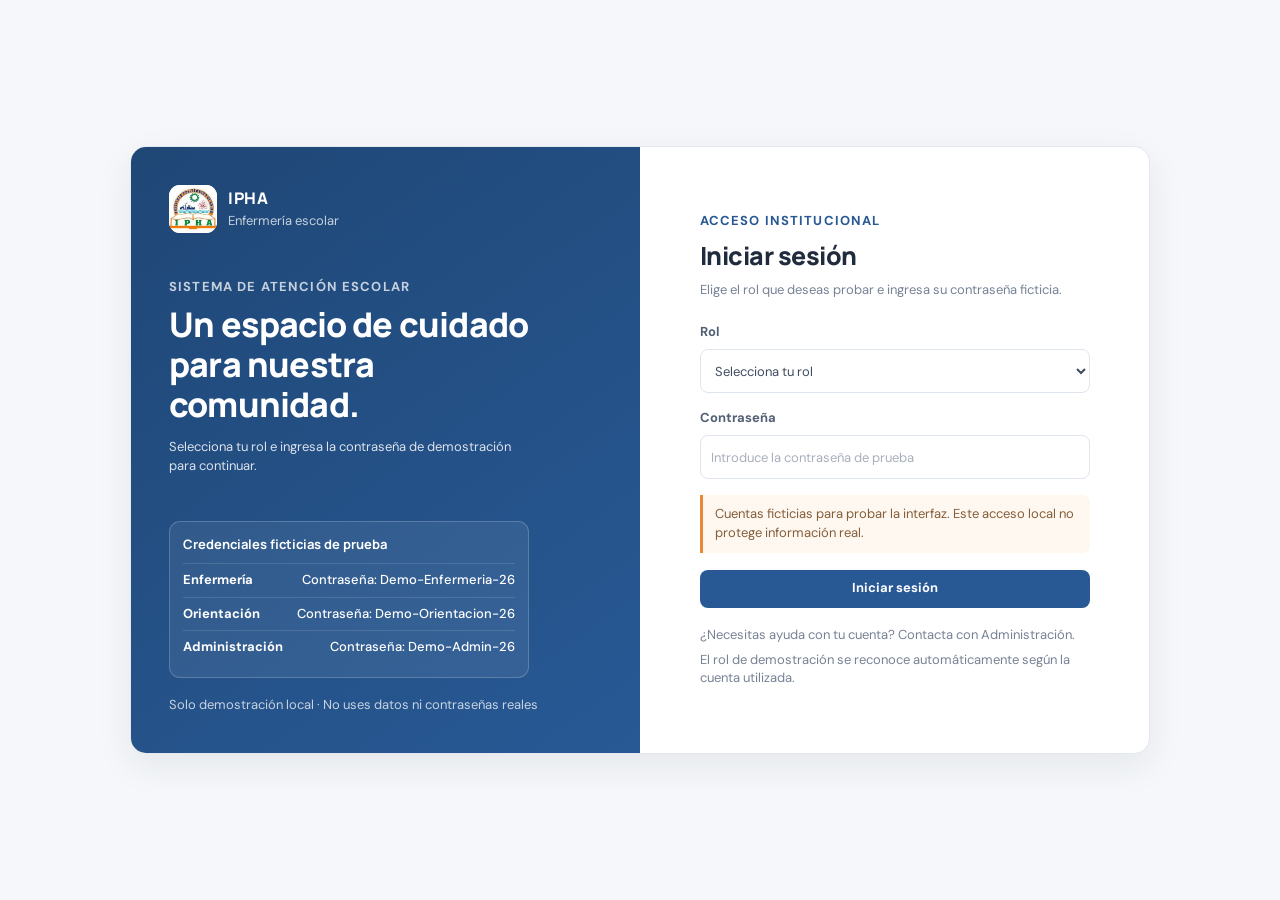
==== administracion.html @ 8706fe69 "Parte de Landers" ====
<!doctype html>
<html lang="es">
  <head>
    <meta charset="utf-8" />
    <meta name="viewport" content="width=device-width,initial-scale=1" />
    <title>Administración | IPHA Enfermería Escolar</title>
    <link rel="stylesheet" href="styles.css" />
    <script src="app.js" defer></script>
  </head>
  <body>
    <div id="app" data-page="admin">
      <section class="page-heading">
        <div>
          <p class="eyebrow">Supervisión del sistema</p>
          <h1>Administración</h1>
          <p>Actividad, comunicaciones y registros archivados.</p>
        </div>
        <a class="btn secondary" href="cierre-escolar.html"
          >Abrir cierre escolar</a
        >
      </section>
      <section class="stats-grid">
        <article class="stat-card">
          <span class="stat-label">Estudiantes activos</span
          ><strong class="stat-value" id="adminStudents">0</strong
          ><small class="stat-note">Directorio actual</small>
        </article>
        <article class="stat-card">
          <span class="stat-label">Mensajes</span
          ><strong class="stat-value" id="adminMessages">0</strong
          ><small class="stat-note">Bandeja local</small>
        </article>
        <article class="stat-card">
          <span class="stat-label">Eventos de actividad</span
          ><strong class="stat-value" id="adminEvents">0</strong
          ><small class="stat-note">Registro local</small>
        </article>
        <article class="stat-card">
          <span class="stat-label">Registros archivados</span
          ><strong class="stat-value" id="adminArchived">0</strong
          ><small class="stat-note">Conservados para revisión</small>
        </article>
      </section>
      <section class="card">
        <div class="card-heading">
          <div>
            <h2>Actividad reciente</h2>
            <p>Fecha, rol y acción registrada localmente.</p>
          </div>
        </div>
        <div class="table-wrap">
          <table>
            <thead>
              <tr>
                <th>Fecha</th>
                <th>Rol</th>
                <th>Acción</th>
                <th>Detalle</th>
              </tr>
            </thead>
            <tbody id="auditRows"></tbody>
          </table>
        </div>
      </section>
      <section class="card">
        <div class="card-heading">
          <div>
            <h2>Archivo de estudiantes</h2>
            <p>
              Los registros archivados se conservan y no se eliminan
              permanentemente.
            </p>
          </div>
        </div>
        <div class="table-wrap">
          <table>
            <thead>
              <tr>
                <th>Estudiante</th>
                <th>Curso y mención técnica</th>
                <th>Fecha de archivo</th>
                <th>Retención</th>
              </tr>
            </thead>
            <tbody id="archiveRows"></tbody>
          </table>
        </div>
      </section>
      <p class="prototype-note">
        Este registro local no constituye una auditoría segura. En producción,
        las autorizaciones y el registro deben validarse en el servidor.
      </p>
    </div>
  </body>
</html>
---- styles.css ----
@import url("https://fonts.googleapis.com/css2?family=DM+Sans:wght@400;500;600;700&family=Manrope:wght@500;600;700;800&display=swap");
.login-page {
  min-height: 100vh;
  padding: 28px;
  display: grid;
  place-items: center;
  background: #f5f7fa;
  color: #202c3d;
}
.login-frame {
  width: min(100%, 1020px);
  min-height: 570px;
  display: grid;
  grid-template-columns: 1fr 1fr;
  overflow: hidden;
  border: 1px solid #e5e9ef;
  border-radius: 16px;
  background: #fff;
  box-shadow: 0 12px 35px rgba(32, 48, 70, 0.08);
}
.login-intro {
  display: flex;
  flex-direction: column;
  justify-content: space-between;
  padding: 38px;
  background: linear-gradient(145deg, #1f4776, #285995);
  color: #fff;
}
.login-brand {
  display: flex;
  align-items: center;
  gap: 11px;
  width: max-content;
  color: #fff;
}
.login-brand img {
  width: 48px;
  height: 48px;
  object-fit: contain;
  border-radius: 11px;
  background: #fff;
}
.login-brand strong,
.login-brand small {
  display: block;
}
.login-brand strong {
  font:
    800 16px Manrope,
    sans-serif;
  letter-spacing: 0.5px;
}
.login-brand small {
  margin-top: 3px;
  color: #ffffffbd;
  font-size: 11px;
}
.login-welcome {
  max-width: 370px;
  margin: 45px 0;
}
.login-welcome .eyebrow {
  color: #ffffffbd;
}
.login-welcome h1 {
  margin: 0;
  font:
    800 clamp(25px, 3vw, 34px)/1.18 Manrope,
    sans-serif;
  letter-spacing: -0.8px;
}
.login-welcome > p:last-child {
  margin: 14px 0 0;
  color: #ffffffd6;
  font-size: 12px;
  line-height: 1.6;
}
.login-intro-foot {
  margin: 0;
  color: #ffffffbd;
  font-size: 10px;
}
.login-content {
  display: grid;
  place-items: center;
  padding: 42px;
}
.login-form-wrap {
  width: min(100%, 390px);
}
.login-form-wrap h2 {
  margin: 0;
  font:
    800 25px Manrope,
    sans-serif;
  letter-spacing: -0.5px;
}
.login-description {
  margin: 8px 0 24px;
  color: #778295;
  font-size: 12px;
}
.login-form-wrap form {
  display: grid;
  gap: 16px;
}
.login-form-wrap .field {
  gap: 7px;
}
.login-form-wrap .field label {
  font-size: 11px;
}
.login-form-wrap .field input {
  height: 44px;
  font-size: 11px;
}
.login-demo-warning {
  margin: 0;
  padding: 10px 12px;
  border-left: 3px solid #e88a35;
  border-radius: 0 7px 7px 0;
  background: #fff8f0;
  color: #845d3b;
  font-size: 10px;
  line-height: 1.5;
}
.login-submit {
  width: 100%;
  margin-top: 1px;
}
.login-feedback {
  margin: 0;
  color: #a64b47;
  font-size: 11px;
  line-height: 1.5;
}
.login-help,
.login-role-note {
  margin: 18px 0 0;
  color: #778295;
  font-size: 10px;
  line-height: 1.55;
}
.login-role-note {
  margin-top: 6px;
}
@media (max-width: 680px) {
  .login-page {
    padding: 14px;
  }
  .login-frame {
    grid-template-columns: 1fr;
  }
  .login-intro {
    min-height: 235px;
    padding: 24px;
  }
  .login-welcome {
    margin: 27px 0 17px;
  }
  .login-welcome h1 {
    max-width: 460px;
    font-size: 26px;
  }
  .login-intro-foot {
    display: none;
  }
  .login-content {
    padding: 28px 23px 32px;
  }
}
.message-layout.guidance-view {
  grid-template-columns: minmax(0, 1fr);
}
.message-layout.guidance-view > .card {
  padding: 23px;
}
.message-layout.guidance-view .message-list {
  grid-template-columns: repeat(auto-fit, minmax(min(100%, 360px), 1fr));
  gap: 14px;
}
.message-layout.guidance-view .message-card {
  display: flex;
  min-height: 180px;
  flex-direction: column;
  padding: 19px;
}
.message-layout.guidance-view .message-card h3 {
  font-size: 12px;
}
.message-layout.guidance-view .message-meta {
  font-size: 10px;
  line-height: 1.5;
}
.message-layout.guidance-view .message-copy {
  margin-top: 9px;
  font-size: 11px;
  line-height: 1.6;
}
.message-layout.guidance-view .message-response-form {
  margin-top: auto;
  padding-top: 14px;
}

:root {
  font-family: "DM Sans", sans-serif;
  color: #263247;
  background: #f5f7fa;
  font-synthesis: none;
  text-rendering: optimizeLegibility;
  --ink: #202c3d;
  --muted: #778295;
  --line: #e5e9ef;
  --paper: #fff;
  --blue: #285995;
  --blue-dark: #1f4776;
  --blue-soft: #edf3fa;
  --orange: #e88a35;
  --green: #32835c;
  --red: #a64b47;
  --shadow: 0 8px 24px rgba(32, 48, 70, 0.045);
}
* {
  box-sizing: border-box;
}
body {
  margin: 0;
  min-width: 320px;
}
button,
input,
select,
textarea {
  font: inherit;
}
button,
a {
  -webkit-tap-highlight-color: transparent;
}
a {
  color: inherit;
  text-decoration: none;
}
button {
  cursor: pointer;
  color: inherit;
}
.app-shell {
  min-height: 100vh;
}
.sidebar {
  position: fixed;
  inset: 0 auto 0 0;
  width: 252px;
  background: #fff;
  border-right: 1px solid var(--line);
  padding: 24px 17px 16px;
  display: flex;
  flex-direction: column;
  z-index: 10;
}
.brand {
  display: flex;
  align-items: center;
  gap: 12px;
  min-height: 68px;
  padding: 0 8px 20px;
  border-bottom: 1px solid #edf0f4;
}
.brand img {
  width: 55px;
  height: 52px;
  object-fit: contain;
}
.brand-name {
  font:
    800 17px Manrope,
    sans-serif;
  color: var(--ink);
}
.brand-name small {
  display: block;
  margin-top: 3px;
  font:
    500 11px "DM Sans",
    sans-serif;
  color: var(--muted);
}
.nav-groups {
  padding-top: 18px;
  overflow: auto;
}
.nav-group-label {
  margin: 17px 10px 7px;
  color: #a1a9b5;
  font-size: 9px;
  font-weight: 700;
  text-transform: uppercase;
  letter-spacing: 1.2px;
}
.nav-group-label:first-child {
  margin-top: 0;
}
.nav {
  display: grid;
  gap: 4px;
}
.nav-link {
  position: relative;
  min-height: 42px;
  padding: 0 11px;
  display: flex;
  align-items: center;
  gap: 11px;
  border-radius: 9px;
  color: #606d80;
  font-size: 12px;
  font-weight: 600;
  transition:
    background 0.15s,
    color 0.15s;
}
.nav-link:hover {
  background: #f6f8fb;
  color: var(--blue);
}
.nav-link.active {
  background: var(--blue-soft);
  color: var(--blue);
}
.nav-link.active:before {
  position: absolute;
  content: "";
  left: 0;
  top: 9px;
  bottom: 9px;
  width: 3px;
  border-radius: 0 3px 3px 0;
  background: var(--orange);
}
.nav-icon {
  width: 20px;
  text-align: center;
  font-size: 16px;
}
.nav-link[hidden] {
  display: none !important;
}
.sidebar-bottom {
  margin-top: auto;
}
.prototype-label {
  padding: 10px 11px;
  margin: 10px 2px 13px;
  border: 1px solid #f0e4d7;
  border-radius: 9px;
  background: #fffaf4;
  color: #9b6b3e;
  font-size: 10px;
  line-height: 1.4;
}
.user-profile {
  display: flex;
  align-items: center;
  gap: 10px;
  border-top: 1px solid var(--line);
  padding: 14px 5px 0;
}
.avatar {
  width: 36px;
  height: 36px;
  border-radius: 11px;
  background: #eaf0f8;
  color: var(--blue);
  display: grid;
  place-items: center;
  font-size: 11px;
  font-weight: 700;
  flex: none;
}
.user-profile strong {
  display: block;
  font-size: 11px;
}
.user-profile small {
  display: block;
  margin-top: 3px;
  color: var(--muted);
  font-size: 10px;
}
.main-area {
  min-height: 100vh;
  margin-left: 252px;
  display: flex;
  flex-direction: column;
}
.topbar {
  height: 64px;
  padding: 0 clamp(22px, 3.4vw, 48px);
  display: flex;
  align-items: center;
  justify-content: space-between;
  background: rgba(255, 255, 255, 0.93);
  border-bottom: 1px solid var(--line);
}
.top-left {
  display: flex;
  align-items: center;
  gap: 12px;
  min-width: 0;
}
.breadcrumb {
  font-size: 11px;
  color: #929baa;
}
.breadcrumb strong {
  color: #4e5a6b;
  font-weight: 600;
}
.mobile-menu {
  display: none;
  width: 34px;
  height: 34px;
  border: 1px solid var(--line);
  border-radius: 8px;
  background: #fff;
}
.top-actions {
  display: flex;
  align-items: center;
  gap: 15px;
}
.school-year {
  font-size: 10px;
  color: var(--muted);
  white-space: nowrap;
}
.role-control {
  display: flex;
  align-items: center;
  gap: 7px;
  color: #7c8798;
  font-size: 10px;
  white-space: nowrap;
}
.role-control select {
  height: 33px;
  padding: 0 9px;
  border: 1px solid var(--line);
  border-radius: 8px;
  background: #fff;
  color: var(--ink);
  font-size: 10px;
}
.content {
  width: 100%;
  max-width: 1430px;
  margin: 0 auto;
  padding: 34px clamp(22px, 3.4vw, 48px) 50px;
  flex: 1;
}
.page-heading {
  display: flex;
  align-items: flex-end;
  justify-content: space-between;
  gap: 20px;
  margin-bottom: 24px;
}
.page-heading h1 {
  margin: 0;
  color: var(--ink);
  font:
    800 clamp(24px, 2.4vw, 31px) Manrope,
    sans-serif;
  letter-spacing: -0.8px;
}
.page-heading p {
  margin: 7px 0 0;
  color: var(--muted);
  font-size: 12px;
  line-height: 1.55;
}
.eyebrow {
  margin: 0 0 7px;
  color: var(--blue);
  font-size: 9px;
  text-transform: uppercase;
  letter-spacing: 1.15px;
  font-weight: 700;
}
.page-actions {
  display: flex;
  gap: 8px;
  align-items: center;
  flex: none;
}
.btn {
  min-height: 38px;
  padding: 0 14px;
  border: 1px solid transparent;
  border-radius: 8px;
  display: inline-flex;
  align-items: center;
  justify-content: center;
  gap: 7px;
  background: var(--blue);
  color: #fff;
  font-size: 11px;
  font-weight: 700;
  transition:
    background 0.15s,
    transform 0.15s;
}
.btn:hover {
  background: var(--blue-dark);
  transform: translateY(-1px);
}
.btn.secondary {
  background: #fff;
  border-color: var(--line);
  color: #596579;
}
.btn.secondary:hover {
  border-color: #bdcbdc;
  color: var(--blue);
}
.btn.danger {
  background: #fff1ee;
  color: #a34540;
  border-color: #f3d8d3;
}
.btn.danger:hover {
  background: #fbe5e1;
}
.stats-grid {
  display: grid;
  grid-template-columns: repeat(4, minmax(0, 1fr));
  gap: 13px;
  margin-bottom: 18px;
}
.stat-card,
.panel,
.card {
  background: var(--paper);
  border: 1px solid var(--line);
  border-radius: 12px;
  box-shadow: var(--shadow);
}
.stat-card {
  min-height: 110px;
  padding: 17px 18px;
  display: flex;
  flex-direction: column;
  justify-content: space-between;
}
.stat-label {
  color: #798497;
  font-size: 10px;
  font-weight: 600;
}
.stat-value {
  color: var(--ink);
  font:
    800 25px Manrope,
    sans-serif;
  letter-spacing: -0.5px;
}
.stat-note {
  color: #9aa3b0;
  font-size: 9px;
}
.stat-note em {
  color: var(--green);
  font-style: normal;
  font-weight: 700;
}
.dashboard-grid {
  display: grid;
  grid-template-columns: minmax(0, 1.6fr) minmax(260px, 0.9fr);
  gap: 16px;
  align-items: start;
}
.panel {
  padding: 19px;
}
.panel-header {
  display: flex;
  align-items: flex-start;
  justify-content: space-between;
  gap: 12px;
  margin-bottom: 15px;
}
.panel-header h2,
.card-title {
  margin: 0;
  color: var(--ink);
  font:
    700 14px Manrope,
    sans-serif;
}
.panel-header p,
.panel-subtitle {
  margin: 5px 0 0;
  color: var(--muted);
  font-size: 10px;
  line-height: 1.5;
}
.text-link {
  color: var(--blue);
  font-size: 10px;
  font-weight: 700;
  white-space: nowrap;
}
.text-link:hover {
  text-decoration: underline;
}
.activity-list {
  display: grid;
  gap: 0;
}
.activity-row {
  display: grid;
  grid-template-columns: 32px minmax(0, 1fr) auto;
  align-items: center;
  gap: 10px;
  padding: 11px 0;
  border-top: 1px solid #f0f2f5;
}
.activity-row:first-child {
  border-top: 0;
}
.activity-symbol {
  width: 30px;
  height: 30px;
  border-radius: 9px;
  background: #eef3f9;
  color: var(--blue);
  display: grid;
  place-items: center;
  font-size: 13px;
}
.activity-copy strong {
  display: block;
  font-size: 10px;
}
.activity-copy small {
  display: block;
  margin-top: 3px;
  color: var(--muted);
  font-size: 9px;
}
.activity-date {
  color: #9ba4b1;
  font-size: 9px;
  white-space: nowrap;
}
.quick-actions {
  display: grid;
  gap: 9px;
}
.quick-action {
  min-height: 64px;
  display: grid;
  grid-template-columns: 34px 1fr 14px;
  align-items: center;
  gap: 10px;
  border: 1px solid var(--line);
  border-radius: 9px;
  padding: 10px 11px;
  transition:
    border-color 0.15s,
    background 0.15s;
}
.quick-action:hover {
  border-color: #c8d5e5;
  background: #fbfcfe;
}
.quick-icon {
  width: 32px;
  height: 32px;
  display: grid;
  place-items: center;
  border-radius: 9px;
  background: var(--blue-soft);
  color: var(--blue);
  font-size: 15px;
}
.quick-action strong {
  display: block;
  font-size: 10px;
}
.quick-action small {
  display: block;
  margin-top: 4px;
  color: var(--muted);
  font-size: 9px;
}
.quick-arrow {
  color: #9ba5b2;
}
.info-banner {
  display: flex;
  gap: 10px;
  padding: 12px 13px;
  border: 1px solid #e7edf5;
  border-radius: 9px;
  background: #f7f9fc;
  color: #536174;
  font-size: 10px;
  line-height: 1.5;
}
.info-banner strong {
  display: block;
  margin-bottom: 3px;
  color: var(--ink);
  font-size: 10px;
}
.info-icon {
  color: var(--blue);
  font-weight: 700;
}
.card {
  padding: 19px;
  margin-bottom: 15px;
}
.card-heading {
  display: flex;
  align-items: center;
  justify-content: space-between;
  gap: 14px;
  margin-bottom: 15px;
}
.card-heading h2 {
  margin: 0;
  font:
    700 14px Manrope,
    sans-serif;
}
.card-heading p {
  margin: 4px 0 0;
  color: var(--muted);
  font-size: 10px;
  line-height: 1.45;
}
.filters-grid {
  display: grid;
  grid-template-columns: minmax(200px, 1.7fr) repeat(4, minmax(125px, 1fr));
  gap: 9px;
  margin-bottom: 13px;
}
.search-field,
.filter-select,
.control {
  height: 39px;
  width: 100%;
  padding: 0 11px;
  border: 1px solid #dfe5ec;
  border-radius: 8px;
  background: #fff;
  color: #4d5a6d;
  font-size: 10px;
  outline: 0;
}
.search-field:focus,
.filter-select:focus,
.control:focus,
.field input:focus,
.field select:focus,
.field textarea:focus {
  border-color: #8ea9c8;
  box-shadow: 0 0 0 3px #28599512;
}
.need-legend {
  display: flex;
  align-items: center;
  gap: 9px;
  flex-wrap: wrap;
  margin: 8px 0 14px;
  color: #798497;
  font-size: 9px;
}
.need-legend strong {
  color: #596579;
}
.need-tag {
  display: inline-flex;
  align-items: center;
  gap: 6px;
  padding: 5px 8px;
  border-radius: 20px;
  background: #eff4ef;
  color: #397953;
  font-size: 9px;
  font-weight: 700;
  white-space: nowrap;
}
.need-dot {
  width: 7px;
  height: 7px;
  border-radius: 50%;
  background: currentColor;
}
.need-tag.level-2 {
  background: #fff5e5;
  color: #9b6a20;
}
.need-tag.level-3 {
  background: #fceeed;
  color: #a6423e;
}
.table-wrap {
  width: 100%;
  overflow: auto;
  border: 1px solid #edf0f4;
  border-radius: 9px;
}
table {
  width: 100%;
  border-collapse: collapse;
  min-width: 720px;
}
th {
  padding: 10px 11px;
  text-align: left;
  background: #f8f9fb;
  color: #8691a0;
  font-size: 8px;
  text-transform: uppercase;
  letter-spacing: 0.65px;
  font-weight: 700;
  white-space: nowrap;
}
td {
  padding: 11px;
  border-top: 1px solid #eff2f5;
  color: #536174;
  font-size: 10px;
  vertical-align: middle;
}
tbody tr:hover {
  background: #fcfdfe;
}
.student-cell {
  display: flex;
  align-items: center;
  gap: 9px;
  min-width: 180px;
}
.student-cell .avatar {
  width: 30px;
  height: 30px;
  border-radius: 9px;
  font-size: 9px;
}
.student-name {
  font-size: 10px;
  font-weight: 700;
  color: #313e52;
}
.student-code {
  display: block;
  margin-top: 3px;
  color: #98a2b0;
  font-size: 8px;
}
.table-actions {
  display: flex;
  align-items: center;
  gap: 7px;
  white-space: nowrap;
}
.action-link {
  border: 0;
  padding: 0;
  background: transparent;
  color: var(--blue);
  font-size: 9px;
  font-weight: 700;
}
.action-link:hover {
  text-decoration: underline;
}
.count-pill {
  display: inline-grid;
  min-width: 24px;
  height: 23px;
  padding: 0 6px;
  place-items: center;
  border-radius: 7px;
  background: #f1f4f8;
  color: #526176;
  font-size: 9px;
  font-weight: 700;
}
.empty-state {
  padding: 34px;
  text-align: center;
  color: var(--muted);
  font-size: 11px;
}
.form-layout {
  display: grid;
  grid-template-columns: minmax(0, 1.5fr) minmax(240px, 0.8fr);
  gap: 15px;
  align-items: start;
}
.form-section {
  padding: 18px;
  border: 1px solid var(--line);
  border-radius: 11px;
  background: #fff;
}
.form-section + .form-section {
  margin-top: 13px;
}
.section-heading {
  display: flex;
  align-items: center;
  gap: 9px;
  margin: 0 0 15px;
  font:
    700 12px Manrope,
    sans-serif;
}
.section-marker {
  width: 8px;
  height: 8px;
  border-radius: 50%;
  background: var(--blue);
}
.section-marker.orange {
  background: var(--orange);
}
.fields-grid {
  display: grid;
  grid-template-columns: repeat(2, minmax(0, 1fr));
  gap: 13px;
}
.field {
  display: grid;
  gap: 6px;
  min-width: 0;
}
.field.full {
  grid-column: 1/-1;
}
.field label {
  font-size: 10px;
  font-weight: 700;
  color: #526074;
}
.field input,
.field select,
.field textarea {
  width: 100%;
  min-height: 38px;
  padding: 9px 10px;
  border: 1px solid #dfe5ec;
  border-radius: 8px;
  background: #fff;
  color: #3f4c60;
  font-size: 10px;
  outline: 0;
}
.field textarea {
  min-height: 83px;
  resize: vertical;
}
.field input::placeholder,
.field textarea::placeholder {
  color: #a7afbb;
}
.field small {
  color: #939dab;
  font-size: 9px;
  line-height: 1.45;
}
.form-buttons {
  display: flex;
  justify-content: flex-end;
  gap: 8px;
  padding-top: 13px;
  margin-top: 15px;
  border-top: 1px solid #edf0f4;
}
.side-note {
  padding: 15px;
  border-radius: 10px;
  background: #f8f9fb;
  border: 1px solid #edf0f4;
}
.side-note h3 {
  margin: 0 0 7px;
  font:
    700 11px Manrope,
    sans-serif;
}
.side-note p,
.side-note li {
  color: #798497;
  font-size: 9px;
  line-height: 1.6;
}
.side-note ul {
  padding-left: 15px;
  margin: 8px 0;
}
.detail-header {
  display: flex;
  align-items: center;
  gap: 13px;
  padding: 17px;
  background: #fff;
  border: 1px solid var(--line);
  border-radius: 11px;
  margin-bottom: 14px;
}
.detail-header .avatar {
  width: 48px;
  height: 48px;
  border-radius: 13px;
  font-size: 14px;
}
.detail-header h2 {
  margin: 0;
  font:
    700 16px Manrope,
    sans-serif;
}
.detail-header p {
  margin: 5px 0 0;
  color: var(--muted);
  font-size: 10px;
}
.detail-actions {
  margin-left: auto;
  display: flex;
  gap: 7px;
}
.detail-panels {
  display: grid;
  grid-template-columns: repeat(2, minmax(0, 1fr));
  gap: 14px;
}
.detail-panel {
  padding: 17px;
  background: #fff;
  border: 1px solid var(--line);
  border-radius: 11px;
}
.detail-panel h2 {
  margin: 0 0 14px;
  font:
    700 12px Manrope,
    sans-serif;
}
.detail-grid {
  display: grid;
  grid-template-columns: repeat(2, minmax(0, 1fr));
  gap: 14px;
}
.detail-item small {
  display: block;
  margin-bottom: 5px;
  color: #929cab;
  font-size: 9px;
}
.detail-item strong {
  display: block;
  color: #3b485c;
  font-size: 10px;
  font-weight: 600;
  line-height: 1.5;
}
.timeline {
  display: grid;
  gap: 10px;
}
.timeline-item {
  display: grid;
  grid-template-columns: 12px 1fr;
  gap: 9px;
  font-size: 10px;
  color: #586477;
}
.timeline-dot {
  width: 7px;
  height: 7px;
  border-radius: 50%;
  margin-top: 4px;
  background: var(--blue);
}
.timeline-item small {
  display: block;
  margin-top: 4px;
  color: #929cab;
  font-size: 9px;
}
.message-layout {
  display: grid;
  grid-template-columns: minmax(280px, 0.82fr) minmax(0, 1.4fr);
  gap: 15px;
  align-items: start;
}
.message-list {
  display: grid;
  gap: 9px;
}
.message-card {
  padding: 14px;
  border: 1px solid var(--line);
  border-radius: 10px;
  background: #fff;
}
.message-card-head {
  display: flex;
  justify-content: space-between;
  align-items: center;
  gap: 10px;
}
.message-card h3 {
  margin: 0;
  font-size: 10px;
}
.message-meta {
  margin: 7px 0;
  color: #8b95a3;
  font-size: 9px;
}
.message-copy {
  margin: 0;
  color: #596579;
  font-size: 10px;
  line-height: 1.55;
}
.status {
  display: inline-flex;
  align-items: center;
  padding: 4px 7px;
  border-radius: 20px;
  background: #fff5e6;
  color: #95691f;
  font-size: 8px;
  font-weight: 700;
}
.status.done {
  background: #eaf5ef;
  color: #377b55;
}
.message-status {
  margin-top: 8px;
  color: #99a2af;
  font-size: 8px;
}
.legend-note {
  margin-top: 12px;
  color: #8a95a4;
  font-size: 9px;
  line-height: 1.55;
}
.split-stats {
  display: grid;
  grid-template-columns: repeat(2, minmax(0, 1fr));
  gap: 12px;
  margin-bottom: 15px;
}
.split-stat {
  padding: 15px;
  border: 1px solid var(--line);
  border-radius: 10px;
  background: #fff;
}
.split-stat span {
  display: block;
  color: var(--muted);
  font-size: 9px;
}
.split-stat strong {
  display: block;
  margin-top: 6px;
  color: var(--ink);
  font:
    800 22px Manrope,
    sans-serif;
}
.archive-row td {
  color: #737e8f;
}
.ai-layout {
  display: grid;
  grid-template-columns: minmax(0, 1.35fr) minmax(240px, 0.8fr);
  gap: 17px;
  align-items: stretch;
}
.ai-main {
  min-height: 300px;
  padding: 28px;
  display: flex;
  flex-direction: column;
  justify-content: center;
  border: 1px solid var(--line);
  border-radius: 13px;
  background: linear-gradient(135deg, #fff 0%, #f5f8fc 100%);
}
.ai-symbol {
  width: 46px;
  height: 46px;
  border-radius: 13px;
  display: grid;
  place-items: center;
  background: #e9f0f9;
  color: var(--blue);
  font-size: 23px;
}
.ai-main h2 {
  margin: 16px 0 7px;
  font:
    700 17px Manrope,
    sans-serif;
}
.ai-main p {
  max-width: 510px;
  margin: 0;
  color: #788496;
  font-size: 11px;
  line-height: 1.65;
}
.ai-side {
  display: grid;
  align-content: start;
  gap: 11px;
}
.ai-step {
  padding: 15px;
  border: 1px solid var(--line);
  border-radius: 10px;
  background: #fff;
}
.ai-step small {
  color: var(--blue);
  font-size: 8px;
  font-weight: 700;
  text-transform: uppercase;
  letter-spacing: 0.7px;
}
.ai-step strong {
  display: block;
  margin-top: 6px;
  font-size: 10px;
}
.ai-step p {
  margin: 5px 0 0;
  color: var(--muted);
  font-size: 9px;
  line-height: 1.5;
}
.callout {
  padding: 13px 14px;
  border: 1px solid #f1e3d3;
  border-radius: 9px;
  background: #fffaf5;
  color: #8d6847;
  font-size: 9px;
  line-height: 1.55;
}
.toast {
  position: fixed;
  right: 22px;
  bottom: 22px;
  z-index: 30;
  padding: 12px 16px;
  border-radius: 9px;
  background: #263b57;
  color: white;
  box-shadow: 0 8px 24px #1b2e4629;
  font-size: 10px;
  opacity: 0;
  transform: translateY(6px);
  transition: 0.18s;
  pointer-events: none;
}
.toast.show {
  opacity: 1;
  transform: translateY(0);
}
.restricted {
  max-width: 650px;
  padding: 26px;
  border: 1px solid var(--line);
  border-radius: 12px;
  background: #fff;
}
.restricted h1 {
  margin: 0;
  font:
    700 20px Manrope,
    sans-serif;
}
.restricted p {
  margin: 9px 0 18px;
  color: var(--muted);
  font-size: 11px;
}
.prototype-note {
  margin: 13px 0 0;
  color: #929cab;
  font-size: 9px;
  line-height: 1.6;
}
.hidden {
  display: none !important;
}
@media (max-width: 1100px) {
  .sidebar {
    width: 225px;
  }
  .main-area {
    margin-left: 225px;
  }
  .filters-grid {
    grid-template-columns: repeat(3, minmax(0, 1fr));
  }
  .filters-grid .search-field {
    grid-column: span 3;
  }
  .stats-grid {
    gap: 10px;
  }
  .stat-card {
    min-height: 100px;
    padding: 14px;
  }
}
@media (max-width: 760px) {
  .sidebar {
    width: 270px;
    transform: translateX(-100%);
    transition: transform 0.2s;
    box-shadow: var(--shadow);
  }
  .sidebar.open {
    transform: translateX(0);
  }
  .main-area {
    margin-left: 0;
  }
  .topbar {
    height: 58px;
    padding: 0 15px;
  }
  .mobile-menu {
    display: grid;
    place-items: center;
  }
  .school-year {
    display: none;
  }
  .role-control {
    font-size: 0;
  }
  .role-control select {
    font-size: 10px;
  }
  .content {
    padding: 24px 15px 35px;
  }
  .page-heading {
    align-items: flex-start;
    flex-direction: column;
    margin-bottom: 18px;
  }
  .page-actions {
    width: 100%;
    justify-content: flex-start;
  }
  .page-heading h1 {
    font-size: 24px;
  }
  .stats-grid {
    grid-template-columns: repeat(2, minmax(0, 1fr));
    gap: 9px;
  }
  .stat-card {
    min-height: 91px;
    padding: 13px;
  }
  .stat-value {
    font-size: 22px;
  }
  .dashboard-grid,
  .form-layout,
  .message-layout,
  .ai-layout {
    grid-template-columns: 1fr;
  }
  .detail-panels {
    grid-template-columns: 1fr;
  }
  .filters-grid {
    grid-template-columns: repeat(2, minmax(0, 1fr));
  }
  .filters-grid .search-field {
    grid-column: span 2;
  }
  .panel,
  .card {
    padding: 15px;
  }
  .form-section {
    padding: 15px;
  }
  .activity-row {
    grid-template-columns: 30px minmax(0, 1fr);
  }
  .activity-date {
    display: none;
  }
  .detail-header {
    align-items: flex-start;
    flex-wrap: wrap;
  }
  .detail-actions {
    width: 100%;
    margin-left: 61px;
  }
  .detail-grid {
    gap: 12px;
  }
  .ai-main {
    min-height: 230px;
    padding: 21px;
  }
  .card-heading {
    align-items: flex-start;
  }
  .table-wrap table {
    min-width: 680px;
  }
}
@media (max-width: 420px) {
  .top-actions {
    gap: 6px;
  }
  .role-control select {
    max-width: 125px;
  }
  .fields-grid {
    grid-template-columns: 1fr;
  }
  .field.full {
    grid-column: auto;
  }
  .filters-grid {
    grid-template-columns: 1fr;
  }
  .filters-grid .search-field {
    grid-column: auto;
  }
  .stats-grid {
    gap: 7px;
  }
  .stat-label {
    font-size: 9px;
  }
  .split-stats {
    gap: 8px;
  }
}
.student-lookup {
  position: relative;
}
.student-lookup input[aria-invalid="true"] {
  border-color: #d56e65;
  box-shadow: 0 0 0 3px #d56e6518;
}
.field-error {
  min-height: 0;
  color: #a6423e;
  font-size: 9px;
  line-height: 1.4;
}
.field-error:empty {
  display: none;
}
.student-lookup-results {
  position: absolute;
  top: calc(100% - 23px);
  left: 0;
  right: 0;
  z-index: 8;
  max-height: 250px;
  overflow: auto;
  padding: 5px;
  border: 1px solid #dfe5ec;
  border-radius: 9px;
  background: #fff;
  box-shadow: 0 10px 24px #263b5718;
}
.student-lookup-results[hidden] {
  display: none;
}
.lookup-result {
  width: 100%;
  display: grid;
  gap: 4px;
  padding: 9px 10px;
  border: 0;
  border-radius: 6px;
  background: #fff;
  text-align: left;
}
.lookup-result:hover,
.lookup-result.active {
  background: #f2f6fb;
}
.lookup-result strong {
  color: #3f4c60;
  font-size: 10px;
}
.lookup-result small,
.student-lookup-empty {
  color: #8993a2;
  font-size: 9px;
}
.student-lookup-empty {
  padding: 10px;
  line-height: 1.5;
}
.dispatch-check {
  display: flex;
  align-items: center;
  gap: 9px;
}
.field .dispatch-check input {
  width: 16px;
  min-height: 16px;
  margin: 0;
  padding: 0;
  accent-color: var(--blue);
}
.dispatch-check label {
  cursor: pointer;
}
.visits-overview {
  display: grid;
  grid-template-columns: minmax(0, 1.35fr) minmax(220px, 0.65fr);
  gap: 12px;
  align-items: stretch;
  margin-bottom: 15px;
}
.visits-overview .side-note {
  padding: 18px;
}
.visits-overview .split-stat {
  display: flex;
  flex-direction: column;
  justify-content: center;
  min-height: 100%;
}
.visit-form-card {
  padding: 24px;
}
@media (max-width: 760px) {
  .visits-overview {
    grid-template-columns: 1fr;
  }
  .visit-form-card {
    padding: 15px;
  }
}
.stats-grid.three-stats {
  grid-template-columns: repeat(3, minmax(0, 1fr));
}
.filters-grid.student-filters {
  grid-template-columns: minmax(200px, 1.7fr) repeat(3, minmax(125px, 1fr));
}
@media (max-width: 1100px) {
  .filters-grid.student-filters {
    grid-template-columns: repeat(3, minmax(0, 1fr));
  }
  .filters-grid.student-filters .search-field {
    grid-column: span 3;
  }
}
@media (max-width: 760px) {
  .filters-grid.student-filters {
    grid-template-columns: repeat(2, minmax(0, 1fr));
  }
  .filters-grid.student-filters .search-field {
    grid-column: span 2;
  }
  .stats-grid.three-stats {
    grid-template-columns: repeat(2, minmax(0, 1fr));
  }
}
@media (max-width: 420px) {
  .filters-grid.student-filters {
    grid-template-columns: 1fr;
  }
  .filters-grid.student-filters .search-field {
    grid-column: auto;
  }
  .stats-grid.three-stats {
    grid-template-columns: 1fr;
  }
}
.student-details-dialog {
  width: min(900px, calc(100vw - 32px));
  max-height: calc(100vh - 32px);
  padding: 0;
  border: 1px solid var(--line);
  border-radius: 14px;
  background: #fff;
  color: var(--ink);
  box-shadow: 0 18px 56px #1b2e4630;
}
.student-details-dialog::backdrop {
  background: #17283d70;
}
.student-dialog-top {
  display: flex;
  align-items: flex-start;
  justify-content: space-between;
  gap: 18px;
  padding: 22px 24px 15px;
}
.student-dialog-top .eyebrow {
  margin: 0 0 5px;
}
.student-dialog-top h2 {
  margin: 0;
  font:
    700 18px Manrope,
    sans-serif;
}
.student-dialog-top p:last-child {
  margin: 5px 0 0;
  color: var(--muted);
  font-size: 10px;
}
.dialog-close {
  width: 34px;
  height: 34px;
  border: 1px solid var(--line);
  border-radius: 9px;
  background: #fff;
  color: #6f7b8d;
  font-size: 23px;
  line-height: 1;
}
.dialog-close:hover {
  background: #f6f8fb;
  color: var(--ink);
}
.student-dialog-tabs {
  display: flex;
  gap: 5px;
  padding: 0 24px;
  border-bottom: 1px solid var(--line);
}
.student-dialog-tab {
  position: relative;
  padding: 11px 13px;
  border: 0;
  background: transparent;
  color: #788497;
  font-size: 10px;
  font-weight: 700;
}
.student-dialog-tab[aria-selected="true"] {
  color: var(--blue);
}
.student-dialog-tab[aria-selected="true"]:after {
  position: absolute;
  right: 10px;
  bottom: -1px;
  left: 10px;
  height: 2px;
  background: var(--orange);
  content: "";
}
.student-dialog-panel {
  max-height: calc(100vh - 145px);
  padding: 20px 24px;
  overflow: auto;
}
.student-dialog-panel[hidden] {
  display: none;
}
.student-modal-identity {
  display: flex;
  align-items: center;
  gap: 11px;
  margin-bottom: 16px;
}
.student-modal-identity .avatar {
  width: 42px;
  height: 42px;
  border-radius: 12px;
  font-size: 12px;
}
.student-modal-identity h3,
.student-history-heading h3 {
  margin: 0;
  color: var(--ink);
  font:
    700 13px Manrope,
    sans-serif;
}
.student-modal-identity p,
.student-history-heading p {
  margin: 4px 0 0;
  color: var(--muted);
  font-size: 10px;
}
.student-modal-grid {
  display: grid;
  grid-template-columns: repeat(2, minmax(0, 1fr));
  gap: 12px;
}
.student-modal-card {
  padding: 15px;
  border: 1px solid var(--line);
  border-radius: 10px;
  background: #fff;
}
.student-modal-card h3 {
  margin: 0 0 13px;
  font:
    700 11px Manrope,
    sans-serif;
}
.student-modal-fields {
  display: grid;
  grid-template-columns: repeat(2, minmax(0, 1fr));
  gap: 13px 16px;
  margin: 0;
}
.student-modal-fields dt {
  margin-bottom: 4px;
  color: #919baa;
  font-size: 9px;
}
.student-modal-fields dd {
  margin: 0;
  color: #3f4c60;
  font-size: 10px;
  line-height: 1.5;
  overflow-wrap: anywhere;
}
.student-modal-field-wide {
  grid-column: 1/-1;
}
.student-dialog-panel > .prototype-note {
  margin-top: 13px;
}
.student-history-heading {
  display: flex;
  align-items: flex-start;
  justify-content: space-between;
  gap: 16px;
  margin-bottom: 16px;
}
.student-history-actions {
  display: flex;
  gap: 8px;
  flex: none;
}
.student-history-actions .btn {
  min-height: 34px;
  font-size: 9px;
}
.student-dialog-panel .student-history-timeline {
  max-height: 390px;
  min-width: 0;
  overflow: auto;
}
.student-dialog-panel .history-entry {
  padding: 12px;
}
.student-dialog-panel .history-entry p {
  font-size: 10px;
}
.student-dialog-panel .history-entry small {
  font-size: 9px;
}
.student-history-form {
  margin-top: 16px;
  padding-top: 15px;
  border-top: 1px solid var(--line);
}
.student-history-form[hidden] {
  display: none;
}
.student-history-form .field textarea {
  min-height: 100px;
}
.student-history-form .form-buttons {
  margin-top: 10px;
  padding-top: 10px;
}
@media (max-width: 640px) {
  .student-dialog-top {
    padding: 18px 18px 13px;
  }
  .student-dialog-tabs {
    padding: 0 18px;
  }
  .student-dialog-panel {
    max-height: calc(100vh - 130px);
    padding: 16px 18px;
  }
  .student-modal-grid {
    grid-template-columns: 1fr;
  }
  .student-history-heading {
    display: grid;
  }
  .student-history-actions {
    width: 100%;
    flex-wrap: wrap;
  }
  .student-history-actions .btn {
    flex: 1;
  }
  .student-modal-fields {
    gap: 11px 12px;
  }
}
@media (max-width: 420px) {
  .student-modal-fields {
    grid-template-columns: 1fr;
  }
  .student-modal-field-wide {
    grid-column: auto;
  }
  .student-dialog-top h2 {
    font-size: 16px;
  }
}
.history-entry {
  padding: 9px 10px;
  border: 1px solid #edf0f4;
  border-radius: 8px;
  background: #fff;
}
.history-entry + .history-entry {
  margin-top: 7px;
}
.history-entry-head {
  display: flex;
  justify-content: space-between;
  gap: 8px;
  color: #39485d;
  font-size: 9px;
}
.history-entry-head time {
  color: #8591a0;
  font-weight: 500;
  white-space: nowrap;
}
.history-entry p {
  margin: 6px 0;
  color: #596579;
  font-size: 9px;
  line-height: 1.45;
  white-space: pre-line;
}
.history-entry small {
  color: #939dab;
  font-size: 8px;
}
.student-history-timeline {
  min-width: 250px;
  max-height: 240px;
  overflow: auto;
}
.message-response-form {
  margin-top: 12px;
  padding-top: 10px;
  border-top: 1px solid #edf0f4;
}
.message-response-form .form-buttons {
  margin-top: 8px;
  padding-top: 8px;
}
.status.unavailable {
  background: #fceeed;
  color: #a6423e;
}
.report-controls {
  display: grid;
  grid-template-columns: repeat(3, minmax(140px, 1fr)) auto;
  gap: 10px;
  align-items: end;
  margin-bottom: 16px;
}
.report-controls .btn {
  white-space: nowrap;
}
.report-stats {
  display: grid;
  grid-template-columns: repeat(3, minmax(0, 1fr));
  gap: 12px;
  margin-bottom: 18px;
}
.report-subheading {
  margin-top: 20px;
}
.report-medication-stats {
  display: grid;
  grid-template-columns: repeat(4, minmax(0, 1fr));
  gap: 10px;
}
@media (max-width: 900px) {
  .report-controls {
    grid-template-columns: repeat(2, minmax(0, 1fr));
  }
  .report-controls .btn {
    width: 100%;
  }
  .report-medication-stats {
    grid-template-columns: repeat(2, minmax(0, 1fr));
  }
}
@media (max-width: 520px) {
  .report-controls,
  .report-stats,
  .report-medication-stats {
    grid-template-columns: 1fr;
  }
}
.login-demo-credentials {
  width: min(100%, 360px);
  margin: 0 0 18px;
  padding: 13px;
  border: 1px solid #ffffff30;
  border-radius: 11px;
  background: #ffffff12;
}
.login-demo-credentials h2 {
  margin: 0 0 9px;
  color: #fff;
  font:
    700 11px Manrope,
    sans-serif;
}
.login-demo-credentials p {
  display: grid;
  grid-template-columns: 1fr auto;
  gap: 4px 10px;
  margin: 0;
  padding: 7px 0;
  border-top: 1px solid #ffffff20;
  color: #ffffffd9;
  font-size: 9px;
}
.login-demo-credentials strong {
  grid-row: span 2;
  color: #fff;
  align-self: center;
}
.login-demo-credentials code {
  font:
    500 8px "DM Sans",
    sans-serif;
  text-align: right;
  color: #fff;
  overflow-wrap: anywhere;
}
.role-badge {
  padding: 7px 10px;
  border-radius: 20px;
  background: #edf3fa;
  color: var(--blue);
  font-size: 10px;
  font-weight: 700;
  white-space: nowrap;
}
.logout-button {
  min-height: 32px;
  padding: 0 10px;
  border: 1px solid var(--line);
  border-radius: 8px;
  background: #fff;
  color: #596579;
  font-size: 10px;
  font-weight: 700;
  white-space: nowrap;
}
.logout-button:hover {
  border-color: #bdcbdc;
  color: var(--blue);
}
.login-demo-credentials strong {
  grid-row: span 1;
}
.login-form-wrap .field select {
  height: 44px;
  font-size: 11px;
}
.student-create-dialog .student-dialog-top {
  border-bottom: 1px solid #edf0f4;
}
.student-create-dialog #addStudentForm .student-dialog-panel {
  max-height: calc(100vh - 130px);
}
.student-create-dialog .fields-grid {
  gap: 12px 14px;
}
.student-create-dialog .field textarea {
  min-height: 70px;
}
.student-duplicate-dialog {
  width: min(680px, calc(100vw - 32px));
}
.student-duplicate-dialog .student-dialog-panel {
  max-height: calc(100vh - 150px);
}
.student-duplicate-candidates {
  display: grid;
  gap: 9px;
  margin-top: 15px;
}
.student-duplicate-candidate {
  display: flex;
  align-items: center;
  justify-content: space-between;
  gap: 14px;
  padding: 13px;
  border: 1px solid var(--line);
  border-radius: 9px;
  background: #fbfcfe;
}
.student-duplicate-candidate strong {
  color: var(--ink);
  font-size: 11px;
}
.student-duplicate-candidate p {
  margin: 4px 0;
  color: #566378;
  font-size: 9px;
}
.student-duplicate-candidate small {
  color: #8c96a4;
  font-size: 8px;
}
.student-duplicate-candidate .btn {
  flex: none;
  min-height: 34px;
  font-size: 9px;
}
.student-duplicate-create {
  margin-top: 15px;
  padding: 12px;
  border: 1px solid #e8edf3;
  border-radius: 9px;
  background: #f8fafc;
}
.student-duplicate-create[hidden] {
  display: none;
}
.student-duplicate-create p {
  margin: 0 0 9px;
  color: #647186;
  font-size: 9px;
  line-height: 1.5;
}
@media (max-width: 560px) {
  .student-duplicate-candidate {
    align-items: flex-start;
    flex-direction: column;
  }
  .student-duplicate-candidate .btn {
    width: 100%;
  }
}
.need-tag.level-1 {
  background: #eff4ef;
  color: #397953;
}
.need-tag.unclassified {
  background: #f1f3f6;
  color: #596579;
}
.priority-note {
  color: #667286;
  font-size: 10px;
  line-height: 1.45;
}
.table-wrap table {
  min-width: 850px;
}
.student-cell .avatar {
  font-size: 12px;
}
.dialog-close {
  font-size: 23px;
}
body
  :is(
    p,
    small,
    label,
    button:not(.dialog-close),
    input,
    select,
    textarea,
    td,
    th,
    li,
    time,
    dt,
    dd,
    code,
    a,
    .eyebrow,
    .nav-group-label,
    .prototype-label,
    .breadcrumb,
    .school-year,
    .role-badge,
    .logout-button,
    .stat-label,
    .stat-note,
    .activity-date,
    .activity-copy strong,
    .activity-copy small,
    .quick-action strong,
    .quick-action small,
    .info-banner,
    .info-banner strong,
    .need-legend strong,
    .need-tag,
    .priority-note,
    .student-name,
    .student-code,
    .count-pill,
    .action-link,
    .empty-state,
    .section-heading,
    .field-error,
    .field small,
    .side-note h3,
    .side-note p,
    .side-note li,
    .detail-header p,
    .detail-panel h2,
    .detail-item small,
    .detail-item strong,
    .timeline-item,
    .timeline-item small,
    .message-card h3,
    .message-meta,
    .message-copy,
    .status,
    .message-status,
    .legend-note,
    .split-stat span,
    .ai-step small,
    .ai-step strong,
    .ai-step p,
    .ai-main p,
    .callout,
    .toast,
    .restricted p,
    .lookup-result strong,
    .lookup-result small,
    .student-lookup-empty,
    .student-dialog-top p,
    .student-dialog-tab,
    .student-modal-identity p,
    .student-history-heading p,
    .student-modal-card h3,
    .student-modal-fields dt,
    .student-modal-fields dd,
    .history-entry-head,
    .history-entry p,
    .history-entry small,
    .prototype-note,
    .student-duplicate-candidate strong,
    .student-duplicate-candidate p,
    .student-duplicate-candidate small,
    .student-duplicate-create p,
    .login-help,
    .login-role-note,
    .login-demo-credentials h2,
    .login-demo-credentials p,
    .login-demo-credentials strong,
    .login-demo-credentials code,
    .panel-subtitle
  ) {
  font-size: max(13px, 0.8125em) !important;
  line-height: 1.45 !important;
}
body
  :is(
    .avatar,
    .student-cell .avatar,
    .student-modal-identity .avatar,
    .user-profile strong,
    .role-control
  ) {
  font-size: 13px !important;
}
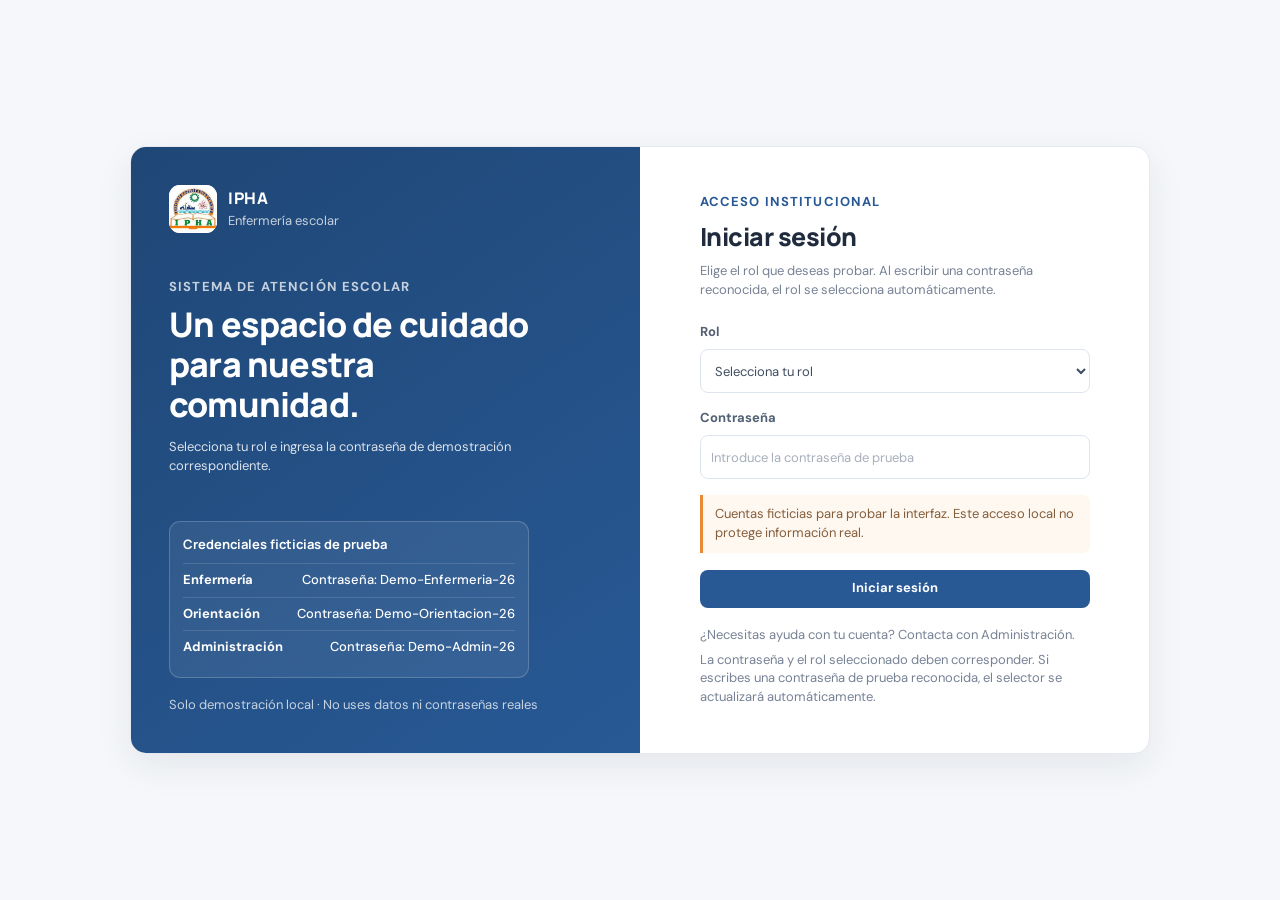
==== commit 77285e80: "Orientacion y Administracion" ====
--- a/administracion.html
+++ b/administracion.html
@@ -1,95 +1,51 @@
 <!doctype html>
 <html lang="es">
-  <head>
-    <meta charset="utf-8" />
-    <meta name="viewport" content="width=device-width,initial-scale=1" />
-    <title>Administración | IPHA Enfermería Escolar</title>
-    <link rel="stylesheet" href="styles.css" />
-    <script src="app.js" defer></script>
-  </head>
-  <body>
-    <div id="app" data-page="admin">
-      <section class="page-heading">
-        <div>
-          <p class="eyebrow">Supervisión del sistema</p>
-          <h1>Administración</h1>
-          <p>Actividad, comunicaciones y registros archivados.</p>
-        </div>
-        <a class="btn secondary" href="cierre-escolar.html"
-          >Abrir cierre escolar</a
-        >
-      </section>
-      <section class="stats-grid">
-        <article class="stat-card">
-          <span class="stat-label">Estudiantes activos</span
-          ><strong class="stat-value" id="adminStudents">0</strong
-          ><small class="stat-note">Directorio actual</small>
-        </article>
-        <article class="stat-card">
-          <span class="stat-label">Mensajes</span
-          ><strong class="stat-value" id="adminMessages">0</strong
-          ><small class="stat-note">Bandeja local</small>
-        </article>
-        <article class="stat-card">
-          <span class="stat-label">Eventos de actividad</span
-          ><strong class="stat-value" id="adminEvents">0</strong
-          ><small class="stat-note">Registro local</small>
-        </article>
-        <article class="stat-card">
-          <span class="stat-label">Registros archivados</span
-          ><strong class="stat-value" id="adminArchived">0</strong
-          ><small class="stat-note">Conservados para revisión</small>
-        </article>
-      </section>
-      <section class="card">
-        <div class="card-heading">
-          <div>
-            <h2>Actividad reciente</h2>
-            <p>Fecha, rol y acción registrada localmente.</p>
-          </div>
-        </div>
-        <div class="table-wrap">
-          <table>
-            <thead>
-              <tr>
-                <th>Fecha</th>
-                <th>Rol</th>
-                <th>Acción</th>
-                <th>Detalle</th>
-              </tr>
-            </thead>
-            <tbody id="auditRows"></tbody>
-          </table>
-        </div>
-      </section>
-      <section class="card">
-        <div class="card-heading">
-          <div>
-            <h2>Archivo de estudiantes</h2>
-            <p>
-              Los registros archivados se conservan y no se eliminan
-              permanentemente.
-            </p>
-          </div>
-        </div>
-        <div class="table-wrap">
-          <table>
-            <thead>
-              <tr>
-                <th>Estudiante</th>
-                <th>Curso y mención técnica</th>
-                <th>Fecha de archivo</th>
-                <th>Retención</th>
-              </tr>
-            </thead>
-            <tbody id="archiveRows"></tbody>
-          </table>
-        </div>
-      </section>
-      <p class="prototype-note">
-        Este registro local no constituye una auditoría segura. En producción,
-        las autorizaciones y el registro deben validarse en el servidor.
-      </p>
-    </div>
-  </body>
+<head>
+  <meta charset="utf-8">
+  <meta name="viewport" content="width=device-width,initial-scale=1">
+  <title>Administración | IPHA Enfermería Escolar</title>
+  <link rel="stylesheet" href="styles.css">
+  <script src="app.js" defer></script>
+</head>
+<body>
+  <div id="app" data-page="admin">
+    <section class="page-heading">
+      <div><p class="eyebrow">Supervisión del sistema</p><h1>Administración</h1><p>Consulta la actividad general, revisa la auditoría y accede al cierre escolar.</p></div>
+      <div class="page-actions"><a class="btn secondary" href="reportes.html">Ver reportes</a><a class="btn" href="cierre-escolar.html">Cierre escolar</a></div>
+    </section>
+
+    <section class="stats-grid admin-stats" aria-label="Resumen administrativo">
+      <article class="stat-card"><span class="stat-label">Estudiantes activos</span><strong class="stat-value" id="adminStudents">0</strong><small class="stat-note">Registros locales</small></article>
+      <article class="stat-card"><span class="stat-label">Visitas registradas</span><strong class="stat-value" id="adminVisits">0</strong><small class="stat-note">Historial de atención</small></article>
+      <article class="stat-card"><span class="stat-label">Solicitudes pendientes</span><strong class="stat-value" id="adminPendingRequests">0</strong><small class="stat-note">Medicamentos</small></article>
+      <article class="stat-card"><span class="stat-label">Eventos de actividad</span><strong class="stat-value" id="adminEvents">0</strong><small class="stat-note">Auditoría local</small></article>
+      <article class="stat-card"><span class="stat-label">Registros archivados</span><strong class="stat-value" id="adminArchived">0</strong><small class="stat-note">Conservados para revisión</small></article>
+    </section>
+
+    <section class="panel admin-shortcuts">
+      <div class="panel-header"><div><h2>Gestión del sistema</h2><p>Accesos administrativos disponibles.</p></div></div>
+      <div class="quick-actions">
+        <a class="quick-action" href="reportes.html"><span class="quick-icon" aria-hidden="true">▥</span><span><strong>Reportes</strong><small>Consulta cifras agregadas de visitas</small></span><span class="quick-arrow" aria-hidden="true">→</span></a>
+        <a class="quick-action" href="cierre-escolar.html"><span class="quick-icon" aria-hidden="true">⇧</span><span><strong>Cierre escolar</strong><small>Previsualiza promociones y archivo de graduados</small></span><span class="quick-arrow" aria-hidden="true">→</span></a>
+        <a class="quick-action" href="configuracion.html"><span class="quick-icon" aria-hidden="true">⚙</span><span><strong>Configuración</strong><small>Año escolar y contactos de Orientación</small></span><span class="quick-arrow" aria-hidden="true">→</span></a>
+      </div>
+    </section>
+
+    <section class="card admin-audit-card">
+      <div class="card-heading"><div><h2>Auditoría de actividad</h2><p>Filtra acciones registradas por rol. El resumen omite nombres y datos médicos.</p></div><span class="count-pill" id="auditResultCount">0 eventos</span></div>
+      <div class="admin-filters">
+        <div class="field"><label for="auditRoleFilter">Rol</label><select class="control" id="auditRoleFilter"><option value="">Todos los roles</option><option>Enfermería</option><option>Orientación</option><option>Administración</option></select></div>
+        <div class="field"><label for="auditActionFilter">Acción</label><select class="control" id="auditActionFilter"><option value="">Todas las acciones</option></select></div>
+        <div class="field"><label for="auditSearch">Buscar en actividad</label><input class="control" id="auditSearch" type="search" placeholder="Fecha, rol o acción"></div>
+      </div>
+      <div class="table-wrap"><table><thead><tr><th>Fecha</th><th>Rol</th><th>Acción</th><th>Resumen</th></tr></thead><tbody id="auditRows"></tbody></table></div>
+      <p class="prototype-note">Demostración local: la auditoría se guarda en este navegador y no es un registro seguro ni centralizado. Con credenciales compartidas se identifica el rol, no a la persona.</p>
+    </section>
+
+    <section class="card admin-archive-card">
+      <div class="card-heading"><div><h2>Archivo de estudiantes</h2><p>Los expedientes archivados se conservan; no se eliminan permanentemente.</p></div></div>
+      <div class="table-wrap"><table><thead><tr><th>Estudiante</th><th>Curso y mención técnica</th><th>Fecha de archivo</th><th>Motivo / estado</th></tr></thead><tbody id="archiveRows"></tbody></table></div>
+    </section>
+  </div>
+</body>
 </html>
--- a/styles.css
+++ b/styles.css
@@ -1,2205 +1,26 @@
-@import url("https://fonts.googleapis.com/css2?family=DM+Sans:wght@400;500;600;700&family=Manrope:wght@500;600;700;800&display=swap");
-.login-page {
-  min-height: 100vh;
-  padding: 28px;
-  display: grid;
-  place-items: center;
-  background: #f5f7fa;
-  color: #202c3d;
-}
-.login-frame {
-  width: min(100%, 1020px);
-  min-height: 570px;
-  display: grid;
-  grid-template-columns: 1fr 1fr;
-  overflow: hidden;
-  border: 1px solid #e5e9ef;
-  border-radius: 16px;
-  background: #fff;
-  box-shadow: 0 12px 35px rgba(32, 48, 70, 0.08);
-}
-.login-intro {
-  display: flex;
-  flex-direction: column;
-  justify-content: space-between;
-  padding: 38px;
-  background: linear-gradient(145deg, #1f4776, #285995);
-  color: #fff;
-}
-.login-brand {
-  display: flex;
-  align-items: center;
-  gap: 11px;
-  width: max-content;
-  color: #fff;
-}
-.login-brand img {
-  width: 48px;
-  height: 48px;
-  object-fit: contain;
-  border-radius: 11px;
-  background: #fff;
-}
-.login-brand strong,
-.login-brand small {
-  display: block;
-}
-.login-brand strong {
-  font:
-    800 16px Manrope,
-    sans-serif;
-  letter-spacing: 0.5px;
-}
-.login-brand small {
-  margin-top: 3px;
-  color: #ffffffbd;
-  font-size: 11px;
-}
-.login-welcome {
-  max-width: 370px;
-  margin: 45px 0;
-}
-.login-welcome .eyebrow {
-  color: #ffffffbd;
-}
-.login-welcome h1 {
-  margin: 0;
-  font:
-    800 clamp(25px, 3vw, 34px)/1.18 Manrope,
-    sans-serif;
-  letter-spacing: -0.8px;
-}
-.login-welcome > p:last-child {
-  margin: 14px 0 0;
-  color: #ffffffd6;
-  font-size: 12px;
-  line-height: 1.6;
-}
-.login-intro-foot {
-  margin: 0;
-  color: #ffffffbd;
-  font-size: 10px;
-}
-.login-content {
-  display: grid;
-  place-items: center;
-  padding: 42px;
-}
-.login-form-wrap {
-  width: min(100%, 390px);
-}
-.login-form-wrap h2 {
-  margin: 0;
-  font:
-    800 25px Manrope,
-    sans-serif;
-  letter-spacing: -0.5px;
-}
-.login-description {
-  margin: 8px 0 24px;
-  color: #778295;
-  font-size: 12px;
-}
-.login-form-wrap form {
-  display: grid;
-  gap: 16px;
-}
-.login-form-wrap .field {
-  gap: 7px;
-}
-.login-form-wrap .field label {
-  font-size: 11px;
-}
-.login-form-wrap .field input {
-  height: 44px;
-  font-size: 11px;
-}
-.login-demo-warning {
-  margin: 0;
-  padding: 10px 12px;
-  border-left: 3px solid #e88a35;
-  border-radius: 0 7px 7px 0;
-  background: #fff8f0;
-  color: #845d3b;
-  font-size: 10px;
-  line-height: 1.5;
-}
-.login-submit {
-  width: 100%;
-  margin-top: 1px;
-}
-.login-feedback {
-  margin: 0;
-  color: #a64b47;
-  font-size: 11px;
-  line-height: 1.5;
-}
-.login-help,
-.login-role-note {
-  margin: 18px 0 0;
-  color: #778295;
-  font-size: 10px;
-  line-height: 1.55;
-}
-.login-role-note {
-  margin-top: 6px;
-}
-@media (max-width: 680px) {
-  .login-page {
-    padding: 14px;
-  }
-  .login-frame {
-    grid-template-columns: 1fr;
-  }
-  .login-intro {
-    min-height: 235px;
-    padding: 24px;
-  }
-  .login-welcome {
-    margin: 27px 0 17px;
-  }
-  .login-welcome h1 {
-    max-width: 460px;
-    font-size: 26px;
-  }
-  .login-intro-foot {
-    display: none;
-  }
-  .login-content {
-    padding: 28px 23px 32px;
-  }
-}
-.message-layout.guidance-view {
-  grid-template-columns: minmax(0, 1fr);
-}
-.message-layout.guidance-view > .card {
-  padding: 23px;
-}
-.message-layout.guidance-view .message-list {
-  grid-template-columns: repeat(auto-fit, minmax(min(100%, 360px), 1fr));
-  gap: 14px;
-}
-.message-layout.guidance-view .message-card {
-  display: flex;
-  min-height: 180px;
-  flex-direction: column;
-  padding: 19px;
-}
-.message-layout.guidance-view .message-card h3 {
-  font-size: 12px;
-}
-.message-layout.guidance-view .message-meta {
-  font-size: 10px;
-  line-height: 1.5;
-}
-.message-layout.guidance-view .message-copy {
-  margin-top: 9px;
-  font-size: 11px;
-  line-height: 1.6;
-}
-.message-layout.guidance-view .message-response-form {
-  margin-top: auto;
-  padding-top: 14px;
-}
+@import url('https://fonts.googleapis.com/css2?family=DM+Sans:wght@400;500;600;700&family=Manrope:wght@500;600;700;800&display=swap');
+.stats-grid.admin-stats{grid-template-columns:repeat(5,minmax(0,1fr));margin-bottom:16px}.admin-shortcuts{margin-bottom:15px}.admin-audit-card,.admin-archive-card{margin-top:15px}.admin-filters{display:grid;grid-template-columns:repeat(3,minmax(0,1fr));gap:12px;margin-bottom:15px}.admin-filters .control{width:100%;min-height:38px;padding:8px 10px;border:1px solid #dfe5ec;border-radius:8px;background:#fff;color:#3f4c60}.orientation-stats{margin-bottom:15px}.orientation-inbox{padding:22px}.orientation-request-list{grid-template-columns:repeat(auto-fit,minmax(min(100%,360px),1fr));gap:13px}.orientation-request{display:flex;min-height:210px;flex-direction:column;padding:18px}.orientation-request .message-card-head h3{font-size:13px}.orientation-request .message-meta,.orientation-request .message-copy{font-size:12px;line-height:1.55}.orientation-request .orientation-note{margin-top:9px}.orientation-request .message-response-form{margin-top:auto;padding-top:14px}.orientation-privacy{margin-top:15px}.orientation-home-panel{padding:22px}.orientation-home-panel .btn{width:max-content}.orientation-home-panel .prototype-note{margin-top:15px}.admin-settings-layout{grid-template-columns:minmax(0,1.25fr) minmax(250px,.75fr)}.admin-settings-form{padding:22px}.admin-settings-form .control{width:100%;min-height:40px;padding:9px 10px;border:1px solid #dfe5ec;border-radius:8px;background:#fff;color:#3f4c60}.settings-subheading{margin:20px 0 13px;font:700 13px Manrope,sans-serif}.settings-security-panel{padding:19px}.settings-security-copy{color:#596579;font-size:12px;line-height:1.6}.role-access-list{display:grid;gap:10px;padding:0;margin:0;list-style:none}.role-access-list li{display:grid;gap:3px;padding:10px;border:1px solid var(--line);border-radius:8px;background:#fff}.role-access-list strong{font-size:12px;color:var(--ink)}.role-access-list span{font-size:11px;color:var(--muted)}.page-actions{display:flex;gap:9px;flex-wrap:wrap}@media(max-width:1100px){.stats-grid.admin-stats{grid-template-columns:repeat(3,minmax(0,1fr))}}@media(max-width:760px){.stats-grid.admin-stats{grid-template-columns:repeat(2,minmax(0,1fr))}.admin-filters,.admin-settings-layout{grid-template-columns:1fr}.orientation-inbox,.admin-settings-form{padding:16px}.orientation-request{padding:15px}}@media(max-width:420px){.stats-grid.admin-stats{grid-template-columns:1fr}}
+.login-page{min-height:100vh;padding:28px;display:grid;place-items:center;background:#f5f7fa;color:#202c3d}.login-frame{width:min(100%,1020px);min-height:570px;display:grid;grid-template-columns:1fr 1fr;overflow:hidden;border:1px solid #e5e9ef;border-radius:16px;background:#fff;box-shadow:0 12px 35px rgba(32,48,70,.08)}.login-intro{display:flex;flex-direction:column;justify-content:space-between;padding:38px;background:linear-gradient(145deg,#1f4776,#285995);color:#fff}.login-brand{display:flex;align-items:center;gap:11px;width:max-content;color:#fff}.login-brand img{width:48px;height:48px;object-fit:contain;border-radius:11px;background:#fff}.login-brand strong,.login-brand small{display:block}.login-brand strong{font:800 16px Manrope,sans-serif;letter-spacing:.5px}.login-brand small{margin-top:3px;color:#ffffffbd;font-size:11px}.login-welcome{max-width:370px;margin:45px 0}.login-welcome .eyebrow{color:#ffffffbd}.login-welcome h1{margin:0;font:800 clamp(25px,3vw,34px)/1.18 Manrope,sans-serif;letter-spacing:-.8px}.login-welcome>p:last-child{margin:14px 0 0;color:#ffffffd6;font-size:12px;line-height:1.6}.login-intro-foot{margin:0;color:#ffffffbd;font-size:10px}.login-content{display:grid;place-items:center;padding:42px}.login-form-wrap{width:min(100%,390px)}.login-form-wrap h2{margin:0;font:800 25px Manrope,sans-serif;letter-spacing:-.5px}.login-description{margin:8px 0 24px;color:#778295;font-size:12px}.login-form-wrap form{display:grid;gap:16px}.login-form-wrap .field{gap:7px}.login-form-wrap .field label{font-size:11px}.login-form-wrap .field input{height:44px;font-size:11px}.login-demo-warning{margin:0;padding:10px 12px;border-left:3px solid #e88a35;border-radius:0 7px 7px 0;background:#fff8f0;color:#845d3b;font-size:10px;line-height:1.5}.login-submit{width:100%;margin-top:1px}.login-feedback{margin:0;color:#a64b47;font-size:11px;line-height:1.5}.login-help,.login-role-note{margin:18px 0 0;color:#778295;font-size:10px;line-height:1.55}.login-role-note{margin-top:6px}@media(max-width:680px){.login-page{padding:14px}.login-frame{grid-template-columns:1fr}.login-intro{min-height:235px;padding:24px}.login-welcome{margin:27px 0 17px}.login-welcome h1{max-width:460px;font-size:26px}.login-intro-foot{display:none}.login-content{padding:28px 23px 32px}}
+.message-layout.guidance-view{grid-template-columns:minmax(0,1fr)}.message-layout.guidance-view>.card{padding:23px}.message-layout.guidance-view .message-list{grid-template-columns:repeat(auto-fit,minmax(min(100%,360px),1fr));gap:14px}.message-layout.guidance-view .message-card{display:flex;min-height:180px;flex-direction:column;padding:19px}.message-layout.guidance-view .message-card h3{font-size:12px}.message-layout.guidance-view .message-meta{font-size:10px;line-height:1.5}.message-layout.guidance-view .message-copy{margin-top:9px;font-size:11px;line-height:1.6}.message-layout.guidance-view .message-response-form{margin-top:auto;padding-top:14px}
 
-:root {
-  font-family: "DM Sans", sans-serif;
-  color: #263247;
-  background: #f5f7fa;
-  font-synthesis: none;
-  text-rendering: optimizeLegibility;
-  --ink: #202c3d;
-  --muted: #778295;
-  --line: #e5e9ef;
-  --paper: #fff;
-  --blue: #285995;
-  --blue-dark: #1f4776;
-  --blue-soft: #edf3fa;
-  --orange: #e88a35;
-  --green: #32835c;
-  --red: #a64b47;
-  --shadow: 0 8px 24px rgba(32, 48, 70, 0.045);
-}
-* {
-  box-sizing: border-box;
-}
-body {
-  margin: 0;
-  min-width: 320px;
-}
-button,
-input,
-select,
-textarea {
-  font: inherit;
-}
-button,
-a {
-  -webkit-tap-highlight-color: transparent;
-}
-a {
-  color: inherit;
-  text-decoration: none;
-}
-button {
-  cursor: pointer;
-  color: inherit;
-}
-.app-shell {
-  min-height: 100vh;
-}
-.sidebar {
-  position: fixed;
-  inset: 0 auto 0 0;
-  width: 252px;
-  background: #fff;
-  border-right: 1px solid var(--line);
-  padding: 24px 17px 16px;
-  display: flex;
-  flex-direction: column;
-  z-index: 10;
-}
-.brand {
-  display: flex;
-  align-items: center;
-  gap: 12px;
-  min-height: 68px;
-  padding: 0 8px 20px;
-  border-bottom: 1px solid #edf0f4;
-}
-.brand img {
-  width: 55px;
-  height: 52px;
-  object-fit: contain;
-}
-.brand-name {
-  font:
-    800 17px Manrope,
-    sans-serif;
-  color: var(--ink);
-}
-.brand-name small {
-  display: block;
-  margin-top: 3px;
-  font:
-    500 11px "DM Sans",
-    sans-serif;
-  color: var(--muted);
-}
-.nav-groups {
-  padding-top: 18px;
-  overflow: auto;
-}
-.nav-group-label {
-  margin: 17px 10px 7px;
-  color: #a1a9b5;
-  font-size: 9px;
-  font-weight: 700;
-  text-transform: uppercase;
-  letter-spacing: 1.2px;
-}
-.nav-group-label:first-child {
-  margin-top: 0;
-}
-.nav {
-  display: grid;
-  gap: 4px;
-}
-.nav-link {
-  position: relative;
-  min-height: 42px;
-  padding: 0 11px;
-  display: flex;
-  align-items: center;
-  gap: 11px;
-  border-radius: 9px;
-  color: #606d80;
-  font-size: 12px;
-  font-weight: 600;
-  transition:
-    background 0.15s,
-    color 0.15s;
-}
-.nav-link:hover {
-  background: #f6f8fb;
-  color: var(--blue);
-}
-.nav-link.active {
-  background: var(--blue-soft);
-  color: var(--blue);
-}
-.nav-link.active:before {
-  position: absolute;
-  content: "";
-  left: 0;
-  top: 9px;
-  bottom: 9px;
-  width: 3px;
-  border-radius: 0 3px 3px 0;
-  background: var(--orange);
-}
-.nav-icon {
-  width: 20px;
-  text-align: center;
-  font-size: 16px;
-}
-.nav-link[hidden] {
-  display: none !important;
-}
-.sidebar-bottom {
-  margin-top: auto;
-}
-.prototype-label {
-  padding: 10px 11px;
-  margin: 10px 2px 13px;
-  border: 1px solid #f0e4d7;
-  border-radius: 9px;
-  background: #fffaf4;
-  color: #9b6b3e;
-  font-size: 10px;
-  line-height: 1.4;
-}
-.user-profile {
-  display: flex;
-  align-items: center;
-  gap: 10px;
-  border-top: 1px solid var(--line);
-  padding: 14px 5px 0;
-}
-.avatar {
-  width: 36px;
-  height: 36px;
-  border-radius: 11px;
-  background: #eaf0f8;
-  color: var(--blue);
-  display: grid;
-  place-items: center;
-  font-size: 11px;
-  font-weight: 700;
-  flex: none;
-}
-.user-profile strong {
-  display: block;
-  font-size: 11px;
-}
-.user-profile small {
-  display: block;
-  margin-top: 3px;
-  color: var(--muted);
-  font-size: 10px;
-}
-.main-area {
-  min-height: 100vh;
-  margin-left: 252px;
-  display: flex;
-  flex-direction: column;
-}
-.topbar {
-  height: 64px;
-  padding: 0 clamp(22px, 3.4vw, 48px);
-  display: flex;
-  align-items: center;
-  justify-content: space-between;
-  background: rgba(255, 255, 255, 0.93);
-  border-bottom: 1px solid var(--line);
-}
-.top-left {
-  display: flex;
-  align-items: center;
-  gap: 12px;
-  min-width: 0;
-}
-.breadcrumb {
-  font-size: 11px;
-  color: #929baa;
-}
-.breadcrumb strong {
-  color: #4e5a6b;
-  font-weight: 600;
-}
-.mobile-menu {
-  display: none;
-  width: 34px;
-  height: 34px;
-  border: 1px solid var(--line);
-  border-radius: 8px;
-  background: #fff;
-}
-.top-actions {
-  display: flex;
-  align-items: center;
-  gap: 15px;
-}
-.school-year {
-  font-size: 10px;
-  color: var(--muted);
-  white-space: nowrap;
-}
-.role-control {
-  display: flex;
-  align-items: center;
-  gap: 7px;
-  color: #7c8798;
-  font-size: 10px;
-  white-space: nowrap;
-}
-.role-control select {
-  height: 33px;
-  padding: 0 9px;
-  border: 1px solid var(--line);
-  border-radius: 8px;
-  background: #fff;
-  color: var(--ink);
-  font-size: 10px;
-}
-.content {
-  width: 100%;
-  max-width: 1430px;
-  margin: 0 auto;
-  padding: 34px clamp(22px, 3.4vw, 48px) 50px;
-  flex: 1;
-}
-.page-heading {
-  display: flex;
-  align-items: flex-end;
-  justify-content: space-between;
-  gap: 20px;
-  margin-bottom: 24px;
-}
-.page-heading h1 {
-  margin: 0;
-  color: var(--ink);
-  font:
-    800 clamp(24px, 2.4vw, 31px) Manrope,
-    sans-serif;
-  letter-spacing: -0.8px;
-}
-.page-heading p {
-  margin: 7px 0 0;
-  color: var(--muted);
-  font-size: 12px;
-  line-height: 1.55;
-}
-.eyebrow {
-  margin: 0 0 7px;
-  color: var(--blue);
-  font-size: 9px;
-  text-transform: uppercase;
-  letter-spacing: 1.15px;
-  font-weight: 700;
-}
-.page-actions {
-  display: flex;
-  gap: 8px;
-  align-items: center;
-  flex: none;
-}
-.btn {
-  min-height: 38px;
-  padding: 0 14px;
-  border: 1px solid transparent;
-  border-radius: 8px;
-  display: inline-flex;
-  align-items: center;
-  justify-content: center;
-  gap: 7px;
-  background: var(--blue);
-  color: #fff;
-  font-size: 11px;
-  font-weight: 700;
-  transition:
-    background 0.15s,
-    transform 0.15s;
-}
-.btn:hover {
-  background: var(--blue-dark);
-  transform: translateY(-1px);
-}
-.btn.secondary {
-  background: #fff;
-  border-color: var(--line);
-  color: #596579;
-}
-.btn.secondary:hover {
-  border-color: #bdcbdc;
-  color: var(--blue);
-}
-.btn.danger {
-  background: #fff1ee;
-  color: #a34540;
-  border-color: #f3d8d3;
-}
-.btn.danger:hover {
-  background: #fbe5e1;
-}
-.stats-grid {
-  display: grid;
-  grid-template-columns: repeat(4, minmax(0, 1fr));
-  gap: 13px;
-  margin-bottom: 18px;
-}
-.stat-card,
-.panel,
-.card {
-  background: var(--paper);
-  border: 1px solid var(--line);
-  border-radius: 12px;
-  box-shadow: var(--shadow);
-}
-.stat-card {
-  min-height: 110px;
-  padding: 17px 18px;
-  display: flex;
-  flex-direction: column;
-  justify-content: space-between;
-}
-.stat-label {
-  color: #798497;
-  font-size: 10px;
-  font-weight: 600;
-}
-.stat-value {
-  color: var(--ink);
-  font:
-    800 25px Manrope,
-    sans-serif;
-  letter-spacing: -0.5px;
-}
-.stat-note {
-  color: #9aa3b0;
-  font-size: 9px;
-}
-.stat-note em {
-  color: var(--green);
-  font-style: normal;
-  font-weight: 700;
-}
-.dashboard-grid {
-  display: grid;
-  grid-template-columns: minmax(0, 1.6fr) minmax(260px, 0.9fr);
-  gap: 16px;
-  align-items: start;
-}
-.panel {
-  padding: 19px;
-}
-.panel-header {
-  display: flex;
-  align-items: flex-start;
-  justify-content: space-between;
-  gap: 12px;
-  margin-bottom: 15px;
-}
-.panel-header h2,
-.card-title {
-  margin: 0;
-  color: var(--ink);
-  font:
-    700 14px Manrope,
-    sans-serif;
-}
-.panel-header p,
-.panel-subtitle {
-  margin: 5px 0 0;
-  color: var(--muted);
-  font-size: 10px;
-  line-height: 1.5;
-}
-.text-link {
-  color: var(--blue);
-  font-size: 10px;
-  font-weight: 700;
-  white-space: nowrap;
-}
-.text-link:hover {
-  text-decoration: underline;
-}
-.activity-list {
-  display: grid;
-  gap: 0;
-}
-.activity-row {
-  display: grid;
-  grid-template-columns: 32px minmax(0, 1fr) auto;
-  align-items: center;
-  gap: 10px;
-  padding: 11px 0;
-  border-top: 1px solid #f0f2f5;
-}
-.activity-row:first-child {
-  border-top: 0;
-}
-.activity-symbol {
-  width: 30px;
-  height: 30px;
-  border-radius: 9px;
-  background: #eef3f9;
-  color: var(--blue);
-  display: grid;
-  place-items: center;
-  font-size: 13px;
-}
-.activity-copy strong {
-  display: block;
-  font-size: 10px;
-}
-.activity-copy small {
-  display: block;
-  margin-top: 3px;
-  color: var(--muted);
-  font-size: 9px;
-}
-.activity-date {
-  color: #9ba4b1;
-  font-size: 9px;
-  white-space: nowrap;
-}
-.quick-actions {
-  display: grid;
-  gap: 9px;
-}
-.quick-action {
-  min-height: 64px;
-  display: grid;
-  grid-template-columns: 34px 1fr 14px;
-  align-items: center;
-  gap: 10px;
-  border: 1px solid var(--line);
-  border-radius: 9px;
-  padding: 10px 11px;
-  transition:
-    border-color 0.15s,
-    background 0.15s;
-}
-.quick-action:hover {
-  border-color: #c8d5e5;
-  background: #fbfcfe;
-}
-.quick-icon {
-  width: 32px;
-  height: 32px;
-  display: grid;
-  place-items: center;
-  border-radius: 9px;
-  background: var(--blue-soft);
-  color: var(--blue);
-  font-size: 15px;
-}
-.quick-action strong {
-  display: block;
-  font-size: 10px;
-}
-.quick-action small {
-  display: block;
-  margin-top: 4px;
-  color: var(--muted);
-  font-size: 9px;
-}
-.quick-arrow {
-  color: #9ba5b2;
-}
-.info-banner {
-  display: flex;
-  gap: 10px;
-  padding: 12px 13px;
-  border: 1px solid #e7edf5;
-  border-radius: 9px;
-  background: #f7f9fc;
-  color: #536174;
-  font-size: 10px;
-  line-height: 1.5;
-}
-.info-banner strong {
-  display: block;
-  margin-bottom: 3px;
-  color: var(--ink);
-  font-size: 10px;
-}
-.info-icon {
-  color: var(--blue);
-  font-weight: 700;
-}
-.card {
-  padding: 19px;
-  margin-bottom: 15px;
-}
-.card-heading {
-  display: flex;
-  align-items: center;
-  justify-content: space-between;
-  gap: 14px;
-  margin-bottom: 15px;
-}
-.card-heading h2 {
-  margin: 0;
-  font:
-    700 14px Manrope,
-    sans-serif;
-}
-.card-heading p {
-  margin: 4px 0 0;
-  color: var(--muted);
-  font-size: 10px;
-  line-height: 1.45;
-}
-.filters-grid {
-  display: grid;
-  grid-template-columns: minmax(200px, 1.7fr) repeat(4, minmax(125px, 1fr));
-  gap: 9px;
-  margin-bottom: 13px;
-}
-.search-field,
-.filter-select,
-.control {
-  height: 39px;
-  width: 100%;
-  padding: 0 11px;
-  border: 1px solid #dfe5ec;
-  border-radius: 8px;
-  background: #fff;
-  color: #4d5a6d;
-  font-size: 10px;
-  outline: 0;
-}
-.search-field:focus,
-.filter-select:focus,
-.control:focus,
-.field input:focus,
-.field select:focus,
-.field textarea:focus {
-  border-color: #8ea9c8;
-  box-shadow: 0 0 0 3px #28599512;
-}
-.need-legend {
-  display: flex;
-  align-items: center;
-  gap: 9px;
-  flex-wrap: wrap;
-  margin: 8px 0 14px;
-  color: #798497;
-  font-size: 9px;
-}
-.need-legend strong {
-  color: #596579;
-}
-.need-tag {
-  display: inline-flex;
-  align-items: center;
-  gap: 6px;
-  padding: 5px 8px;
-  border-radius: 20px;
-  background: #eff4ef;
-  color: #397953;
-  font-size: 9px;
-  font-weight: 700;
-  white-space: nowrap;
-}
-.need-dot {
-  width: 7px;
-  height: 7px;
-  border-radius: 50%;
-  background: currentColor;
-}
-.need-tag.level-2 {
-  background: #fff5e5;
-  color: #9b6a20;
-}
-.need-tag.level-3 {
-  background: #fceeed;
-  color: #a6423e;
-}
-.table-wrap {
-  width: 100%;
-  overflow: auto;
-  border: 1px solid #edf0f4;
-  border-radius: 9px;
-}
-table {
-  width: 100%;
-  border-collapse: collapse;
-  min-width: 720px;
-}
-th {
-  padding: 10px 11px;
-  text-align: left;
-  background: #f8f9fb;
-  color: #8691a0;
-  font-size: 8px;
-  text-transform: uppercase;
-  letter-spacing: 0.65px;
-  font-weight: 700;
-  white-space: nowrap;
-}
-td {
-  padding: 11px;
-  border-top: 1px solid #eff2f5;
-  color: #536174;
-  font-size: 10px;
-  vertical-align: middle;
-}
-tbody tr:hover {
-  background: #fcfdfe;
-}
-.student-cell {
-  display: flex;
-  align-items: center;
-  gap: 9px;
-  min-width: 180px;
-}
-.student-cell .avatar {
-  width: 30px;
-  height: 30px;
-  border-radius: 9px;
-  font-size: 9px;
-}
-.student-name {
-  font-size: 10px;
-  font-weight: 700;
-  color: #313e52;
-}
-.student-code {
-  display: block;
-  margin-top: 3px;
-  color: #98a2b0;
-  font-size: 8px;
-}
-.table-actions {
-  display: flex;
-  align-items: center;
-  gap: 7px;
-  white-space: nowrap;
-}
-.action-link {
-  border: 0;
-  padding: 0;
-  background: transparent;
-  color: var(--blue);
-  font-size: 9px;
-  font-weight: 700;
-}
-.action-link:hover {
-  text-decoration: underline;
-}
-.count-pill {
-  display: inline-grid;
-  min-width: 24px;
-  height: 23px;
-  padding: 0 6px;
-  place-items: center;
-  border-radius: 7px;
-  background: #f1f4f8;
-  color: #526176;
-  font-size: 9px;
-  font-weight: 700;
-}
-.empty-state {
-  padding: 34px;
-  text-align: center;
-  color: var(--muted);
-  font-size: 11px;
-}
-.form-layout {
-  display: grid;
-  grid-template-columns: minmax(0, 1.5fr) minmax(240px, 0.8fr);
-  gap: 15px;
-  align-items: start;
-}
-.form-section {
-  padding: 18px;
-  border: 1px solid var(--line);
-  border-radius: 11px;
-  background: #fff;
-}
-.form-section + .form-section {
-  margin-top: 13px;
-}
-.section-heading {
-  display: flex;
-  align-items: center;
-  gap: 9px;
-  margin: 0 0 15px;
-  font:
-    700 12px Manrope,
-    sans-serif;
-}
-.section-marker {
-  width: 8px;
-  height: 8px;
-  border-radius: 50%;
-  background: var(--blue);
-}
-.section-marker.orange {
-  background: var(--orange);
-}
-.fields-grid {
-  display: grid;
-  grid-template-columns: repeat(2, minmax(0, 1fr));
-  gap: 13px;
-}
-.field {
-  display: grid;
-  gap: 6px;
-  min-width: 0;
-}
-.field.full {
-  grid-column: 1/-1;
-}
-.field label {
-  font-size: 10px;
-  font-weight: 700;
-  color: #526074;
-}
-.field input,
-.field select,
-.field textarea {
-  width: 100%;
-  min-height: 38px;
-  padding: 9px 10px;
-  border: 1px solid #dfe5ec;
-  border-radius: 8px;
-  background: #fff;
-  color: #3f4c60;
-  font-size: 10px;
-  outline: 0;
-}
-.field textarea {
-  min-height: 83px;
-  resize: vertical;
-}
-.field input::placeholder,
-.field textarea::placeholder {
-  color: #a7afbb;
-}
-.field small {
-  color: #939dab;
-  font-size: 9px;
-  line-height: 1.45;
-}
-.form-buttons {
-  display: flex;
-  justify-content: flex-end;
-  gap: 8px;
-  padding-top: 13px;
-  margin-top: 15px;
-  border-top: 1px solid #edf0f4;
-}
-.side-note {
-  padding: 15px;
-  border-radius: 10px;
-  background: #f8f9fb;
-  border: 1px solid #edf0f4;
-}
-.side-note h3 {
-  margin: 0 0 7px;
-  font:
-    700 11px Manrope,
-    sans-serif;
-}
-.side-note p,
-.side-note li {
-  color: #798497;
-  font-size: 9px;
-  line-height: 1.6;
-}
-.side-note ul {
-  padding-left: 15px;
-  margin: 8px 0;
-}
-.detail-header {
-  display: flex;
-  align-items: center;
-  gap: 13px;
-  padding: 17px;
-  background: #fff;
-  border: 1px solid var(--line);
-  border-radius: 11px;
-  margin-bottom: 14px;
-}
-.detail-header .avatar {
-  width: 48px;
-  height: 48px;
-  border-radius: 13px;
-  font-size: 14px;
-}
-.detail-header h2 {
-  margin: 0;
-  font:
-    700 16px Manrope,
-    sans-serif;
-}
-.detail-header p {
-  margin: 5px 0 0;
-  color: var(--muted);
-  font-size: 10px;
-}
-.detail-actions {
-  margin-left: auto;
-  display: flex;
-  gap: 7px;
-}
-.detail-panels {
-  display: grid;
-  grid-template-columns: repeat(2, minmax(0, 1fr));
-  gap: 14px;
-}
-.detail-panel {
-  padding: 17px;
-  background: #fff;
-  border: 1px solid var(--line);
-  border-radius: 11px;
-}
-.detail-panel h2 {
-  margin: 0 0 14px;
-  font:
-    700 12px Manrope,
-    sans-serif;
-}
-.detail-grid {
-  display: grid;
-  grid-template-columns: repeat(2, minmax(0, 1fr));
-  gap: 14px;
-}
-.detail-item small {
-  display: block;
-  margin-bottom: 5px;
-  color: #929cab;
-  font-size: 9px;
-}
-.detail-item strong {
-  display: block;
-  color: #3b485c;
-  font-size: 10px;
-  font-weight: 600;
-  line-height: 1.5;
-}
-.timeline {
-  display: grid;
-  gap: 10px;
-}
-.timeline-item {
-  display: grid;
-  grid-template-columns: 12px 1fr;
-  gap: 9px;
-  font-size: 10px;
-  color: #586477;
-}
-.timeline-dot {
-  width: 7px;
-  height: 7px;
-  border-radius: 50%;
-  margin-top: 4px;
-  background: var(--blue);
-}
-.timeline-item small {
-  display: block;
-  margin-top: 4px;
-  color: #929cab;
-  font-size: 9px;
-}
-.message-layout {
-  display: grid;
-  grid-template-columns: minmax(280px, 0.82fr) minmax(0, 1.4fr);
-  gap: 15px;
-  align-items: start;
-}
-.message-list {
-  display: grid;
-  gap: 9px;
-}
-.message-card {
-  padding: 14px;
-  border: 1px solid var(--line);
-  border-radius: 10px;
-  background: #fff;
-}
-.message-card-head {
-  display: flex;
-  justify-content: space-between;
-  align-items: center;
-  gap: 10px;
-}
-.message-card h3 {
-  margin: 0;
-  font-size: 10px;
-}
-.message-meta {
-  margin: 7px 0;
-  color: #8b95a3;
-  font-size: 9px;
-}
-.message-copy {
-  margin: 0;
-  color: #596579;
-  font-size: 10px;
-  line-height: 1.55;
-}
-.status {
-  display: inline-flex;
-  align-items: center;
-  padding: 4px 7px;
-  border-radius: 20px;
-  background: #fff5e6;
-  color: #95691f;
-  font-size: 8px;
-  font-weight: 700;
-}
-.status.done {
-  background: #eaf5ef;
-  color: #377b55;
-}
-.message-status {
-  margin-top: 8px;
-  color: #99a2af;
-  font-size: 8px;
-}
-.legend-note {
-  margin-top: 12px;
-  color: #8a95a4;
-  font-size: 9px;
-  line-height: 1.55;
-}
-.split-stats {
-  display: grid;
-  grid-template-columns: repeat(2, minmax(0, 1fr));
-  gap: 12px;
-  margin-bottom: 15px;
-}
-.split-stat {
-  padding: 15px;
-  border: 1px solid var(--line);
-  border-radius: 10px;
-  background: #fff;
-}
-.split-stat span {
-  display: block;
-  color: var(--muted);
-  font-size: 9px;
-}
-.split-stat strong {
-  display: block;
-  margin-top: 6px;
-  color: var(--ink);
-  font:
-    800 22px Manrope,
-    sans-serif;
-}
-.archive-row td {
-  color: #737e8f;
-}
-.ai-layout {
-  display: grid;
-  grid-template-columns: minmax(0, 1.35fr) minmax(240px, 0.8fr);
-  gap: 17px;
-  align-items: stretch;
-}
-.ai-main {
-  min-height: 300px;
-  padding: 28px;
-  display: flex;
-  flex-direction: column;
-  justify-content: center;
-  border: 1px solid var(--line);
-  border-radius: 13px;
-  background: linear-gradient(135deg, #fff 0%, #f5f8fc 100%);
-}
-.ai-symbol {
-  width: 46px;
-  height: 46px;
-  border-radius: 13px;
-  display: grid;
-  place-items: center;
-  background: #e9f0f9;
-  color: var(--blue);
-  font-size: 23px;
-}
-.ai-main h2 {
-  margin: 16px 0 7px;
-  font:
-    700 17px Manrope,
-    sans-serif;
-}
-.ai-main p {
-  max-width: 510px;
-  margin: 0;
-  color: #788496;
-  font-size: 11px;
-  line-height: 1.65;
-}
-.ai-side {
-  display: grid;
-  align-content: start;
-  gap: 11px;
-}
-.ai-step {
-  padding: 15px;
-  border: 1px solid var(--line);
-  border-radius: 10px;
-  background: #fff;
-}
-.ai-step small {
-  color: var(--blue);
-  font-size: 8px;
-  font-weight: 700;
-  text-transform: uppercase;
-  letter-spacing: 0.7px;
-}
-.ai-step strong {
-  display: block;
-  margin-top: 6px;
-  font-size: 10px;
-}
-.ai-step p {
-  margin: 5px 0 0;
-  color: var(--muted);
-  font-size: 9px;
-  line-height: 1.5;
-}
-.callout {
-  padding: 13px 14px;
-  border: 1px solid #f1e3d3;
-  border-radius: 9px;
-  background: #fffaf5;
-  color: #8d6847;
-  font-size: 9px;
-  line-height: 1.55;
-}
-.toast {
-  position: fixed;
-  right: 22px;
-  bottom: 22px;
-  z-index: 30;
-  padding: 12px 16px;
-  border-radius: 9px;
-  background: #263b57;
-  color: white;
-  box-shadow: 0 8px 24px #1b2e4629;
-  font-size: 10px;
-  opacity: 0;
-  transform: translateY(6px);
-  transition: 0.18s;
-  pointer-events: none;
-}
-.toast.show {
-  opacity: 1;
-  transform: translateY(0);
-}
-.restricted {
-  max-width: 650px;
-  padding: 26px;
-  border: 1px solid var(--line);
-  border-radius: 12px;
-  background: #fff;
-}
-.restricted h1 {
-  margin: 0;
-  font:
-    700 20px Manrope,
-    sans-serif;
-}
-.restricted p {
-  margin: 9px 0 18px;
-  color: var(--muted);
-  font-size: 11px;
-}
-.prototype-note {
-  margin: 13px 0 0;
-  color: #929cab;
-  font-size: 9px;
-  line-height: 1.6;
-}
-.hidden {
-  display: none !important;
-}
-@media (max-width: 1100px) {
-  .sidebar {
-    width: 225px;
-  }
-  .main-area {
-    margin-left: 225px;
-  }
-  .filters-grid {
-    grid-template-columns: repeat(3, minmax(0, 1fr));
-  }
-  .filters-grid .search-field {
-    grid-column: span 3;
-  }
-  .stats-grid {
-    gap: 10px;
-  }
-  .stat-card {
-    min-height: 100px;
-    padding: 14px;
-  }
-}
-@media (max-width: 760px) {
-  .sidebar {
-    width: 270px;
-    transform: translateX(-100%);
-    transition: transform 0.2s;
-    box-shadow: var(--shadow);
-  }
-  .sidebar.open {
-    transform: translateX(0);
-  }
-  .main-area {
-    margin-left: 0;
-  }
-  .topbar {
-    height: 58px;
-    padding: 0 15px;
-  }
-  .mobile-menu {
-    display: grid;
-    place-items: center;
-  }
-  .school-year {
-    display: none;
-  }
-  .role-control {
-    font-size: 0;
-  }
-  .role-control select {
-    font-size: 10px;
-  }
-  .content {
-    padding: 24px 15px 35px;
-  }
-  .page-heading {
-    align-items: flex-start;
-    flex-direction: column;
-    margin-bottom: 18px;
-  }
-  .page-actions {
-    width: 100%;
-    justify-content: flex-start;
-  }
-  .page-heading h1 {
-    font-size: 24px;
-  }
-  .stats-grid {
-    grid-template-columns: repeat(2, minmax(0, 1fr));
-    gap: 9px;
-  }
-  .stat-card {
-    min-height: 91px;
-    padding: 13px;
-  }
-  .stat-value {
-    font-size: 22px;
-  }
-  .dashboard-grid,
-  .form-layout,
-  .message-layout,
-  .ai-layout {
-    grid-template-columns: 1fr;
-  }
-  .detail-panels {
-    grid-template-columns: 1fr;
-  }
-  .filters-grid {
-    grid-template-columns: repeat(2, minmax(0, 1fr));
-  }
-  .filters-grid .search-field {
-    grid-column: span 2;
-  }
-  .panel,
-  .card {
-    padding: 15px;
-  }
-  .form-section {
-    padding: 15px;
-  }
-  .activity-row {
-    grid-template-columns: 30px minmax(0, 1fr);
-  }
-  .activity-date {
-    display: none;
-  }
-  .detail-header {
-    align-items: flex-start;
-    flex-wrap: wrap;
-  }
-  .detail-actions {
-    width: 100%;
-    margin-left: 61px;
-  }
-  .detail-grid {
-    gap: 12px;
-  }
-  .ai-main {
-    min-height: 230px;
-    padding: 21px;
-  }
-  .card-heading {
-    align-items: flex-start;
-  }
-  .table-wrap table {
-    min-width: 680px;
-  }
-}
-@media (max-width: 420px) {
-  .top-actions {
-    gap: 6px;
-  }
-  .role-control select {
-    max-width: 125px;
-  }
-  .fields-grid {
-    grid-template-columns: 1fr;
-  }
-  .field.full {
-    grid-column: auto;
-  }
-  .filters-grid {
-    grid-template-columns: 1fr;
-  }
-  .filters-grid .search-field {
-    grid-column: auto;
-  }
-  .stats-grid {
-    gap: 7px;
-  }
-  .stat-label {
-    font-size: 9px;
-  }
-  .split-stats {
-    gap: 8px;
-  }
-}
-.student-lookup {
-  position: relative;
-}
-.student-lookup input[aria-invalid="true"] {
-  border-color: #d56e65;
-  box-shadow: 0 0 0 3px #d56e6518;
-}
-.field-error {
-  min-height: 0;
-  color: #a6423e;
-  font-size: 9px;
-  line-height: 1.4;
-}
-.field-error:empty {
-  display: none;
-}
-.student-lookup-results {
-  position: absolute;
-  top: calc(100% - 23px);
-  left: 0;
-  right: 0;
-  z-index: 8;
-  max-height: 250px;
-  overflow: auto;
-  padding: 5px;
-  border: 1px solid #dfe5ec;
-  border-radius: 9px;
-  background: #fff;
-  box-shadow: 0 10px 24px #263b5718;
-}
-.student-lookup-results[hidden] {
-  display: none;
-}
-.lookup-result {
-  width: 100%;
-  display: grid;
-  gap: 4px;
-  padding: 9px 10px;
-  border: 0;
-  border-radius: 6px;
-  background: #fff;
-  text-align: left;
-}
-.lookup-result:hover,
-.lookup-result.active {
-  background: #f2f6fb;
-}
-.lookup-result strong {
-  color: #3f4c60;
-  font-size: 10px;
-}
-.lookup-result small,
-.student-lookup-empty {
-  color: #8993a2;
-  font-size: 9px;
-}
-.student-lookup-empty {
-  padding: 10px;
-  line-height: 1.5;
-}
-.dispatch-check {
-  display: flex;
-  align-items: center;
-  gap: 9px;
-}
-.field .dispatch-check input {
-  width: 16px;
-  min-height: 16px;
-  margin: 0;
-  padding: 0;
-  accent-color: var(--blue);
-}
-.dispatch-check label {
-  cursor: pointer;
-}
-.visits-overview {
-  display: grid;
-  grid-template-columns: minmax(0, 1.35fr) minmax(220px, 0.65fr);
-  gap: 12px;
-  align-items: stretch;
-  margin-bottom: 15px;
-}
-.visits-overview .side-note {
-  padding: 18px;
-}
-.visits-overview .split-stat {
-  display: flex;
-  flex-direction: column;
-  justify-content: center;
-  min-height: 100%;
-}
-.visit-form-card {
-  padding: 24px;
-}
-@media (max-width: 760px) {
-  .visits-overview {
-    grid-template-columns: 1fr;
-  }
-  .visit-form-card {
-    padding: 15px;
-  }
-}
-.stats-grid.three-stats {
-  grid-template-columns: repeat(3, minmax(0, 1fr));
-}
-.filters-grid.student-filters {
-  grid-template-columns: minmax(200px, 1.7fr) repeat(3, minmax(125px, 1fr));
-}
-@media (max-width: 1100px) {
-  .filters-grid.student-filters {
-    grid-template-columns: repeat(3, minmax(0, 1fr));
-  }
-  .filters-grid.student-filters .search-field {
-    grid-column: span 3;
-  }
-}
-@media (max-width: 760px) {
-  .filters-grid.student-filters {
-    grid-template-columns: repeat(2, minmax(0, 1fr));
-  }
-  .filters-grid.student-filters .search-field {
-    grid-column: span 2;
-  }
-  .stats-grid.three-stats {
-    grid-template-columns: repeat(2, minmax(0, 1fr));
-  }
-}
-@media (max-width: 420px) {
-  .filters-grid.student-filters {
-    grid-template-columns: 1fr;
-  }
-  .filters-grid.student-filters .search-field {
-    grid-column: auto;
-  }
-  .stats-grid.three-stats {
-    grid-template-columns: 1fr;
-  }
-}
-.student-details-dialog {
-  width: min(900px, calc(100vw - 32px));
-  max-height: calc(100vh - 32px);
-  padding: 0;
-  border: 1px solid var(--line);
-  border-radius: 14px;
-  background: #fff;
-  color: var(--ink);
-  box-shadow: 0 18px 56px #1b2e4630;
-}
-.student-details-dialog::backdrop {
-  background: #17283d70;
-}
-.student-dialog-top {
-  display: flex;
-  align-items: flex-start;
-  justify-content: space-between;
-  gap: 18px;
-  padding: 22px 24px 15px;
-}
-.student-dialog-top .eyebrow {
-  margin: 0 0 5px;
-}
-.student-dialog-top h2 {
-  margin: 0;
-  font:
-    700 18px Manrope,
-    sans-serif;
-}
-.student-dialog-top p:last-child {
-  margin: 5px 0 0;
-  color: var(--muted);
-  font-size: 10px;
-}
-.dialog-close {
-  width: 34px;
-  height: 34px;
-  border: 1px solid var(--line);
-  border-radius: 9px;
-  background: #fff;
-  color: #6f7b8d;
-  font-size: 23px;
-  line-height: 1;
-}
-.dialog-close:hover {
-  background: #f6f8fb;
-  color: var(--ink);
-}
-.student-dialog-tabs {
-  display: flex;
-  gap: 5px;
-  padding: 0 24px;
-  border-bottom: 1px solid var(--line);
-}
-.student-dialog-tab {
-  position: relative;
-  padding: 11px 13px;
-  border: 0;
-  background: transparent;
-  color: #788497;
-  font-size: 10px;
-  font-weight: 700;
-}
-.student-dialog-tab[aria-selected="true"] {
-  color: var(--blue);
-}
-.student-dialog-tab[aria-selected="true"]:after {
-  position: absolute;
-  right: 10px;
-  bottom: -1px;
-  left: 10px;
-  height: 2px;
-  background: var(--orange);
-  content: "";
-}
-.student-dialog-panel {
-  max-height: calc(100vh - 145px);
-  padding: 20px 24px;
-  overflow: auto;
-}
-.student-dialog-panel[hidden] {
-  display: none;
-}
-.student-modal-identity {
-  display: flex;
-  align-items: center;
-  gap: 11px;
-  margin-bottom: 16px;
-}
-.student-modal-identity .avatar {
-  width: 42px;
-  height: 42px;
-  border-radius: 12px;
-  font-size: 12px;
-}
-.student-modal-identity h3,
-.student-history-heading h3 {
-  margin: 0;
-  color: var(--ink);
-  font:
-    700 13px Manrope,
-    sans-serif;
-}
-.student-modal-identity p,
-.student-history-heading p {
-  margin: 4px 0 0;
-  color: var(--muted);
-  font-size: 10px;
-}
-.student-modal-grid {
-  display: grid;
-  grid-template-columns: repeat(2, minmax(0, 1fr));
-  gap: 12px;
-}
-.student-modal-card {
-  padding: 15px;
-  border: 1px solid var(--line);
-  border-radius: 10px;
-  background: #fff;
-}
-.student-modal-card h3 {
-  margin: 0 0 13px;
-  font:
-    700 11px Manrope,
-    sans-serif;
-}
-.student-modal-fields {
-  display: grid;
-  grid-template-columns: repeat(2, minmax(0, 1fr));
-  gap: 13px 16px;
-  margin: 0;
-}
-.student-modal-fields dt {
-  margin-bottom: 4px;
-  color: #919baa;
-  font-size: 9px;
-}
-.student-modal-fields dd {
-  margin: 0;
-  color: #3f4c60;
-  font-size: 10px;
-  line-height: 1.5;
-  overflow-wrap: anywhere;
-}
-.student-modal-field-wide {
-  grid-column: 1/-1;
-}
-.student-dialog-panel > .prototype-note {
-  margin-top: 13px;
-}
-.student-history-heading {
-  display: flex;
-  align-items: flex-start;
-  justify-content: space-between;
-  gap: 16px;
-  margin-bottom: 16px;
-}
-.student-history-actions {
-  display: flex;
-  gap: 8px;
-  flex: none;
-}
-.student-history-actions .btn {
-  min-height: 34px;
-  font-size: 9px;
-}
-.student-dialog-panel .student-history-timeline {
-  max-height: 390px;
-  min-width: 0;
-  overflow: auto;
-}
-.student-dialog-panel .history-entry {
-  padding: 12px;
-}
-.student-dialog-panel .history-entry p {
-  font-size: 10px;
-}
-.student-dialog-panel .history-entry small {
-  font-size: 9px;
-}
-.student-history-form {
-  margin-top: 16px;
-  padding-top: 15px;
-  border-top: 1px solid var(--line);
-}
-.student-history-form[hidden] {
-  display: none;
-}
-.student-history-form .field textarea {
-  min-height: 100px;
-}
-.student-history-form .form-buttons {
-  margin-top: 10px;
-  padding-top: 10px;
-}
-@media (max-width: 640px) {
-  .student-dialog-top {
-    padding: 18px 18px 13px;
-  }
-  .student-dialog-tabs {
-    padding: 0 18px;
-  }
-  .student-dialog-panel {
-    max-height: calc(100vh - 130px);
-    padding: 16px 18px;
-  }
-  .student-modal-grid {
-    grid-template-columns: 1fr;
-  }
-  .student-history-heading {
-    display: grid;
-  }
-  .student-history-actions {
-    width: 100%;
-    flex-wrap: wrap;
-  }
-  .student-history-actions .btn {
-    flex: 1;
-  }
-  .student-modal-fields {
-    gap: 11px 12px;
-  }
-}
-@media (max-width: 420px) {
-  .student-modal-fields {
-    grid-template-columns: 1fr;
-  }
-  .student-modal-field-wide {
-    grid-column: auto;
-  }
-  .student-dialog-top h2 {
-    font-size: 16px;
-  }
-}
-.history-entry {
-  padding: 9px 10px;
-  border: 1px solid #edf0f4;
-  border-radius: 8px;
-  background: #fff;
-}
-.history-entry + .history-entry {
-  margin-top: 7px;
-}
-.history-entry-head {
-  display: flex;
-  justify-content: space-between;
-  gap: 8px;
-  color: #39485d;
-  font-size: 9px;
-}
-.history-entry-head time {
-  color: #8591a0;
-  font-weight: 500;
-  white-space: nowrap;
-}
-.history-entry p {
-  margin: 6px 0;
-  color: #596579;
-  font-size: 9px;
-  line-height: 1.45;
-  white-space: pre-line;
-}
-.history-entry small {
-  color: #939dab;
-  font-size: 8px;
-}
-.student-history-timeline {
-  min-width: 250px;
-  max-height: 240px;
-  overflow: auto;
-}
-.message-response-form {
-  margin-top: 12px;
-  padding-top: 10px;
-  border-top: 1px solid #edf0f4;
-}
-.message-response-form .form-buttons {
-  margin-top: 8px;
-  padding-top: 8px;
-}
-.status.unavailable {
-  background: #fceeed;
-  color: #a6423e;
-}
-.report-controls {
-  display: grid;
-  grid-template-columns: repeat(3, minmax(140px, 1fr)) auto;
-  gap: 10px;
-  align-items: end;
-  margin-bottom: 16px;
-}
-.report-controls .btn {
-  white-space: nowrap;
-}
-.report-stats {
-  display: grid;
-  grid-template-columns: repeat(3, minmax(0, 1fr));
-  gap: 12px;
-  margin-bottom: 18px;
-}
-.report-subheading {
-  margin-top: 20px;
-}
-.report-medication-stats {
-  display: grid;
-  grid-template-columns: repeat(4, minmax(0, 1fr));
-  gap: 10px;
-}
-@media (max-width: 900px) {
-  .report-controls {
-    grid-template-columns: repeat(2, minmax(0, 1fr));
-  }
-  .report-controls .btn {
-    width: 100%;
-  }
-  .report-medication-stats {
-    grid-template-columns: repeat(2, minmax(0, 1fr));
-  }
-}
-@media (max-width: 520px) {
-  .report-controls,
-  .report-stats,
-  .report-medication-stats {
-    grid-template-columns: 1fr;
-  }
-}
-.login-demo-credentials {
-  width: min(100%, 360px);
-  margin: 0 0 18px;
-  padding: 13px;
-  border: 1px solid #ffffff30;
-  border-radius: 11px;
-  background: #ffffff12;
-}
-.login-demo-credentials h2 {
-  margin: 0 0 9px;
-  color: #fff;
-  font:
-    700 11px Manrope,
-    sans-serif;
-}
-.login-demo-credentials p {
-  display: grid;
-  grid-template-columns: 1fr auto;
-  gap: 4px 10px;
-  margin: 0;
-  padding: 7px 0;
-  border-top: 1px solid #ffffff20;
-  color: #ffffffd9;
-  font-size: 9px;
-}
-.login-demo-credentials strong {
-  grid-row: span 2;
-  color: #fff;
-  align-self: center;
-}
-.login-demo-credentials code {
-  font:
-    500 8px "DM Sans",
-    sans-serif;
-  text-align: right;
-  color: #fff;
-  overflow-wrap: anywhere;
-}
-.role-badge {
-  padding: 7px 10px;
-  border-radius: 20px;
-  background: #edf3fa;
-  color: var(--blue);
-  font-size: 10px;
-  font-weight: 700;
-  white-space: nowrap;
-}
-.logout-button {
-  min-height: 32px;
-  padding: 0 10px;
-  border: 1px solid var(--line);
-  border-radius: 8px;
-  background: #fff;
-  color: #596579;
-  font-size: 10px;
-  font-weight: 700;
-  white-space: nowrap;
-}
-.logout-button:hover {
-  border-color: #bdcbdc;
-  color: var(--blue);
-}
-.login-demo-credentials strong {
-  grid-row: span 1;
-}
-.login-form-wrap .field select {
-  height: 44px;
-  font-size: 11px;
-}
-.student-create-dialog .student-dialog-top {
-  border-bottom: 1px solid #edf0f4;
-}
-.student-create-dialog #addStudentForm .student-dialog-panel {
-  max-height: calc(100vh - 130px);
-}
-.student-create-dialog .fields-grid {
-  gap: 12px 14px;
-}
-.student-create-dialog .field textarea {
-  min-height: 70px;
-}
-.student-duplicate-dialog {
-  width: min(680px, calc(100vw - 32px));
-}
-.student-duplicate-dialog .student-dialog-panel {
-  max-height: calc(100vh - 150px);
-}
-.student-duplicate-candidates {
-  display: grid;
-  gap: 9px;
-  margin-top: 15px;
-}
-.student-duplicate-candidate {
-  display: flex;
-  align-items: center;
-  justify-content: space-between;
-  gap: 14px;
-  padding: 13px;
-  border: 1px solid var(--line);
-  border-radius: 9px;
-  background: #fbfcfe;
-}
-.student-duplicate-candidate strong {
-  color: var(--ink);
-  font-size: 11px;
-}
-.student-duplicate-candidate p {
-  margin: 4px 0;
-  color: #566378;
-  font-size: 9px;
-}
-.student-duplicate-candidate small {
-  color: #8c96a4;
-  font-size: 8px;
-}
-.student-duplicate-candidate .btn {
-  flex: none;
-  min-height: 34px;
-  font-size: 9px;
-}
-.student-duplicate-create {
-  margin-top: 15px;
-  padding: 12px;
-  border: 1px solid #e8edf3;
-  border-radius: 9px;
-  background: #f8fafc;
-}
-.student-duplicate-create[hidden] {
-  display: none;
-}
-.student-duplicate-create p {
-  margin: 0 0 9px;
-  color: #647186;
-  font-size: 9px;
-  line-height: 1.5;
-}
-@media (max-width: 560px) {
-  .student-duplicate-candidate {
-    align-items: flex-start;
-    flex-direction: column;
-  }
-  .student-duplicate-candidate .btn {
-    width: 100%;
-  }
-}
-.need-tag.level-1 {
-  background: #eff4ef;
-  color: #397953;
-}
-.need-tag.unclassified {
-  background: #f1f3f6;
-  color: #596579;
-}
-.priority-note {
-  color: #667286;
-  font-size: 10px;
-  line-height: 1.45;
-}
-.table-wrap table {
-  min-width: 850px;
-}
-.student-cell .avatar {
-  font-size: 12px;
-}
-.dialog-close {
-  font-size: 23px;
-}
-body
-  :is(
-    p,
-    small,
-    label,
-    button:not(.dialog-close),
-    input,
-    select,
-    textarea,
-    td,
-    th,
-    li,
-    time,
-    dt,
-    dd,
-    code,
-    a,
-    .eyebrow,
-    .nav-group-label,
-    .prototype-label,
-    .breadcrumb,
-    .school-year,
-    .role-badge,
-    .logout-button,
-    .stat-label,
-    .stat-note,
-    .activity-date,
-    .activity-copy strong,
-    .activity-copy small,
-    .quick-action strong,
-    .quick-action small,
-    .info-banner,
-    .info-banner strong,
-    .need-legend strong,
-    .need-tag,
-    .priority-note,
-    .student-name,
-    .student-code,
-    .count-pill,
-    .action-link,
-    .empty-state,
-    .section-heading,
-    .field-error,
-    .field small,
-    .side-note h3,
-    .side-note p,
-    .side-note li,
-    .detail-header p,
-    .detail-panel h2,
-    .detail-item small,
-    .detail-item strong,
-    .timeline-item,
-    .timeline-item small,
-    .message-card h3,
-    .message-meta,
-    .message-copy,
-    .status,
-    .message-status,
-    .legend-note,
-    .split-stat span,
-    .ai-step small,
-    .ai-step strong,
-    .ai-step p,
-    .ai-main p,
-    .callout,
-    .toast,
-    .restricted p,
-    .lookup-result strong,
-    .lookup-result small,
-    .student-lookup-empty,
-    .student-dialog-top p,
-    .student-dialog-tab,
-    .student-modal-identity p,
-    .student-history-heading p,
-    .student-modal-card h3,
-    .student-modal-fields dt,
-    .student-modal-fields dd,
-    .history-entry-head,
-    .history-entry p,
-    .history-entry small,
-    .prototype-note,
-    .student-duplicate-candidate strong,
-    .student-duplicate-candidate p,
-    .student-duplicate-candidate small,
-    .student-duplicate-create p,
-    .login-help,
-    .login-role-note,
-    .login-demo-credentials h2,
-    .login-demo-credentials p,
-    .login-demo-credentials strong,
-    .login-demo-credentials code,
-    .panel-subtitle
-  ) {
-  font-size: max(13px, 0.8125em) !important;
-  line-height: 1.45 !important;
-}
-body
-  :is(
-    .avatar,
-    .student-cell .avatar,
-    .student-modal-identity .avatar,
-    .user-profile strong,
-    .role-control
-  ) {
-  font-size: 13px !important;
-}
+:root{font-family:'DM Sans',sans-serif;color:#263247;background:#f5f7fa;font-synthesis:none;text-rendering:optimizeLegibility;--ink:#202c3d;--muted:#778295;--line:#e5e9ef;--paper:#fff;--blue:#285995;--blue-dark:#1f4776;--blue-soft:#edf3fa;--orange:#e88a35;--green:#32835c;--red:#a64b47;--shadow:0 8px 24px rgba(32,48,70,.045)}
+*{box-sizing:border-box}body{margin:0;min-width:320px}button,input,select,textarea{font:inherit}button,a{-webkit-tap-highlight-color:transparent}a{color:inherit;text-decoration:none}button{cursor:pointer;color:inherit}.app-shell{min-height:100vh}.sidebar{position:fixed;inset:0 auto 0 0;width:252px;background:#fff;border-right:1px solid var(--line);padding:24px 17px 16px;display:flex;flex-direction:column;z-index:10}.brand{display:flex;align-items:center;gap:12px;min-height:68px;padding:0 8px 20px;border-bottom:1px solid #edf0f4}.brand img{width:55px;height:52px;object-fit:contain}.brand-name{font:800 17px Manrope,sans-serif;color:var(--ink)}.brand-name small{display:block;margin-top:3px;font:500 11px 'DM Sans',sans-serif;color:var(--muted)}.nav-groups{padding-top:18px;overflow:auto}.nav-group-label{margin:17px 10px 7px;color:#a1a9b5;font-size:9px;font-weight:700;text-transform:uppercase;letter-spacing:1.2px}.nav-group-label:first-child{margin-top:0}.nav{display:grid;gap:4px}.nav-link{position:relative;min-height:42px;padding:0 11px;display:flex;align-items:center;gap:11px;border-radius:9px;color:#606d80;font-size:12px;font-weight:600;transition:background .15s,color .15s}.nav-link:hover{background:#f6f8fb;color:var(--blue)}.nav-link.active{background:var(--blue-soft);color:var(--blue)}.nav-link.active:before{position:absolute;content:"";left:0;top:9px;bottom:9px;width:3px;border-radius:0 3px 3px 0;background:var(--orange)}.nav-icon{width:20px;text-align:center;font-size:16px}.nav-link[hidden]{display:none!important}.sidebar-bottom{margin-top:auto}.prototype-label{padding:10px 11px;margin:10px 2px 13px;border:1px solid #f0e4d7;border-radius:9px;background:#fffaf4;color:#9b6b3e;font-size:10px;line-height:1.4}.user-profile{display:flex;align-items:center;gap:10px;border-top:1px solid var(--line);padding:14px 5px 0}.avatar{width:36px;height:36px;border-radius:11px;background:#eaf0f8;color:var(--blue);display:grid;place-items:center;font-size:11px;font-weight:700;flex:none}.user-profile strong{display:block;font-size:11px}.user-profile small{display:block;margin-top:3px;color:var(--muted);font-size:10px}.main-area{min-height:100vh;margin-left:252px;display:flex;flex-direction:column}.topbar{height:64px;padding:0 clamp(22px,3.4vw,48px);display:flex;align-items:center;justify-content:space-between;background:rgba(255,255,255,.93);border-bottom:1px solid var(--line)}.top-left{display:flex;align-items:center;gap:12px;min-width:0}.breadcrumb{font-size:11px;color:#929baa}.breadcrumb strong{color:#4e5a6b;font-weight:600}.mobile-menu{display:none;width:34px;height:34px;border:1px solid var(--line);border-radius:8px;background:#fff}.top-actions{display:flex;align-items:center;gap:15px}.school-year{font-size:10px;color:var(--muted);white-space:nowrap}.role-control{display:flex;align-items:center;gap:7px;color:#7c8798;font-size:10px;white-space:nowrap}.role-control select{height:33px;padding:0 9px;border:1px solid var(--line);border-radius:8px;background:#fff;color:var(--ink);font-size:10px}.content{width:100%;max-width:1430px;margin:0 auto;padding:34px clamp(22px,3.4vw,48px) 50px;flex:1}.page-heading{display:flex;align-items:flex-end;justify-content:space-between;gap:20px;margin-bottom:24px}.page-heading h1{margin:0;color:var(--ink);font:800 clamp(24px,2.4vw,31px) Manrope,sans-serif;letter-spacing:-.8px}.page-heading p{margin:7px 0 0;color:var(--muted);font-size:12px;line-height:1.55}.eyebrow{margin:0 0 7px;color:var(--blue);font-size:9px;text-transform:uppercase;letter-spacing:1.15px;font-weight:700}.page-actions{display:flex;gap:8px;align-items:center;flex:none}.btn{min-height:38px;padding:0 14px;border:1px solid transparent;border-radius:8px;display:inline-flex;align-items:center;justify-content:center;gap:7px;background:var(--blue);color:#fff;font-size:11px;font-weight:700;transition:background .15s,transform .15s}.btn:hover{background:var(--blue-dark);transform:translateY(-1px)}.btn.secondary{background:#fff;border-color:var(--line);color:#596579}.btn.secondary:hover{border-color:#bdcbdc;color:var(--blue)}.btn.danger{background:#fff1ee;color:#a34540;border-color:#f3d8d3}.btn.danger:hover{background:#fbe5e1}.stats-grid{display:grid;grid-template-columns:repeat(4,minmax(0,1fr));gap:13px;margin-bottom:18px}.stat-card,.panel,.card{background:var(--paper);border:1px solid var(--line);border-radius:12px;box-shadow:var(--shadow)}.stat-card{min-height:110px;padding:17px 18px;display:flex;flex-direction:column;justify-content:space-between}.stat-label{color:#798497;font-size:10px;font-weight:600}.stat-value{color:var(--ink);font:800 25px Manrope,sans-serif;letter-spacing:-.5px}.stat-note{color:#9aa3b0;font-size:9px}.stat-note em{color:var(--green);font-style:normal;font-weight:700}.dashboard-grid{display:grid;grid-template-columns:minmax(0,1.6fr) minmax(260px,.9fr);gap:16px;align-items:start}.panel{padding:19px}.panel-header{display:flex;align-items:flex-start;justify-content:space-between;gap:12px;margin-bottom:15px}.panel-header h2,.card-title{margin:0;color:var(--ink);font:700 14px Manrope,sans-serif}.panel-header p,.panel-subtitle{margin:5px 0 0;color:var(--muted);font-size:10px;line-height:1.5}.text-link{color:var(--blue);font-size:10px;font-weight:700;white-space:nowrap}.text-link:hover{text-decoration:underline}.activity-list{display:grid;gap:0}.activity-row{display:grid;grid-template-columns:32px minmax(0,1fr) auto;align-items:center;gap:10px;padding:11px 0;border-top:1px solid #f0f2f5}.activity-row:first-child{border-top:0}.activity-symbol{width:30px;height:30px;border-radius:9px;background:#eef3f9;color:var(--blue);display:grid;place-items:center;font-size:13px}.activity-copy strong{display:block;font-size:10px}.activity-copy small{display:block;margin-top:3px;color:var(--muted);font-size:9px}.activity-date{color:#9ba4b1;font-size:9px;white-space:nowrap}.quick-actions{display:grid;gap:9px}.quick-action{min-height:64px;display:grid;grid-template-columns:34px 1fr 14px;align-items:center;gap:10px;border:1px solid var(--line);border-radius:9px;padding:10px 11px;transition:border-color .15s,background .15s}.quick-action:hover{border-color:#c8d5e5;background:#fbfcfe}.quick-icon{width:32px;height:32px;display:grid;place-items:center;border-radius:9px;background:var(--blue-soft);color:var(--blue);font-size:15px}.quick-action strong{display:block;font-size:10px}.quick-action small{display:block;margin-top:4px;color:var(--muted);font-size:9px}.quick-arrow{color:#9ba5b2}.info-banner{display:flex;gap:10px;padding:12px 13px;border:1px solid #e7edf5;border-radius:9px;background:#f7f9fc;color:#536174;font-size:10px;line-height:1.5}.info-banner strong{display:block;margin-bottom:3px;color:var(--ink);font-size:10px}.info-icon{color:var(--blue);font-weight:700}.card{padding:19px;margin-bottom:15px}.card-heading{display:flex;align-items:center;justify-content:space-between;gap:14px;margin-bottom:15px}.card-heading h2{margin:0;font:700 14px Manrope,sans-serif}.card-heading p{margin:4px 0 0;color:var(--muted);font-size:10px;line-height:1.45}.filters-grid{display:grid;grid-template-columns:minmax(200px,1.7fr) repeat(4,minmax(125px,1fr));gap:9px;margin-bottom:13px}.search-field,.filter-select,.control{height:39px;width:100%;padding:0 11px;border:1px solid #dfe5ec;border-radius:8px;background:#fff;color:#4d5a6d;font-size:10px;outline:0}.search-field:focus,.filter-select:focus,.control:focus,.field input:focus,.field select:focus,.field textarea:focus{border-color:#8ea9c8;box-shadow:0 0 0 3px #28599512}.need-legend{display:flex;align-items:center;gap:9px;flex-wrap:wrap;margin:8px 0 14px;color:#798497;font-size:9px}.need-legend strong{color:#596579}.need-tag{display:inline-flex;align-items:center;gap:6px;padding:5px 8px;border-radius:20px;background:#eff4ef;color:#397953;font-size:9px;font-weight:700;white-space:nowrap}.need-dot{width:7px;height:7px;border-radius:50%;background:currentColor}.need-tag.level-2{background:#fff5e5;color:#9b6a20}.need-tag.level-3{background:#fceeed;color:#a6423e}.table-wrap{width:100%;overflow:auto;border:1px solid #edf0f4;border-radius:9px}table{width:100%;border-collapse:collapse;min-width:720px}th{padding:10px 11px;text-align:left;background:#f8f9fb;color:#8691a0;font-size:8px;text-transform:uppercase;letter-spacing:.65px;font-weight:700;white-space:nowrap}td{padding:11px;border-top:1px solid #eff2f5;color:#536174;font-size:10px;vertical-align:middle}tbody tr:hover{background:#fcfdfe}.student-cell{display:flex;align-items:center;gap:9px;min-width:180px}.student-cell .avatar{width:30px;height:30px;border-radius:9px;font-size:9px}.student-name{font-size:10px;font-weight:700;color:#313e52}.student-code{display:block;margin-top:3px;color:#98a2b0;font-size:8px}.table-actions{display:flex;align-items:center;gap:7px;white-space:nowrap}.action-link{border:0;padding:0;background:transparent;color:var(--blue);font-size:9px;font-weight:700}.action-link:hover{text-decoration:underline}.count-pill{display:inline-grid;min-width:24px;height:23px;padding:0 6px;place-items:center;border-radius:7px;background:#f1f4f8;color:#526176;font-size:9px;font-weight:700}.empty-state{padding:34px;text-align:center;color:var(--muted);font-size:11px}.form-layout{display:grid;grid-template-columns:minmax(0,1.5fr) minmax(240px,.8fr);gap:15px;align-items:start}.form-section{padding:18px;border:1px solid var(--line);border-radius:11px;background:#fff}.form-section+.form-section{margin-top:13px}.section-heading{display:flex;align-items:center;gap:9px;margin:0 0 15px;font:700 12px Manrope,sans-serif}.section-marker{width:8px;height:8px;border-radius:50%;background:var(--blue)}.section-marker.orange{background:var(--orange)}.fields-grid{display:grid;grid-template-columns:repeat(2,minmax(0,1fr));gap:13px}.field{display:grid;gap:6px;min-width:0}.field.full{grid-column:1/-1}.field label{font-size:10px;font-weight:700;color:#526074}.field input,.field select,.field textarea{width:100%;min-height:38px;padding:9px 10px;border:1px solid #dfe5ec;border-radius:8px;background:#fff;color:#3f4c60;font-size:10px;outline:0}.field textarea{min-height:83px;resize:vertical}.field input::placeholder,.field textarea::placeholder{color:#a7afbb}.field small{color:#939dab;font-size:9px;line-height:1.45}.form-buttons{display:flex;justify-content:flex-end;gap:8px;padding-top:13px;margin-top:15px;border-top:1px solid #edf0f4}.side-note{padding:15px;border-radius:10px;background:#f8f9fb;border:1px solid #edf0f4}.side-note h3{margin:0 0 7px;font:700 11px Manrope,sans-serif}.side-note p,.side-note li{color:#798497;font-size:9px;line-height:1.6}.side-note ul{padding-left:15px;margin:8px 0}.detail-header{display:flex;align-items:center;gap:13px;padding:17px;background:#fff;border:1px solid var(--line);border-radius:11px;margin-bottom:14px}.detail-header .avatar{width:48px;height:48px;border-radius:13px;font-size:14px}.detail-header h2{margin:0;font:700 16px Manrope,sans-serif}.detail-header p{margin:5px 0 0;color:var(--muted);font-size:10px}.detail-actions{margin-left:auto;display:flex;gap:7px}.detail-panels{display:grid;grid-template-columns:repeat(2,minmax(0,1fr));gap:14px}.detail-panel{padding:17px;background:#fff;border:1px solid var(--line);border-radius:11px}.detail-panel h2{margin:0 0 14px;font:700 12px Manrope,sans-serif}.detail-grid{display:grid;grid-template-columns:repeat(2,minmax(0,1fr));gap:14px}.detail-item small{display:block;margin-bottom:5px;color:#929cab;font-size:9px}.detail-item strong{display:block;color:#3b485c;font-size:10px;font-weight:600;line-height:1.5}.timeline{display:grid;gap:10px}.timeline-item{display:grid;grid-template-columns:12px 1fr;gap:9px;font-size:10px;color:#586477}.timeline-dot{width:7px;height:7px;border-radius:50%;margin-top:4px;background:var(--blue)}.timeline-item small{display:block;margin-top:4px;color:#929cab;font-size:9px}.message-layout{display:grid;grid-template-columns:minmax(280px,.82fr) minmax(0,1.4fr);gap:15px;align-items:start}.message-list{display:grid;gap:9px}.message-card{padding:14px;border:1px solid var(--line);border-radius:10px;background:#fff}.message-card-head{display:flex;justify-content:space-between;align-items:center;gap:10px}.message-card h3{margin:0;font-size:10px}.message-meta{margin:7px 0;color:#8b95a3;font-size:9px}.message-copy{margin:0;color:#596579;font-size:10px;line-height:1.55}.status{display:inline-flex;align-items:center;padding:4px 7px;border-radius:20px;background:#fff5e6;color:#95691f;font-size:8px;font-weight:700}.status.done{background:#eaf5ef;color:#377b55}.message-status{margin-top:8px;color:#99a2af;font-size:8px}.legend-note{margin-top:12px;color:#8a95a4;font-size:9px;line-height:1.55}.split-stats{display:grid;grid-template-columns:repeat(2,minmax(0,1fr));gap:12px;margin-bottom:15px}.split-stat{padding:15px;border:1px solid var(--line);border-radius:10px;background:#fff}.split-stat span{display:block;color:var(--muted);font-size:9px}.split-stat strong{display:block;margin-top:6px;color:var(--ink);font:800 22px Manrope,sans-serif}.archive-row td{color:#737e8f}.ai-layout{display:grid;grid-template-columns:minmax(0,1.35fr) minmax(240px,.8fr);gap:17px;align-items:stretch}.ai-main{min-height:300px;padding:28px;display:flex;flex-direction:column;justify-content:center;border:1px solid var(--line);border-radius:13px;background:linear-gradient(135deg,#fff 0%,#f5f8fc 100%)}.ai-symbol{width:46px;height:46px;border-radius:13px;display:grid;place-items:center;background:#e9f0f9;color:var(--blue);font-size:23px}.ai-main h2{margin:16px 0 7px;font:700 17px Manrope,sans-serif}.ai-main p{max-width:510px;margin:0;color:#788496;font-size:11px;line-height:1.65}.ai-side{display:grid;align-content:start;gap:11px}.ai-step{padding:15px;border:1px solid var(--line);border-radius:10px;background:#fff}.ai-step small{color:var(--blue);font-size:8px;font-weight:700;text-transform:uppercase;letter-spacing:.7px}.ai-step strong{display:block;margin-top:6px;font-size:10px}.ai-step p{margin:5px 0 0;color:var(--muted);font-size:9px;line-height:1.5}.callout{padding:13px 14px;border:1px solid #f1e3d3;border-radius:9px;background:#fffaf5;color:#8d6847;font-size:9px;line-height:1.55}.toast{position:fixed;right:22px;bottom:22px;z-index:30;padding:12px 16px;border-radius:9px;background:#263b57;color:white;box-shadow:0 8px 24px #1b2e4629;font-size:10px;opacity:0;transform:translateY(6px);transition:.18s;pointer-events:none}.toast.show{opacity:1;transform:translateY(0)}.restricted{max-width:650px;padding:26px;border:1px solid var(--line);border-radius:12px;background:#fff}.restricted h1{margin:0;font:700 20px Manrope,sans-serif}.restricted p{margin:9px 0 18px;color:var(--muted);font-size:11px}.prototype-note{margin:13px 0 0;color:#929cab;font-size:9px;line-height:1.6}.hidden{display:none!important}
+@media(max-width:1100px){.sidebar{width:225px}.main-area{margin-left:225px}.filters-grid{grid-template-columns:repeat(3,minmax(0,1fr))}.filters-grid .search-field{grid-column:span 3}.stats-grid{gap:10px}.stat-card{min-height:100px;padding:14px}}
+@media(max-width:760px){.sidebar{width:270px;transform:translateX(-100%);transition:transform .2s;box-shadow:var(--shadow)}.sidebar.open{transform:translateX(0)}.main-area{margin-left:0}.topbar{height:58px;padding:0 15px}.mobile-menu{display:grid;place-items:center}.school-year{display:none}.role-control{font-size:0}.role-control select{font-size:10px}.content{padding:24px 15px 35px}.page-heading{align-items:flex-start;flex-direction:column;margin-bottom:18px}.page-actions{width:100%;justify-content:flex-start}.page-heading h1{font-size:24px}.stats-grid{grid-template-columns:repeat(2,minmax(0,1fr));gap:9px}.stat-card{min-height:91px;padding:13px}.stat-value{font-size:22px}.dashboard-grid,.form-layout,.message-layout,.ai-layout{grid-template-columns:1fr}.detail-panels{grid-template-columns:1fr}.filters-grid{grid-template-columns:repeat(2,minmax(0,1fr))}.filters-grid .search-field{grid-column:span 2}.panel,.card{padding:15px}.form-section{padding:15px}.activity-row{grid-template-columns:30px minmax(0,1fr)}.activity-date{display:none}.detail-header{align-items:flex-start;flex-wrap:wrap}.detail-actions{width:100%;margin-left:61px}.detail-grid{gap:12px}.ai-main{min-height:230px;padding:21px}.card-heading{align-items:flex-start}.table-wrap table{min-width:680px}}
+@media(max-width:420px){.top-actions{gap:6px}.role-control select{max-width:125px}.fields-grid{grid-template-columns:1fr}.field.full{grid-column:auto}.filters-grid{grid-template-columns:1fr}.filters-grid .search-field{grid-column:auto}.stats-grid{gap:7px}.stat-label{font-size:9px}.split-stats{gap:8px}}
+.student-lookup{position:relative}.student-lookup input[aria-invalid="true"]{border-color:#d56e65;box-shadow:0 0 0 3px #d56e6518}.field-error{min-height:0;color:#a6423e;font-size:9px;line-height:1.4}.field-error:empty{display:none}.student-lookup-results{position:absolute;top:calc(100% - 23px);left:0;right:0;z-index:8;max-height:250px;overflow:auto;padding:5px;border:1px solid #dfe5ec;border-radius:9px;background:#fff;box-shadow:0 10px 24px #263b5718}.student-lookup-results[hidden]{display:none}.lookup-result{width:100%;display:grid;gap:4px;padding:9px 10px;border:0;border-radius:6px;background:#fff;text-align:left}.lookup-result:hover,.lookup-result.active{background:#f2f6fb}.lookup-result strong{color:#3f4c60;font-size:10px}.lookup-result small,.student-lookup-empty{color:#8993a2;font-size:9px}.student-lookup-empty{padding:10px;line-height:1.5}
+.dispatch-check{display:flex;align-items:center;gap:9px}.field .dispatch-check input{width:16px;min-height:16px;margin:0;padding:0;accent-color:var(--blue)}.dispatch-check label{cursor:pointer}
+.visits-overview{display:grid;grid-template-columns:minmax(0,1.35fr) minmax(220px,.65fr);gap:12px;align-items:stretch;margin-bottom:15px}.visits-overview .side-note{padding:18px}.visits-overview .split-stat{display:flex;flex-direction:column;justify-content:center;min-height:100%}.visit-form-card{padding:24px}@media(max-width:760px){.visits-overview{grid-template-columns:1fr}.visit-form-card{padding:15px}}
+.stats-grid.three-stats{grid-template-columns:repeat(3,minmax(0,1fr))}.filters-grid.student-filters{grid-template-columns:minmax(200px,1.7fr) repeat(3,minmax(125px,1fr))}
+@media(max-width:1100px){.filters-grid.student-filters{grid-template-columns:repeat(3,minmax(0,1fr))}.filters-grid.student-filters .search-field{grid-column:span 3}}
+@media(max-width:760px){.filters-grid.student-filters{grid-template-columns:repeat(2,minmax(0,1fr))}.filters-grid.student-filters .search-field{grid-column:span 2}.stats-grid.three-stats{grid-template-columns:repeat(2,minmax(0,1fr))}}
+@media(max-width:420px){.filters-grid.student-filters{grid-template-columns:1fr}.filters-grid.student-filters .search-field{grid-column:auto}.stats-grid.three-stats{grid-template-columns:1fr}}
+.student-details-dialog{width:min(900px,calc(100vw - 32px));max-height:calc(100vh - 32px);padding:0;border:1px solid var(--line);border-radius:14px;background:#fff;color:var(--ink);box-shadow:0 18px 56px #1b2e4630}.student-details-dialog::backdrop{background:#17283d70}.student-dialog-top{display:flex;align-items:flex-start;justify-content:space-between;gap:18px;padding:22px 24px 15px}.student-dialog-top .eyebrow{margin:0 0 5px}.student-dialog-top h2{margin:0;font:700 18px Manrope,sans-serif}.student-dialog-top p:last-child{margin:5px 0 0;color:var(--muted);font-size:10px}.dialog-close{width:34px;height:34px;border:1px solid var(--line);border-radius:9px;background:#fff;color:#6f7b8d;font-size:23px;line-height:1}.dialog-close:hover{background:#f6f8fb;color:var(--ink)}.student-dialog-tabs{display:flex;gap:5px;padding:0 24px;border-bottom:1px solid var(--line)}.student-dialog-tab{position:relative;padding:11px 13px;border:0;background:transparent;color:#788497;font-size:10px;font-weight:700}.student-dialog-tab[aria-selected=true]{color:var(--blue)}.student-dialog-tab[aria-selected=true]:after{position:absolute;right:10px;bottom:-1px;left:10px;height:2px;background:var(--orange);content:""}.student-dialog-panel{max-height:calc(100vh - 145px);padding:20px 24px;overflow:auto}.student-dialog-panel[hidden]{display:none}.student-modal-identity{display:flex;align-items:center;gap:11px;margin-bottom:16px}.student-modal-identity .avatar{width:42px;height:42px;border-radius:12px;font-size:12px}.student-modal-identity h3,.student-history-heading h3{margin:0;color:var(--ink);font:700 13px Manrope,sans-serif}.student-modal-identity p,.student-history-heading p{margin:4px 0 0;color:var(--muted);font-size:10px}.student-modal-grid{display:grid;grid-template-columns:repeat(2,minmax(0,1fr));gap:12px}.student-modal-card{padding:15px;border:1px solid var(--line);border-radius:10px;background:#fff}.student-modal-card h3{margin:0 0 13px;font:700 11px Manrope,sans-serif}.student-modal-fields{display:grid;grid-template-columns:repeat(2,minmax(0,1fr));gap:13px 16px;margin:0}.student-modal-fields dt{margin-bottom:4px;color:#919baa;font-size:9px}.student-modal-fields dd{margin:0;color:#3f4c60;font-size:10px;line-height:1.5;overflow-wrap:anywhere}.student-modal-field-wide{grid-column:1/-1}.student-dialog-panel>.prototype-note{margin-top:13px}.student-history-heading{display:flex;align-items:flex-start;justify-content:space-between;gap:16px;margin-bottom:16px}.student-history-actions{display:flex;gap:8px;flex:none}.student-history-actions .btn{min-height:34px;font-size:9px}.student-dialog-panel .student-history-timeline{max-height:390px;min-width:0;overflow:auto}.student-dialog-panel .history-entry{padding:12px}.student-dialog-panel .history-entry p{font-size:10px}.student-dialog-panel .history-entry small{font-size:9px}.student-history-form{margin-top:16px;padding-top:15px;border-top:1px solid var(--line)}.student-history-form[hidden]{display:none}.student-history-form .field textarea{min-height:100px}.student-history-form .form-buttons{margin-top:10px;padding-top:10px}@media(max-width:640px){.student-dialog-top{padding:18px 18px 13px}.student-dialog-tabs{padding:0 18px}.student-dialog-panel{max-height:calc(100vh - 130px);padding:16px 18px}.student-modal-grid{grid-template-columns:1fr}.student-history-heading{display:grid}.student-history-actions{width:100%;flex-wrap:wrap}.student-history-actions .btn{flex:1}.student-modal-fields{gap:11px 12px}}@media(max-width:420px){.student-modal-fields{grid-template-columns:1fr}.student-modal-field-wide{grid-column:auto}.student-dialog-top h2{font-size:16px}}
+.history-entry{padding:9px 10px;border:1px solid #edf0f4;border-radius:8px;background:#fff}.history-entry+.history-entry{margin-top:7px}.history-entry-head{display:flex;justify-content:space-between;gap:8px;color:#39485d;font-size:9px}.history-entry-head time{color:#8591a0;font-weight:500;white-space:nowrap}.history-entry p{margin:6px 0;color:#596579;font-size:9px;line-height:1.45;white-space:pre-line}.history-entry small{color:#939dab;font-size:8px}.student-history-timeline{min-width:250px;max-height:240px;overflow:auto}.message-response-form{margin-top:12px;padding-top:10px;border-top:1px solid #edf0f4}.message-response-form .form-buttons{margin-top:8px;padding-top:8px}.status.unavailable{background:#fceeed;color:#a6423e}.report-controls{display:grid;grid-template-columns:repeat(3,minmax(140px,1fr)) auto;gap:10px;align-items:end;margin-bottom:16px}.report-controls .btn{white-space:nowrap}.report-stats{display:grid;grid-template-columns:repeat(3,minmax(0,1fr));gap:12px;margin-bottom:18px}.report-subheading{margin-top:20px}.report-medication-stats{display:grid;grid-template-columns:repeat(4,minmax(0,1fr));gap:10px}@media(max-width:900px){.report-controls{grid-template-columns:repeat(2,minmax(0,1fr))}.report-controls .btn{width:100%}.report-medication-stats{grid-template-columns:repeat(2,minmax(0,1fr))}}@media(max-width:520px){.report-controls,.report-stats,.report-medication-stats{grid-template-columns:1fr}}
+.login-demo-credentials{width:min(100%,360px);margin:0 0 18px;padding:13px;border:1px solid #ffffff30;border-radius:11px;background:#ffffff12}.login-demo-credentials h2{margin:0 0 9px;color:#fff;font:700 11px Manrope,sans-serif}.login-demo-credentials p{display:grid;grid-template-columns:1fr auto;gap:4px 10px;margin:0;padding:7px 0;border-top:1px solid #ffffff20;color:#ffffffd9;font-size:9px}.login-demo-credentials strong{grid-row:span 2;color:#fff;align-self:center}.login-demo-credentials code{font:500 8px 'DM Sans',sans-serif;text-align:right;color:#fff;overflow-wrap:anywhere}.role-badge{padding:7px 10px;border-radius:20px;background:#edf3fa;color:var(--blue);font-size:10px;font-weight:700;white-space:nowrap}.logout-button{min-height:32px;padding:0 10px;border:1px solid var(--line);border-radius:8px;background:#fff;color:#596579;font-size:10px;font-weight:700;white-space:nowrap}.logout-button:hover{border-color:#bdcbdc;color:var(--blue)}
+.login-demo-credentials strong{grid-row:span 1}.login-form-wrap .field select{height:44px;font-size:11px}
+.student-create-dialog .student-dialog-top{border-bottom:1px solid #edf0f4}.student-create-dialog #addStudentForm .student-dialog-panel{max-height:calc(100vh - 130px)}.student-create-dialog .fields-grid{gap:12px 14px}.student-create-dialog .field textarea{min-height:70px}
+.student-duplicate-dialog{width:min(680px,calc(100vw - 32px))}.student-duplicate-dialog .student-dialog-panel{max-height:calc(100vh - 150px)}.student-duplicate-candidates{display:grid;gap:9px;margin-top:15px}.student-duplicate-candidate{display:flex;align-items:center;justify-content:space-between;gap:14px;padding:13px;border:1px solid var(--line);border-radius:9px;background:#fbfcfe}.student-duplicate-candidate strong{color:var(--ink);font-size:11px}.student-duplicate-candidate p{margin:4px 0;color:#566378;font-size:9px}.student-duplicate-candidate small{color:#8c96a4;font-size:8px}.student-duplicate-candidate .btn{flex:none;min-height:34px;font-size:9px}.student-duplicate-create{margin-top:15px;padding:12px;border:1px solid #e8edf3;border-radius:9px;background:#f8fafc}.student-duplicate-create[hidden]{display:none}.student-duplicate-create p{margin:0 0 9px;color:#647186;font-size:9px;line-height:1.5}@media(max-width:560px){.student-duplicate-candidate{align-items:flex-start;flex-direction:column}.student-duplicate-candidate .btn{width:100%}}
+.need-tag.level-1{background:#eff4ef;color:#397953}.need-tag.unclassified{background:#f1f3f6;color:#596579}.priority-note{color:#667286;font-size:10px;line-height:1.45}.table-wrap table{min-width:850px}.student-cell .avatar{font-size:12px}.dialog-close{font-size:23px}
+body :is(p,small,label,button:not(.dialog-close),input,select,textarea,td,th,li,time,dt,dd,code,a,.eyebrow,.nav-group-label,.prototype-label,.breadcrumb,.school-year,.role-badge,.logout-button,.stat-label,.stat-note,.activity-date,.activity-copy strong,.activity-copy small,.quick-action strong,.quick-action small,.info-banner,.info-banner strong,.need-legend strong,.need-tag,.priority-note,.student-name,.student-code,.count-pill,.action-link,.empty-state,.section-heading,.field-error,.field small,.side-note h3,.side-note p,.side-note li,.detail-header p,.detail-panel h2,.detail-item small,.detail-item strong,.timeline-item,.timeline-item small,.message-card h3,.message-meta,.message-copy,.status,.message-status,.legend-note,.split-stat span,.ai-step small,.ai-step strong,.ai-step p,.ai-main p,.callout,.toast,.restricted p,.lookup-result strong,.lookup-result small,.student-lookup-empty,.student-dialog-top p,.student-dialog-tab,.student-modal-identity p,.student-history-heading p,.student-modal-card h3,.student-modal-fields dt,.student-modal-fields dd,.history-entry-head,.history-entry p,.history-entry small,.prototype-note,.student-duplicate-candidate strong,.student-duplicate-candidate p,.student-duplicate-candidate small,.student-duplicate-create p,.login-help,.login-role-note,.login-demo-credentials h2,.login-demo-credentials p,.login-demo-credentials strong,.login-demo-credentials code,.panel-subtitle){font-size:max(13px,.8125em)!important;line-height:1.45!important}
+body :is(.avatar,.student-cell .avatar,.student-modal-identity .avatar,.user-profile strong,.role-control){font-size:13px!important}
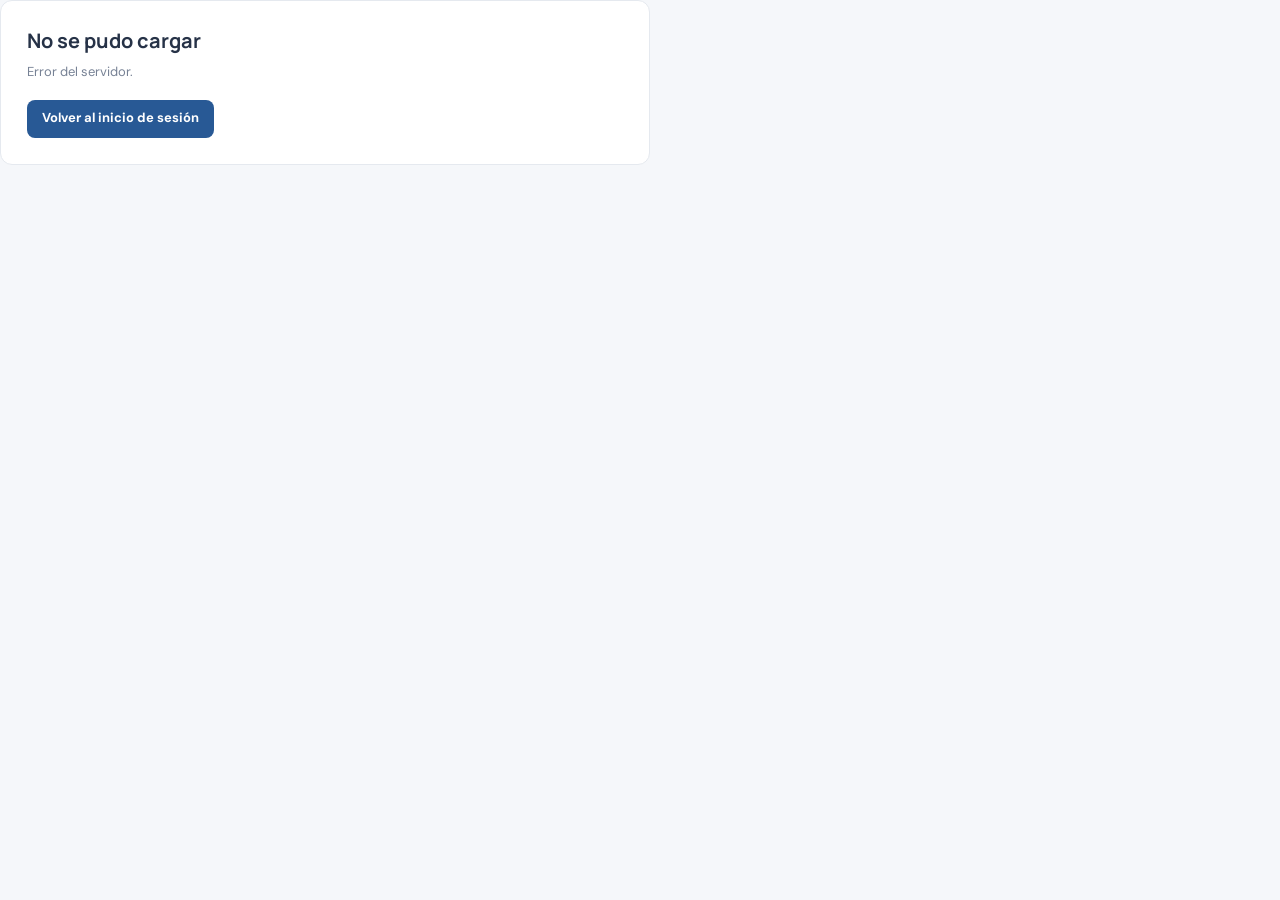
==== commit 7bae621a: "LaMelma xd" ====
--- a/administracion.html
+++ b/administracion.html
@@ -1,51 +1,96 @@
 <!doctype html>
 <html lang="es">
-<head>
-  <meta charset="utf-8">
-  <meta name="viewport" content="width=device-width,initial-scale=1">
-  <title>Administración | IPHA Enfermería Escolar</title>
-  <link rel="stylesheet" href="styles.css">
-  <script src="app.js" defer></script>
-</head>
-<body>
-  <div id="app" data-page="admin">
-    <section class="page-heading">
-      <div><p class="eyebrow">Supervisión del sistema</p><h1>Administración</h1><p>Consulta la actividad general, revisa la auditoría y accede al cierre escolar.</p></div>
-      <div class="page-actions"><a class="btn secondary" href="reportes.html">Ver reportes</a><a class="btn" href="cierre-escolar.html">Cierre escolar</a></div>
-    </section>
-
-    <section class="stats-grid admin-stats" aria-label="Resumen administrativo">
-      <article class="stat-card"><span class="stat-label">Estudiantes activos</span><strong class="stat-value" id="adminStudents">0</strong><small class="stat-note">Registros locales</small></article>
-      <article class="stat-card"><span class="stat-label">Visitas registradas</span><strong class="stat-value" id="adminVisits">0</strong><small class="stat-note">Historial de atención</small></article>
-      <article class="stat-card"><span class="stat-label">Solicitudes pendientes</span><strong class="stat-value" id="adminPendingRequests">0</strong><small class="stat-note">Medicamentos</small></article>
-      <article class="stat-card"><span class="stat-label">Eventos de actividad</span><strong class="stat-value" id="adminEvents">0</strong><small class="stat-note">Auditoría local</small></article>
-      <article class="stat-card"><span class="stat-label">Registros archivados</span><strong class="stat-value" id="adminArchived">0</strong><small class="stat-note">Conservados para revisión</small></article>
-    </section>
-
-    <section class="panel admin-shortcuts">
-      <div class="panel-header"><div><h2>Gestión del sistema</h2><p>Accesos administrativos disponibles.</p></div></div>
-      <div class="quick-actions">
-        <a class="quick-action" href="reportes.html"><span class="quick-icon" aria-hidden="true">▥</span><span><strong>Reportes</strong><small>Consulta cifras agregadas de visitas</small></span><span class="quick-arrow" aria-hidden="true">→</span></a>
-        <a class="quick-action" href="cierre-escolar.html"><span class="quick-icon" aria-hidden="true">⇧</span><span><strong>Cierre escolar</strong><small>Previsualiza promociones y archivo de graduados</small></span><span class="quick-arrow" aria-hidden="true">→</span></a>
-        <a class="quick-action" href="configuracion.html"><span class="quick-icon" aria-hidden="true">⚙</span><span><strong>Configuración</strong><small>Año escolar y contactos de Orientación</small></span><span class="quick-arrow" aria-hidden="true">→</span></a>
-      </div>
-    </section>
-
-    <section class="card admin-audit-card">
-      <div class="card-heading"><div><h2>Auditoría de actividad</h2><p>Filtra acciones registradas por rol. El resumen omite nombres y datos médicos.</p></div><span class="count-pill" id="auditResultCount">0 eventos</span></div>
-      <div class="admin-filters">
-        <div class="field"><label for="auditRoleFilter">Rol</label><select class="control" id="auditRoleFilter"><option value="">Todos los roles</option><option>Enfermería</option><option>Orientación</option><option>Administración</option></select></div>
-        <div class="field"><label for="auditActionFilter">Acción</label><select class="control" id="auditActionFilter"><option value="">Todas las acciones</option></select></div>
-        <div class="field"><label for="auditSearch">Buscar en actividad</label><input class="control" id="auditSearch" type="search" placeholder="Fecha, rol o acción"></div>
-      </div>
-      <div class="table-wrap"><table><thead><tr><th>Fecha</th><th>Rol</th><th>Acción</th><th>Resumen</th></tr></thead><tbody id="auditRows"></tbody></table></div>
-      <p class="prototype-note">Demostración local: la auditoría se guarda en este navegador y no es un registro seguro ni centralizado. Con credenciales compartidas se identifica el rol, no a la persona.</p>
-    </section>
-
-    <section class="card admin-archive-card">
-      <div class="card-heading"><div><h2>Archivo de estudiantes</h2><p>Los expedientes archivados se conservan; no se eliminan permanentemente.</p></div></div>
-      <div class="table-wrap"><table><thead><tr><th>Estudiante</th><th>Curso y mención técnica</th><th>Fecha de archivo</th><th>Motivo / estado</th></tr></thead><tbody id="archiveRows"></tbody></table></div>
-    </section>
-  </div>
-</body>
+  <head>
+    <meta charset="utf-8" />
+    <meta name="viewport" content="width=device-width,initial-scale=1" />
+    <title>Administración | IPHA Enfermería Escolar</title>
+    <link rel="stylesheet" href="styles.css" />
+    <script src="api.js" defer></script>
+    <script src="app.js" defer></script>
+  </head>
+  <body>
+    <div id="app" data-page="admin">
+      <section class="page-heading">
+        <div>
+          <p class="eyebrow">Supervisión del sistema</p>
+          <h1>Administración</h1>
+          <p>Actividad, comunicaciones y registros archivados.</p>
+        </div>
+        <a class="btn secondary" href="cierre-escolar.html"
+          >Abrir cierre escolar</a
+        >
+      </section>
+      <section class="stats-grid">
+        <article class="stat-card">
+          <span class="stat-label">Estudiantes activos</span
+          ><strong class="stat-value" id="adminStudents">0</strong
+          ><small class="stat-note">Directorio actual</small>
+        </article>
+        <article class="stat-card">
+          <span class="stat-label">Mensajes</span
+          ><strong class="stat-value" id="adminMessages">0</strong
+          ><small class="stat-note">Bandeja local</small>
+        </article>
+        <article class="stat-card">
+          <span class="stat-label">Eventos de actividad</span
+          ><strong class="stat-value" id="adminEvents">0</strong
+          ><small class="stat-note">Registro local</small>
+        </article>
+        <article class="stat-card">
+          <span class="stat-label">Registros archivados</span
+          ><strong class="stat-value" id="adminArchived">0</strong
+          ><small class="stat-note">Conservados para revisión</small>
+        </article>
+      </section>
+      <section class="card">
+        <div class="card-heading">
+          <div>
+            <h2>Actividad reciente</h2>
+            <p>Fecha, rol y acción registrada localmente.</p>
+          </div>
+        </div>
+        <div class="table-wrap">
+          <table>
+            <thead>
+              <tr>
+                <th>Fecha</th>
+                <th>Rol</th>
+                <th>Acción</th>
+                <th>Detalle</th>
+              </tr>
+            </thead>
+            <tbody id="auditRows"></tbody>
+          </table>
+        </div>
+      </section>
+      <section class="card">
+        <div class="card-heading">
+          <div>
+            <h2>Archivo de estudiantes</h2>
+            <p>
+              Los registros archivados se conservan y no se eliminan
+              permanentemente.
+            </p>
+          </div>
+        </div>
+        <div class="table-wrap">
+          <table>
+            <thead>
+              <tr>
+                <th>Estudiante</th>
+                <th>Curso y mención técnica</th>
+                <th>Fecha de archivo</th>
+                <th>Retención</th>
+              </tr>
+            </thead>
+            <tbody id="archiveRows"></tbody>
+          </table>
+        </div>
+      </section>
+      <p class="prototype-note">
+        Este registro local no constituye una auditoría segura. En producción,
+        las autorizaciones y el registro deben validarse en el servidor.
+      </p>
+    </div>
+  </body>
 </html>
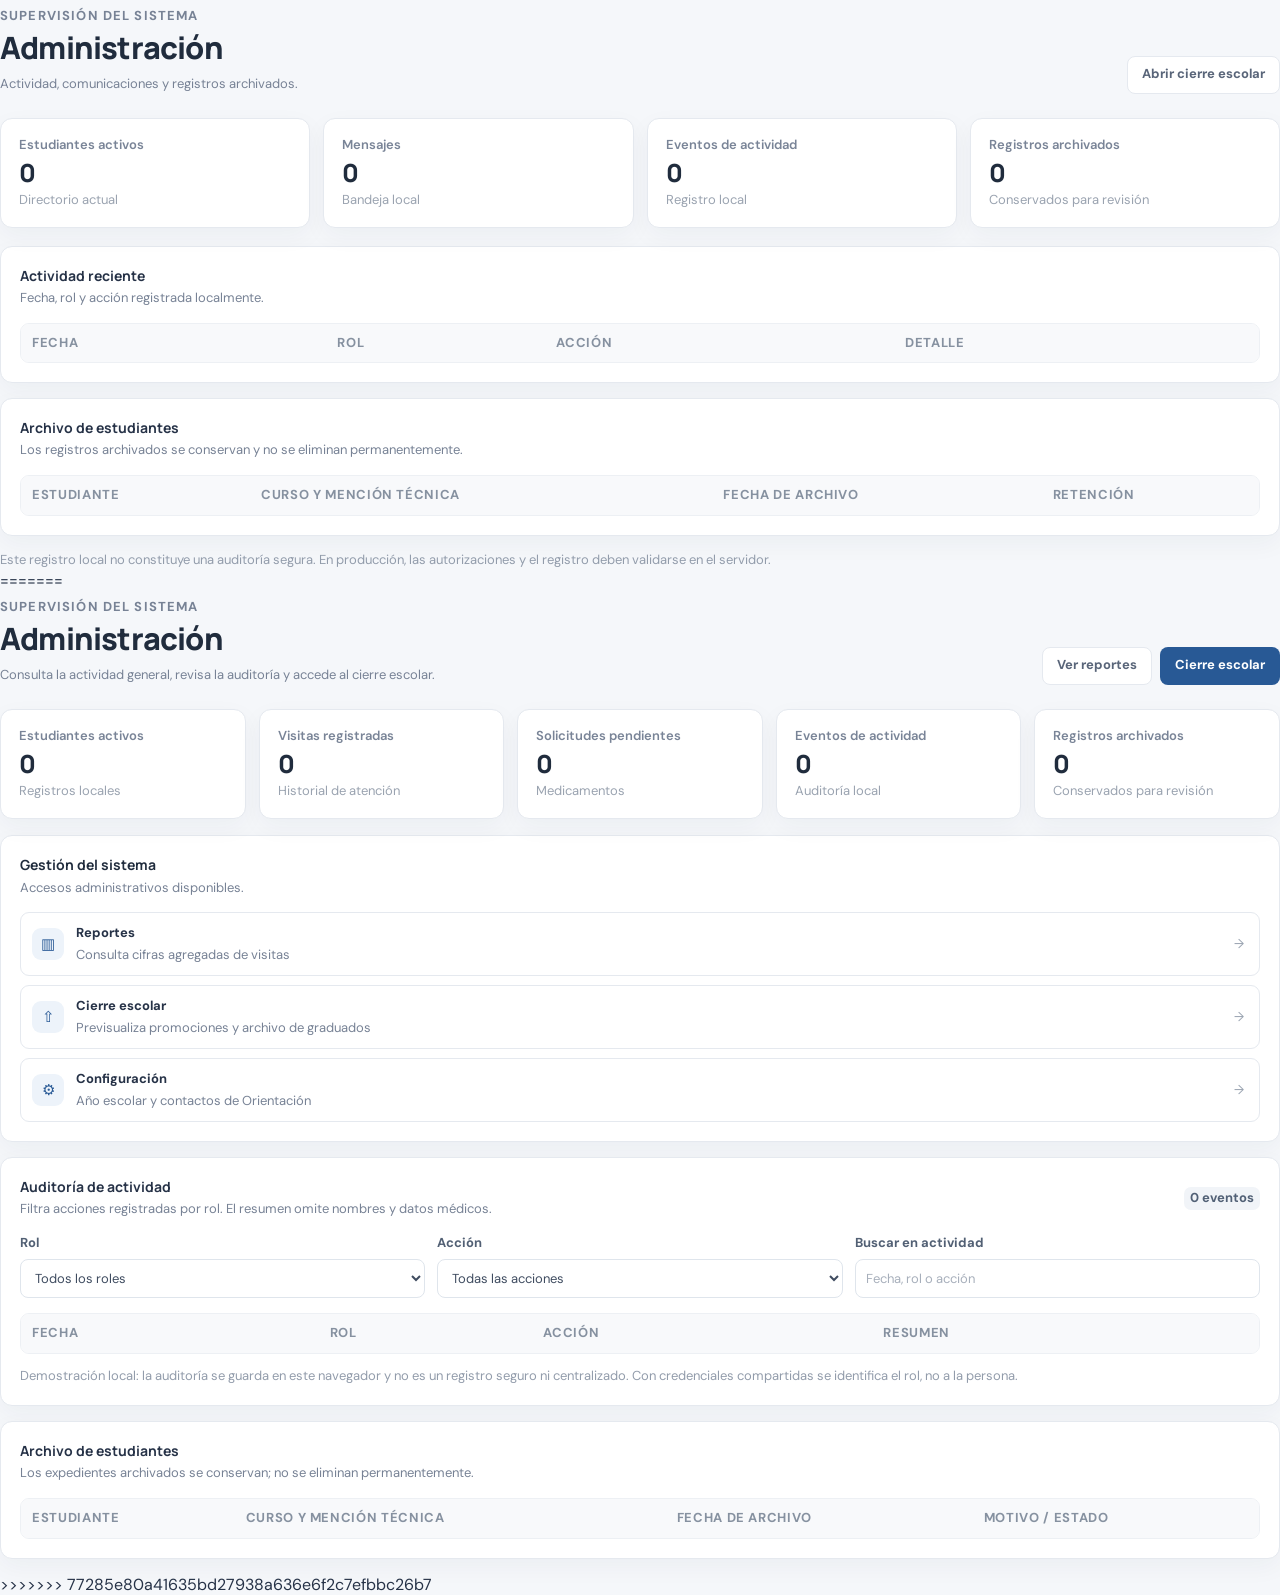
==== commit b9c8e179: "Resueltos conflictos de fusion" ====
--- a/administracion.html
+++ b/administracion.html
@@ -1,5 +1,6 @@
 <!doctype html>
 <html lang="es">
+
   <head>
     <meta charset="utf-8" />
     <meta name="viewport" content="width=device-width,initial-scale=1" />
@@ -93,4 +94,54 @@
       </p>
     </div>
   </body>
+=======
+<head>
+  <meta charset="utf-8">
+  <meta name="viewport" content="width=device-width,initial-scale=1">
+  <title>Administración | IPHA Enfermería Escolar</title>
+  <link rel="stylesheet" href="styles.css">
+  <script src="app.js" defer></script>
+</head>
+<body>
+  <div id="app" data-page="admin">
+    <section class="page-heading">
+      <div><p class="eyebrow">Supervisión del sistema</p><h1>Administración</h1><p>Consulta la actividad general, revisa la auditoría y accede al cierre escolar.</p></div>
+      <div class="page-actions"><a class="btn secondary" href="reportes.html">Ver reportes</a><a class="btn" href="cierre-escolar.html">Cierre escolar</a></div>
+    </section>
+
+    <section class="stats-grid admin-stats" aria-label="Resumen administrativo">
+      <article class="stat-card"><span class="stat-label">Estudiantes activos</span><strong class="stat-value" id="adminStudents">0</strong><small class="stat-note">Registros locales</small></article>
+      <article class="stat-card"><span class="stat-label">Visitas registradas</span><strong class="stat-value" id="adminVisits">0</strong><small class="stat-note">Historial de atención</small></article>
+      <article class="stat-card"><span class="stat-label">Solicitudes pendientes</span><strong class="stat-value" id="adminPendingRequests">0</strong><small class="stat-note">Medicamentos</small></article>
+      <article class="stat-card"><span class="stat-label">Eventos de actividad</span><strong class="stat-value" id="adminEvents">0</strong><small class="stat-note">Auditoría local</small></article>
+      <article class="stat-card"><span class="stat-label">Registros archivados</span><strong class="stat-value" id="adminArchived">0</strong><small class="stat-note">Conservados para revisión</small></article>
+    </section>
+
+    <section class="panel admin-shortcuts">
+      <div class="panel-header"><div><h2>Gestión del sistema</h2><p>Accesos administrativos disponibles.</p></div></div>
+      <div class="quick-actions">
+        <a class="quick-action" href="reportes.html"><span class="quick-icon" aria-hidden="true">▥</span><span><strong>Reportes</strong><small>Consulta cifras agregadas de visitas</small></span><span class="quick-arrow" aria-hidden="true">→</span></a>
+        <a class="quick-action" href="cierre-escolar.html"><span class="quick-icon" aria-hidden="true">⇧</span><span><strong>Cierre escolar</strong><small>Previsualiza promociones y archivo de graduados</small></span><span class="quick-arrow" aria-hidden="true">→</span></a>
+        <a class="quick-action" href="configuracion.html"><span class="quick-icon" aria-hidden="true">⚙</span><span><strong>Configuración</strong><small>Año escolar y contactos de Orientación</small></span><span class="quick-arrow" aria-hidden="true">→</span></a>
+      </div>
+    </section>
+
+    <section class="card admin-audit-card">
+      <div class="card-heading"><div><h2>Auditoría de actividad</h2><p>Filtra acciones registradas por rol. El resumen omite nombres y datos médicos.</p></div><span class="count-pill" id="auditResultCount">0 eventos</span></div>
+      <div class="admin-filters">
+        <div class="field"><label for="auditRoleFilter">Rol</label><select class="control" id="auditRoleFilter"><option value="">Todos los roles</option><option>Enfermería</option><option>Orientación</option><option>Administración</option></select></div>
+        <div class="field"><label for="auditActionFilter">Acción</label><select class="control" id="auditActionFilter"><option value="">Todas las acciones</option></select></div>
+        <div class="field"><label for="auditSearch">Buscar en actividad</label><input class="control" id="auditSearch" type="search" placeholder="Fecha, rol o acción"></div>
+      </div>
+      <div class="table-wrap"><table><thead><tr><th>Fecha</th><th>Rol</th><th>Acción</th><th>Resumen</th></tr></thead><tbody id="auditRows"></tbody></table></div>
+      <p class="prototype-note">Demostración local: la auditoría se guarda en este navegador y no es un registro seguro ni centralizado. Con credenciales compartidas se identifica el rol, no a la persona.</p>
+    </section>
+
+    <section class="card admin-archive-card">
+      <div class="card-heading"><div><h2>Archivo de estudiantes</h2><p>Los expedientes archivados se conservan; no se eliminan permanentemente.</p></div></div>
+      <div class="table-wrap"><table><thead><tr><th>Estudiante</th><th>Curso y mención técnica</th><th>Fecha de archivo</th><th>Motivo / estado</th></tr></thead><tbody id="archiveRows"></tbody></table></div>
+    </section>
+  </div>
+</body>
+>>>>>>> 77285e80a41635bd27938a636e6f2c7efbbc26b7
 </html>
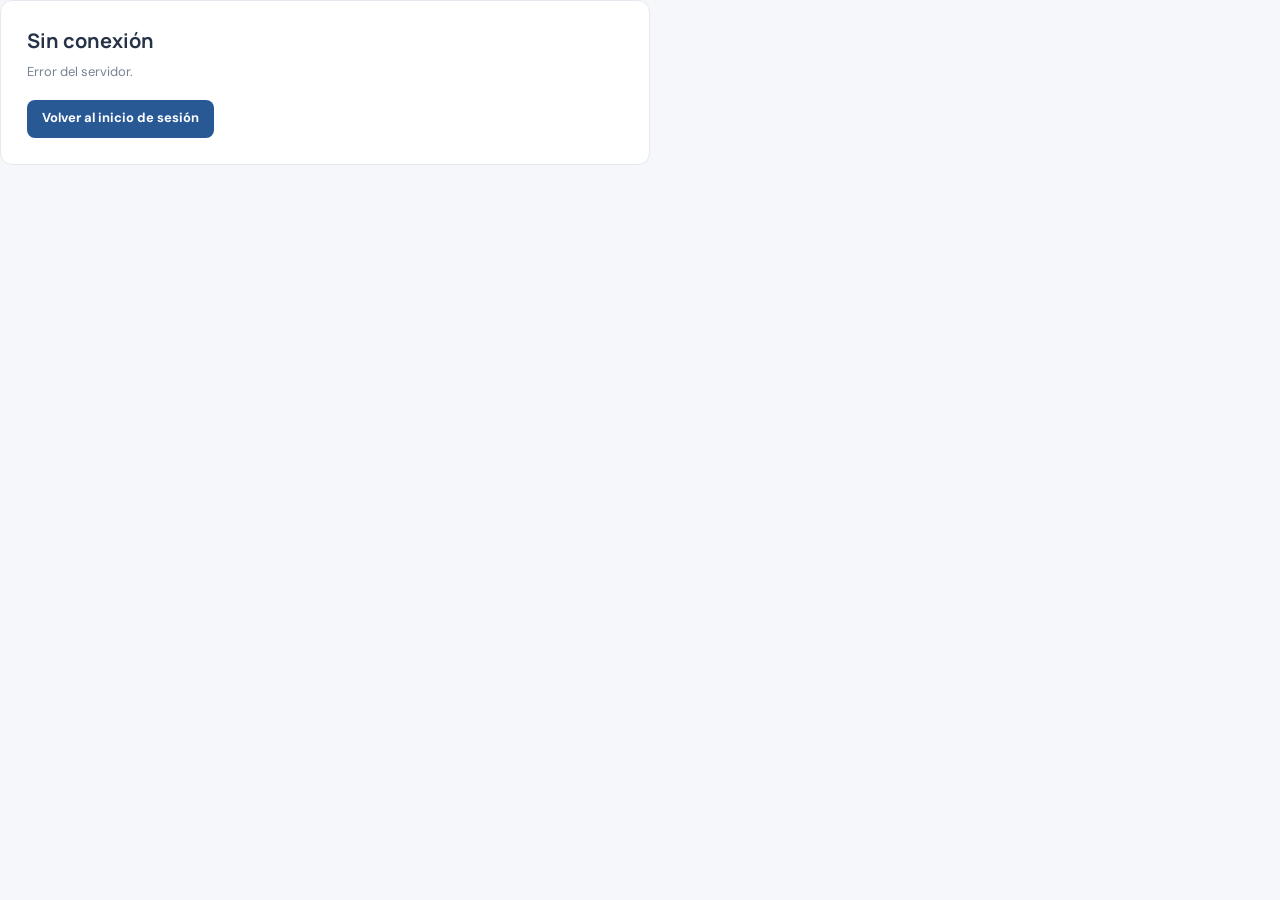
==== commit 094d97a8: "Conexión MySQL, IA y frontend" ====
--- a/administracion.html
+++ b/administracion.html
@@ -1,12 +1,10 @@
 <!doctype html>
 <html lang="es">
-
   <head>
     <meta charset="utf-8" />
     <meta name="viewport" content="width=device-width,initial-scale=1" />
     <title>Administración | IPHA Enfermería Escolar</title>
     <link rel="stylesheet" href="styles.css" />
-    <script src="api.js" defer></script>
     <script src="app.js" defer></script>
   </head>
   <body>
@@ -94,54 +92,4 @@
       </p>
     </div>
   </body>
-=======
-<head>
-  <meta charset="utf-8">
-  <meta name="viewport" content="width=device-width,initial-scale=1">
-  <title>Administración | IPHA Enfermería Escolar</title>
-  <link rel="stylesheet" href="styles.css">
-  <script src="app.js" defer></script>
-</head>
-<body>
-  <div id="app" data-page="admin">
-    <section class="page-heading">
-      <div><p class="eyebrow">Supervisión del sistema</p><h1>Administración</h1><p>Consulta la actividad general, revisa la auditoría y accede al cierre escolar.</p></div>
-      <div class="page-actions"><a class="btn secondary" href="reportes.html">Ver reportes</a><a class="btn" href="cierre-escolar.html">Cierre escolar</a></div>
-    </section>
-
-    <section class="stats-grid admin-stats" aria-label="Resumen administrativo">
-      <article class="stat-card"><span class="stat-label">Estudiantes activos</span><strong class="stat-value" id="adminStudents">0</strong><small class="stat-note">Registros locales</small></article>
-      <article class="stat-card"><span class="stat-label">Visitas registradas</span><strong class="stat-value" id="adminVisits">0</strong><small class="stat-note">Historial de atención</small></article>
-      <article class="stat-card"><span class="stat-label">Solicitudes pendientes</span><strong class="stat-value" id="adminPendingRequests">0</strong><small class="stat-note">Medicamentos</small></article>
-      <article class="stat-card"><span class="stat-label">Eventos de actividad</span><strong class="stat-value" id="adminEvents">0</strong><small class="stat-note">Auditoría local</small></article>
-      <article class="stat-card"><span class="stat-label">Registros archivados</span><strong class="stat-value" id="adminArchived">0</strong><small class="stat-note">Conservados para revisión</small></article>
-    </section>
-
-    <section class="panel admin-shortcuts">
-      <div class="panel-header"><div><h2>Gestión del sistema</h2><p>Accesos administrativos disponibles.</p></div></div>
-      <div class="quick-actions">
-        <a class="quick-action" href="reportes.html"><span class="quick-icon" aria-hidden="true">▥</span><span><strong>Reportes</strong><small>Consulta cifras agregadas de visitas</small></span><span class="quick-arrow" aria-hidden="true">→</span></a>
-        <a class="quick-action" href="cierre-escolar.html"><span class="quick-icon" aria-hidden="true">⇧</span><span><strong>Cierre escolar</strong><small>Previsualiza promociones y archivo de graduados</small></span><span class="quick-arrow" aria-hidden="true">→</span></a>
-        <a class="quick-action" href="configuracion.html"><span class="quick-icon" aria-hidden="true">⚙</span><span><strong>Configuración</strong><small>Año escolar y contactos de Orientación</small></span><span class="quick-arrow" aria-hidden="true">→</span></a>
-      </div>
-    </section>
-
-    <section class="card admin-audit-card">
-      <div class="card-heading"><div><h2>Auditoría de actividad</h2><p>Filtra acciones registradas por rol. El resumen omite nombres y datos médicos.</p></div><span class="count-pill" id="auditResultCount">0 eventos</span></div>
-      <div class="admin-filters">
-        <div class="field"><label for="auditRoleFilter">Rol</label><select class="control" id="auditRoleFilter"><option value="">Todos los roles</option><option>Enfermería</option><option>Orientación</option><option>Administración</option></select></div>
-        <div class="field"><label for="auditActionFilter">Acción</label><select class="control" id="auditActionFilter"><option value="">Todas las acciones</option></select></div>
-        <div class="field"><label for="auditSearch">Buscar en actividad</label><input class="control" id="auditSearch" type="search" placeholder="Fecha, rol o acción"></div>
-      </div>
-      <div class="table-wrap"><table><thead><tr><th>Fecha</th><th>Rol</th><th>Acción</th><th>Resumen</th></tr></thead><tbody id="auditRows"></tbody></table></div>
-      <p class="prototype-note">Demostración local: la auditoría se guarda en este navegador y no es un registro seguro ni centralizado. Con credenciales compartidas se identifica el rol, no a la persona.</p>
-    </section>
-
-    <section class="card admin-archive-card">
-      <div class="card-heading"><div><h2>Archivo de estudiantes</h2><p>Los expedientes archivados se conservan; no se eliminan permanentemente.</p></div></div>
-      <div class="table-wrap"><table><thead><tr><th>Estudiante</th><th>Curso y mención técnica</th><th>Fecha de archivo</th><th>Motivo / estado</th></tr></thead><tbody id="archiveRows"></tbody></table></div>
-    </section>
-  </div>
-</body>
->>>>>>> 77285e80a41635bd27938a636e6f2c7efbbc26b7
-</html>
+</html>
--- a/styles.css
+++ b/styles.css
@@ -1,7 +1,4 @@
 @import url('https://fonts.googleapis.com/css2?family=DM+Sans:wght@400;500;600;700&family=Manrope:wght@500;600;700;800&display=swap');
-.stats-grid.admin-stats{grid-template-columns:repeat(5,minmax(0,1fr));margin-bottom:16px}.admin-shortcuts{margin-bottom:15px}.admin-audit-card,.admin-archive-card{margin-top:15px}.admin-filters{display:grid;grid-template-columns:repeat(3,minmax(0,1fr));gap:12px;margin-bottom:15px}.admin-filters .control{width:100%;min-height:38px;padding:8px 10px;border:1px solid #dfe5ec;border-radius:8px;background:#fff;color:#3f4c60}.orientation-stats{margin-bottom:15px}.orientation-inbox{padding:22px}.orientation-request-list{grid-template-columns:repeat(auto-fit,minmax(min(100%,360px),1fr));gap:13px}.orientation-request{display:flex;min-height:210px;flex-direction:column;padding:18px}.orientation-request .message-card-head h3{font-size:13px}.orientation-request .message-meta,.orientation-request .message-copy{font-size:12px;line-height:1.55}.orientation-request .orientation-note{margin-top:9px}.orientation-request .message-response-form{margin-top:auto;padding-top:14px}.orientation-privacy{margin-top:15px}.orientation-home-panel{padding:22px}.orientation-home-panel .btn{width:max-content}.orientation-home-panel .prototype-note{margin-top:15px}.admin-settings-layout{grid-template-columns:minmax(0,1.25fr) minmax(250px,.75fr)}.admin-settings-form{padding:22px}.admin-settings-form .control{width:100%;min-height:40px;padding:9px 10px;border:1px solid #dfe5ec;border-radius:8px;background:#fff;color:#3f4c60}.settings-subheading{margin:20px 0 13px;font:700 13px Manrope,sans-serif}.settings-security-panel{padding:19px}.settings-security-copy{color:#596579;font-size:12px;line-height:1.6}.role-access-list{display:grid;gap:10px;padding:0;margin:0;list-style:none}.role-access-list li{display:grid;gap:3px;padding:10px;border:1px solid var(--line);border-radius:8px;background:#fff}.role-access-list strong{font-size:12px;color:var(--ink)}.role-access-list span{font-size:11px;color:var(--muted)}.page-actions{display:flex;gap:9px;flex-wrap:wrap}@media(max-width:1100px){.stats-grid.admin-stats{grid-template-columns:repeat(3,minmax(0,1fr))}}@media(max-width:760px){.stats-grid.admin-stats{grid-template-columns:repeat(2,minmax(0,1fr))}.admin-filters,.admin-settings-layout{grid-template-columns:1fr}.orientation-inbox,.admin-settings-form{padding:16px}.orientation-request{padding:15px}}@media(max-width:420px){.stats-grid.admin-stats{grid-template-columns:1fr}}
-.login-page{min-height:100vh;padding:28px;display:grid;place-items:center;background:#f5f7fa;color:#202c3d}.login-frame{width:min(100%,1020px);min-height:570px;display:grid;grid-template-columns:1fr 1fr;overflow:hidden;border:1px solid #e5e9ef;border-radius:16px;background:#fff;box-shadow:0 12px 35px rgba(32,48,70,.08)}.login-intro{display:flex;flex-direction:column;justify-content:space-between;padding:38px;background:linear-gradient(145deg,#1f4776,#285995);color:#fff}.login-brand{display:flex;align-items:center;gap:11px;width:max-content;color:#fff}.login-brand img{width:48px;height:48px;object-fit:contain;border-radius:11px;background:#fff}.login-brand strong,.login-brand small{display:block}.login-brand strong{font:800 16px Manrope,sans-serif;letter-spacing:.5px}.login-brand small{margin-top:3px;color:#ffffffbd;font-size:11px}.login-welcome{max-width:370px;margin:45px 0}.login-welcome .eyebrow{color:#ffffffbd}.login-welcome h1{margin:0;font:800 clamp(25px,3vw,34px)/1.18 Manrope,sans-serif;letter-spacing:-.8px}.login-welcome>p:last-child{margin:14px 0 0;color:#ffffffd6;font-size:12px;line-height:1.6}.login-intro-foot{margin:0;color:#ffffffbd;font-size:10px}.login-content{display:grid;place-items:center;padding:42px}.login-form-wrap{width:min(100%,390px)}.login-form-wrap h2{margin:0;font:800 25px Manrope,sans-serif;letter-spacing:-.5px}.login-description{margin:8px 0 24px;color:#778295;font-size:12px}.login-form-wrap form{display:grid;gap:16px}.login-form-wrap .field{gap:7px}.login-form-wrap .field label{font-size:11px}.login-form-wrap .field input{height:44px;font-size:11px}.login-demo-warning{margin:0;padding:10px 12px;border-left:3px solid #e88a35;border-radius:0 7px 7px 0;background:#fff8f0;color:#845d3b;font-size:10px;line-height:1.5}.login-submit{width:100%;margin-top:1px}.login-feedback{margin:0;color:#a64b47;font-size:11px;line-height:1.5}.login-help,.login-role-note{margin:18px 0 0;color:#778295;font-size:10px;line-height:1.55}.login-role-note{margin-top:6px}@media(max-width:680px){.login-page{padding:14px}.login-frame{grid-template-columns:1fr}.login-intro{min-height:235px;padding:24px}.login-welcome{margin:27px 0 17px}.login-welcome h1{max-width:460px;font-size:26px}.login-intro-foot{display:none}.login-content{padding:28px 23px 32px}}
-.message-layout.guidance-view{grid-template-columns:minmax(0,1fr)}.message-layout.guidance-view>.card{padding:23px}.message-layout.guidance-view .message-list{grid-template-columns:repeat(auto-fit,minmax(min(100%,360px),1fr));gap:14px}.message-layout.guidance-view .message-card{display:flex;min-height:180px;flex-direction:column;padding:19px}.message-layout.guidance-view .message-card h3{font-size:12px}.message-layout.guidance-view .message-meta{font-size:10px;line-height:1.5}.message-layout.guidance-view .message-copy{margin-top:9px;font-size:11px;line-height:1.6}.message-layout.guidance-view .message-response-form{margin-top:auto;padding-top:14px}
 
 :root{font-family:'DM Sans',sans-serif;color:#263247;background:#f5f7fa;font-synthesis:none;text-rendering:optimizeLegibility;--ink:#202c3d;--muted:#778295;--line:#e5e9ef;--paper:#fff;--blue:#285995;--blue-dark:#1f4776;--blue-soft:#edf3fa;--orange:#e88a35;--green:#32835c;--red:#a64b47;--shadow:0 8px 24px rgba(32,48,70,.045)}
 *{box-sizing:border-box}body{margin:0;min-width:320px}button,input,select,textarea{font:inherit}button,a{-webkit-tap-highlight-color:transparent}a{color:inherit;text-decoration:none}button{cursor:pointer;color:inherit}.app-shell{min-height:100vh}.sidebar{position:fixed;inset:0 auto 0 0;width:252px;background:#fff;border-right:1px solid var(--line);padding:24px 17px 16px;display:flex;flex-direction:column;z-index:10}.brand{display:flex;align-items:center;gap:12px;min-height:68px;padding:0 8px 20px;border-bottom:1px solid #edf0f4}.brand img{width:55px;height:52px;object-fit:contain}.brand-name{font:800 17px Manrope,sans-serif;color:var(--ink)}.brand-name small{display:block;margin-top:3px;font:500 11px 'DM Sans',sans-serif;color:var(--muted)}.nav-groups{padding-top:18px;overflow:auto}.nav-group-label{margin:17px 10px 7px;color:#a1a9b5;font-size:9px;font-weight:700;text-transform:uppercase;letter-spacing:1.2px}.nav-group-label:first-child{margin-top:0}.nav{display:grid;gap:4px}.nav-link{position:relative;min-height:42px;padding:0 11px;display:flex;align-items:center;gap:11px;border-radius:9px;color:#606d80;font-size:12px;font-weight:600;transition:background .15s,color .15s}.nav-link:hover{background:#f6f8fb;color:var(--blue)}.nav-link.active{background:var(--blue-soft);color:var(--blue)}.nav-link.active:before{position:absolute;content:"";left:0;top:9px;bottom:9px;width:3px;border-radius:0 3px 3px 0;background:var(--orange)}.nav-icon{width:20px;text-align:center;font-size:16px}.nav-link[hidden]{display:none!important}.sidebar-bottom{margin-top:auto}.prototype-label{padding:10px 11px;margin:10px 2px 13px;border:1px solid #f0e4d7;border-radius:9px;background:#fffaf4;color:#9b6b3e;font-size:10px;line-height:1.4}.user-profile{display:flex;align-items:center;gap:10px;border-top:1px solid var(--line);padding:14px 5px 0}.avatar{width:36px;height:36px;border-radius:11px;background:#eaf0f8;color:var(--blue);display:grid;place-items:center;font-size:11px;font-weight:700;flex:none}.user-profile strong{display:block;font-size:11px}.user-profile small{display:block;margin-top:3px;color:var(--muted);font-size:10px}.main-area{min-height:100vh;margin-left:252px;display:flex;flex-direction:column}.topbar{height:64px;padding:0 clamp(22px,3.4vw,48px);display:flex;align-items:center;justify-content:space-between;background:rgba(255,255,255,.93);border-bottom:1px solid var(--line)}.top-left{display:flex;align-items:center;gap:12px;min-width:0}.breadcrumb{font-size:11px;color:#929baa}.breadcrumb strong{color:#4e5a6b;font-weight:600}.mobile-menu{display:none;width:34px;height:34px;border:1px solid var(--line);border-radius:8px;background:#fff}.top-actions{display:flex;align-items:center;gap:15px}.school-year{font-size:10px;color:var(--muted);white-space:nowrap}.role-control{display:flex;align-items:center;gap:7px;color:#7c8798;font-size:10px;white-space:nowrap}.role-control select{height:33px;padding:0 9px;border:1px solid var(--line);border-radius:8px;background:#fff;color:var(--ink);font-size:10px}.content{width:100%;max-width:1430px;margin:0 auto;padding:34px clamp(22px,3.4vw,48px) 50px;flex:1}.page-heading{display:flex;align-items:flex-end;justify-content:space-between;gap:20px;margin-bottom:24px}.page-heading h1{margin:0;color:var(--ink);font:800 clamp(24px,2.4vw,31px) Manrope,sans-serif;letter-spacing:-.8px}.page-heading p{margin:7px 0 0;color:var(--muted);font-size:12px;line-height:1.55}.eyebrow{margin:0 0 7px;color:var(--blue);font-size:9px;text-transform:uppercase;letter-spacing:1.15px;font-weight:700}.page-actions{display:flex;gap:8px;align-items:center;flex:none}.btn{min-height:38px;padding:0 14px;border:1px solid transparent;border-radius:8px;display:inline-flex;align-items:center;justify-content:center;gap:7px;background:var(--blue);color:#fff;font-size:11px;font-weight:700;transition:background .15s,transform .15s}.btn:hover{background:var(--blue-dark);transform:translateY(-1px)}.btn.secondary{background:#fff;border-color:var(--line);color:#596579}.btn.secondary:hover{border-color:#bdcbdc;color:var(--blue)}.btn.danger{background:#fff1ee;color:#a34540;border-color:#f3d8d3}.btn.danger:hover{background:#fbe5e1}.stats-grid{display:grid;grid-template-columns:repeat(4,minmax(0,1fr));gap:13px;margin-bottom:18px}.stat-card,.panel,.card{background:var(--paper);border:1px solid var(--line);border-radius:12px;box-shadow:var(--shadow)}.stat-card{min-height:110px;padding:17px 18px;display:flex;flex-direction:column;justify-content:space-between}.stat-label{color:#798497;font-size:10px;font-weight:600}.stat-value{color:var(--ink);font:800 25px Manrope,sans-serif;letter-spacing:-.5px}.stat-note{color:#9aa3b0;font-size:9px}.stat-note em{color:var(--green);font-style:normal;font-weight:700}.dashboard-grid{display:grid;grid-template-columns:minmax(0,1.6fr) minmax(260px,.9fr);gap:16px;align-items:start}.panel{padding:19px}.panel-header{display:flex;align-items:flex-start;justify-content:space-between;gap:12px;margin-bottom:15px}.panel-header h2,.card-title{margin:0;color:var(--ink);font:700 14px Manrope,sans-serif}.panel-header p,.panel-subtitle{margin:5px 0 0;color:var(--muted);font-size:10px;line-height:1.5}.text-link{color:var(--blue);font-size:10px;font-weight:700;white-space:nowrap}.text-link:hover{text-decoration:underline}.activity-list{display:grid;gap:0}.activity-row{display:grid;grid-template-columns:32px minmax(0,1fr) auto;align-items:center;gap:10px;padding:11px 0;border-top:1px solid #f0f2f5}.activity-row:first-child{border-top:0}.activity-symbol{width:30px;height:30px;border-radius:9px;background:#eef3f9;color:var(--blue);display:grid;place-items:center;font-size:13px}.activity-copy strong{display:block;font-size:10px}.activity-copy small{display:block;margin-top:3px;color:var(--muted);font-size:9px}.activity-date{color:#9ba4b1;font-size:9px;white-space:nowrap}.quick-actions{display:grid;gap:9px}.quick-action{min-height:64px;display:grid;grid-template-columns:34px 1fr 14px;align-items:center;gap:10px;border:1px solid var(--line);border-radius:9px;padding:10px 11px;transition:border-color .15s,background .15s}.quick-action:hover{border-color:#c8d5e5;background:#fbfcfe}.quick-icon{width:32px;height:32px;display:grid;place-items:center;border-radius:9px;background:var(--blue-soft);color:var(--blue);font-size:15px}.quick-action strong{display:block;font-size:10px}.quick-action small{display:block;margin-top:4px;color:var(--muted);font-size:9px}.quick-arrow{color:#9ba5b2}.info-banner{display:flex;gap:10px;padding:12px 13px;border:1px solid #e7edf5;border-radius:9px;background:#f7f9fc;color:#536174;font-size:10px;line-height:1.5}.info-banner strong{display:block;margin-bottom:3px;color:var(--ink);font-size:10px}.info-icon{color:var(--blue);font-weight:700}.card{padding:19px;margin-bottom:15px}.card-heading{display:flex;align-items:center;justify-content:space-between;gap:14px;margin-bottom:15px}.card-heading h2{margin:0;font:700 14px Manrope,sans-serif}.card-heading p{margin:4px 0 0;color:var(--muted);font-size:10px;line-height:1.45}.filters-grid{display:grid;grid-template-columns:minmax(200px,1.7fr) repeat(4,minmax(125px,1fr));gap:9px;margin-bottom:13px}.search-field,.filter-select,.control{height:39px;width:100%;padding:0 11px;border:1px solid #dfe5ec;border-radius:8px;background:#fff;color:#4d5a6d;font-size:10px;outline:0}.search-field:focus,.filter-select:focus,.control:focus,.field input:focus,.field select:focus,.field textarea:focus{border-color:#8ea9c8;box-shadow:0 0 0 3px #28599512}.need-legend{display:flex;align-items:center;gap:9px;flex-wrap:wrap;margin:8px 0 14px;color:#798497;font-size:9px}.need-legend strong{color:#596579}.need-tag{display:inline-flex;align-items:center;gap:6px;padding:5px 8px;border-radius:20px;background:#eff4ef;color:#397953;font-size:9px;font-weight:700;white-space:nowrap}.need-dot{width:7px;height:7px;border-radius:50%;background:currentColor}.need-tag.level-2{background:#fff5e5;color:#9b6a20}.need-tag.level-3{background:#fceeed;color:#a6423e}.table-wrap{width:100%;overflow:auto;border:1px solid #edf0f4;border-radius:9px}table{width:100%;border-collapse:collapse;min-width:720px}th{padding:10px 11px;text-align:left;background:#f8f9fb;color:#8691a0;font-size:8px;text-transform:uppercase;letter-spacing:.65px;font-weight:700;white-space:nowrap}td{padding:11px;border-top:1px solid #eff2f5;color:#536174;font-size:10px;vertical-align:middle}tbody tr:hover{background:#fcfdfe}.student-cell{display:flex;align-items:center;gap:9px;min-width:180px}.student-cell .avatar{width:30px;height:30px;border-radius:9px;font-size:9px}.student-name{font-size:10px;font-weight:700;color:#313e52}.student-code{display:block;margin-top:3px;color:#98a2b0;font-size:8px}.table-actions{display:flex;align-items:center;gap:7px;white-space:nowrap}.action-link{border:0;padding:0;background:transparent;color:var(--blue);font-size:9px;font-weight:700}.action-link:hover{text-decoration:underline}.count-pill{display:inline-grid;min-width:24px;height:23px;padding:0 6px;place-items:center;border-radius:7px;background:#f1f4f8;color:#526176;font-size:9px;font-weight:700}.empty-state{padding:34px;text-align:center;color:var(--muted);font-size:11px}.form-layout{display:grid;grid-template-columns:minmax(0,1.5fr) minmax(240px,.8fr);gap:15px;align-items:start}.form-section{padding:18px;border:1px solid var(--line);border-radius:11px;background:#fff}.form-section+.form-section{margin-top:13px}.section-heading{display:flex;align-items:center;gap:9px;margin:0 0 15px;font:700 12px Manrope,sans-serif}.section-marker{width:8px;height:8px;border-radius:50%;background:var(--blue)}.section-marker.orange{background:var(--orange)}.fields-grid{display:grid;grid-template-columns:repeat(2,minmax(0,1fr));gap:13px}.field{display:grid;gap:6px;min-width:0}.field.full{grid-column:1/-1}.field label{font-size:10px;font-weight:700;color:#526074}.field input,.field select,.field textarea{width:100%;min-height:38px;padding:9px 10px;border:1px solid #dfe5ec;border-radius:8px;background:#fff;color:#3f4c60;font-size:10px;outline:0}.field textarea{min-height:83px;resize:vertical}.field input::placeholder,.field textarea::placeholder{color:#a7afbb}.field small{color:#939dab;font-size:9px;line-height:1.45}.form-buttons{display:flex;justify-content:flex-end;gap:8px;padding-top:13px;margin-top:15px;border-top:1px solid #edf0f4}.side-note{padding:15px;border-radius:10px;background:#f8f9fb;border:1px solid #edf0f4}.side-note h3{margin:0 0 7px;font:700 11px Manrope,sans-serif}.side-note p,.side-note li{color:#798497;font-size:9px;line-height:1.6}.side-note ul{padding-left:15px;margin:8px 0}.detail-header{display:flex;align-items:center;gap:13px;padding:17px;background:#fff;border:1px solid var(--line);border-radius:11px;margin-bottom:14px}.detail-header .avatar{width:48px;height:48px;border-radius:13px;font-size:14px}.detail-header h2{margin:0;font:700 16px Manrope,sans-serif}.detail-header p{margin:5px 0 0;color:var(--muted);font-size:10px}.detail-actions{margin-left:auto;display:flex;gap:7px}.detail-panels{display:grid;grid-template-columns:repeat(2,minmax(0,1fr));gap:14px}.detail-panel{padding:17px;background:#fff;border:1px solid var(--line);border-radius:11px}.detail-panel h2{margin:0 0 14px;font:700 12px Manrope,sans-serif}.detail-grid{display:grid;grid-template-columns:repeat(2,minmax(0,1fr));gap:14px}.detail-item small{display:block;margin-bottom:5px;color:#929cab;font-size:9px}.detail-item strong{display:block;color:#3b485c;font-size:10px;font-weight:600;line-height:1.5}.timeline{display:grid;gap:10px}.timeline-item{display:grid;grid-template-columns:12px 1fr;gap:9px;font-size:10px;color:#586477}.timeline-dot{width:7px;height:7px;border-radius:50%;margin-top:4px;background:var(--blue)}.timeline-item small{display:block;margin-top:4px;color:#929cab;font-size:9px}.message-layout{display:grid;grid-template-columns:minmax(280px,.82fr) minmax(0,1.4fr);gap:15px;align-items:start}.message-list{display:grid;gap:9px}.message-card{padding:14px;border:1px solid var(--line);border-radius:10px;background:#fff}.message-card-head{display:flex;justify-content:space-between;align-items:center;gap:10px}.message-card h3{margin:0;font-size:10px}.message-meta{margin:7px 0;color:#8b95a3;font-size:9px}.message-copy{margin:0;color:#596579;font-size:10px;line-height:1.55}.status{display:inline-flex;align-items:center;padding:4px 7px;border-radius:20px;background:#fff5e6;color:#95691f;font-size:8px;font-weight:700}.status.done{background:#eaf5ef;color:#377b55}.message-status{margin-top:8px;color:#99a2af;font-size:8px}.legend-note{margin-top:12px;color:#8a95a4;font-size:9px;line-height:1.55}.split-stats{display:grid;grid-template-columns:repeat(2,minmax(0,1fr));gap:12px;margin-bottom:15px}.split-stat{padding:15px;border:1px solid var(--line);border-radius:10px;background:#fff}.split-stat span{display:block;color:var(--muted);font-size:9px}.split-stat strong{display:block;margin-top:6px;color:var(--ink);font:800 22px Manrope,sans-serif}.archive-row td{color:#737e8f}.ai-layout{display:grid;grid-template-columns:minmax(0,1.35fr) minmax(240px,.8fr);gap:17px;align-items:stretch}.ai-main{min-height:300px;padding:28px;display:flex;flex-direction:column;justify-content:center;border:1px solid var(--line);border-radius:13px;background:linear-gradient(135deg,#fff 0%,#f5f8fc 100%)}.ai-symbol{width:46px;height:46px;border-radius:13px;display:grid;place-items:center;background:#e9f0f9;color:var(--blue);font-size:23px}.ai-main h2{margin:16px 0 7px;font:700 17px Manrope,sans-serif}.ai-main p{max-width:510px;margin:0;color:#788496;font-size:11px;line-height:1.65}.ai-side{display:grid;align-content:start;gap:11px}.ai-step{padding:15px;border:1px solid var(--line);border-radius:10px;background:#fff}.ai-step small{color:var(--blue);font-size:8px;font-weight:700;text-transform:uppercase;letter-spacing:.7px}.ai-step strong{display:block;margin-top:6px;font-size:10px}.ai-step p{margin:5px 0 0;color:var(--muted);font-size:9px;line-height:1.5}.callout{padding:13px 14px;border:1px solid #f1e3d3;border-radius:9px;background:#fffaf5;color:#8d6847;font-size:9px;line-height:1.55}.toast{position:fixed;right:22px;bottom:22px;z-index:30;padding:12px 16px;border-radius:9px;background:#263b57;color:white;box-shadow:0 8px 24px #1b2e4629;font-size:10px;opacity:0;transform:translateY(6px);transition:.18s;pointer-events:none}.toast.show{opacity:1;transform:translateY(0)}.restricted{max-width:650px;padding:26px;border:1px solid var(--line);border-radius:12px;background:#fff}.restricted h1{margin:0;font:700 20px Manrope,sans-serif}.restricted p{margin:9px 0 18px;color:var(--muted);font-size:11px}.prototype-note{margin:13px 0 0;color:#929cab;font-size:9px;line-height:1.6}.hidden{display:none!important}
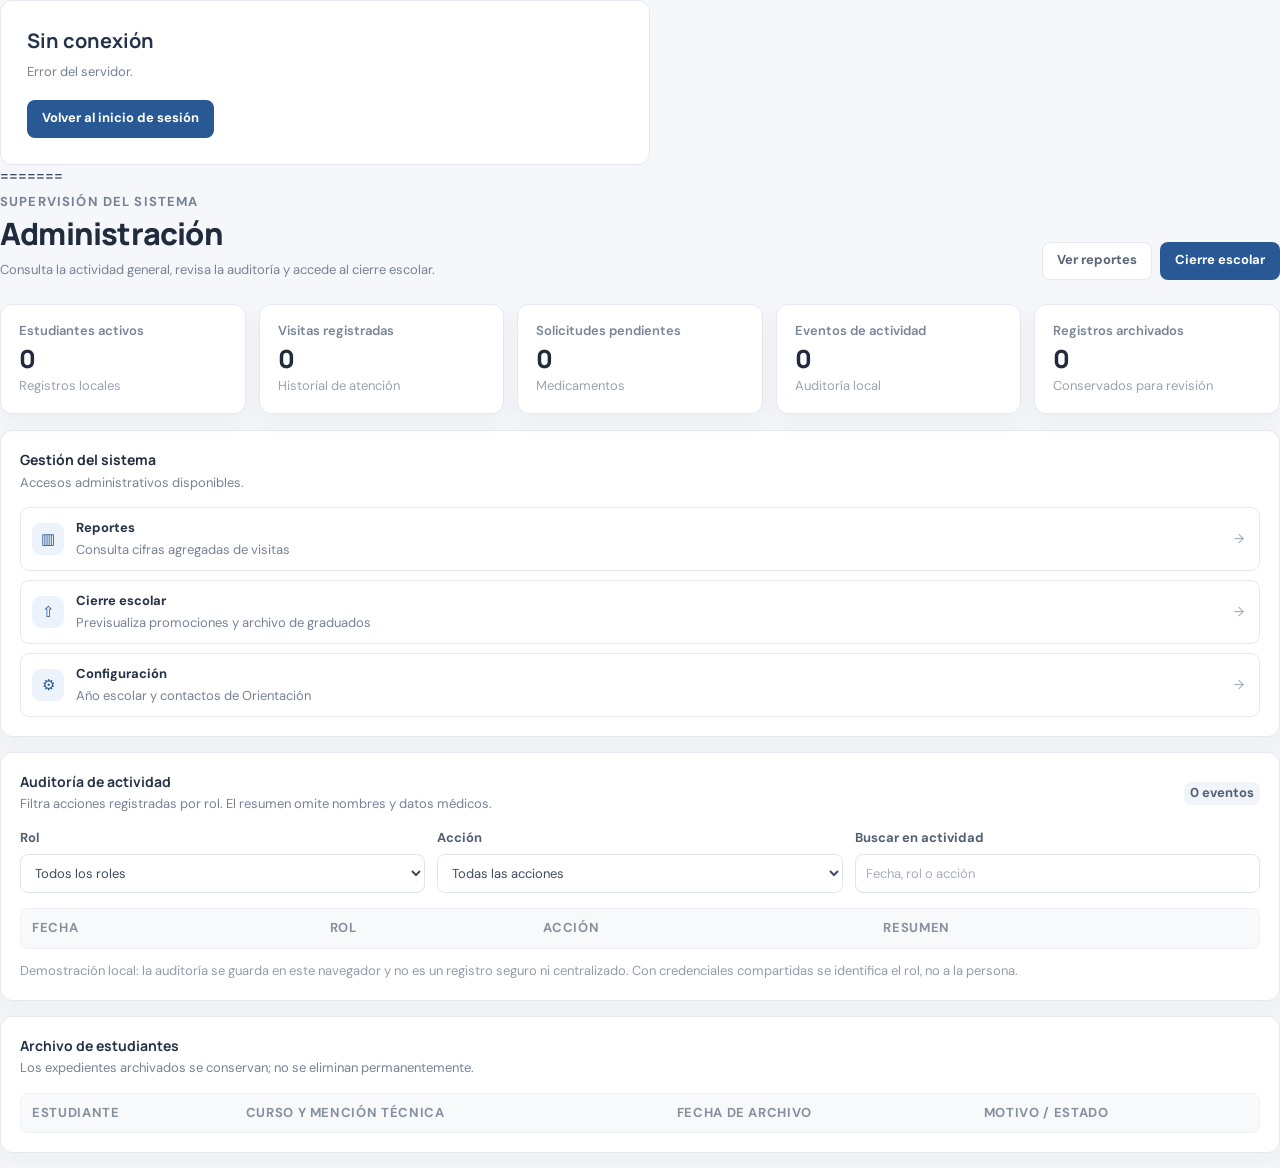
==== commit aba3f455: "Claude no sirve" ====
--- a/administracion.html
+++ b/administracion.html
@@ -1,10 +1,12 @@
 <!doctype html>
 <html lang="es">
+
   <head>
     <meta charset="utf-8" />
     <meta name="viewport" content="width=device-width,initial-scale=1" />
     <title>Administración | IPHA Enfermería Escolar</title>
     <link rel="stylesheet" href="styles.css" />
+    <script src="api.js" defer></script>
     <script src="app.js" defer></script>
   </head>
   <body>
@@ -92,4 +94,54 @@
       </p>
     </div>
   </body>
-</html>+=======
+<head>
+  <meta charset="utf-8">
+  <meta name="viewport" content="width=device-width,initial-scale=1">
+  <title>Administración | IPHA Enfermería Escolar</title>
+  <link rel="stylesheet" href="styles.css">
+  <script src="app.js" defer></script>
+</head>
+<body>
+  <div id="app" data-page="admin">
+    <section class="page-heading">
+      <div><p class="eyebrow">Supervisión del sistema</p><h1>Administración</h1><p>Consulta la actividad general, revisa la auditoría y accede al cierre escolar.</p></div>
+      <div class="page-actions"><a class="btn secondary" href="reportes.html">Ver reportes</a><a class="btn" href="cierre-escolar.html">Cierre escolar</a></div>
+    </section>
+
+    <section class="stats-grid admin-stats" aria-label="Resumen administrativo">
+      <article class="stat-card"><span class="stat-label">Estudiantes activos</span><strong class="stat-value" id="adminStudents">0</strong><small class="stat-note">Registros locales</small></article>
+      <article class="stat-card"><span class="stat-label">Visitas registradas</span><strong class="stat-value" id="adminVisits">0</strong><small class="stat-note">Historial de atención</small></article>
+      <article class="stat-card"><span class="stat-label">Solicitudes pendientes</span><strong class="stat-value" id="adminPendingRequests">0</strong><small class="stat-note">Medicamentos</small></article>
+      <article class="stat-card"><span class="stat-label">Eventos de actividad</span><strong class="stat-value" id="adminEvents">0</strong><small class="stat-note">Auditoría local</small></article>
+      <article class="stat-card"><span class="stat-label">Registros archivados</span><strong class="stat-value" id="adminArchived">0</strong><small class="stat-note">Conservados para revisión</small></article>
+    </section>
+
+    <section class="panel admin-shortcuts">
+      <div class="panel-header"><div><h2>Gestión del sistema</h2><p>Accesos administrativos disponibles.</p></div></div>
+      <div class="quick-actions">
+        <a class="quick-action" href="reportes.html"><span class="quick-icon" aria-hidden="true">▥</span><span><strong>Reportes</strong><small>Consulta cifras agregadas de visitas</small></span><span class="quick-arrow" aria-hidden="true">→</span></a>
+        <a class="quick-action" href="cierre-escolar.html"><span class="quick-icon" aria-hidden="true">⇧</span><span><strong>Cierre escolar</strong><small>Previsualiza promociones y archivo de graduados</small></span><span class="quick-arrow" aria-hidden="true">→</span></a>
+        <a class="quick-action" href="configuracion.html"><span class="quick-icon" aria-hidden="true">⚙</span><span><strong>Configuración</strong><small>Año escolar y contactos de Orientación</small></span><span class="quick-arrow" aria-hidden="true">→</span></a>
+      </div>
+    </section>
+
+    <section class="card admin-audit-card">
+      <div class="card-heading"><div><h2>Auditoría de actividad</h2><p>Filtra acciones registradas por rol. El resumen omite nombres y datos médicos.</p></div><span class="count-pill" id="auditResultCount">0 eventos</span></div>
+      <div class="admin-filters">
+        <div class="field"><label for="auditRoleFilter">Rol</label><select class="control" id="auditRoleFilter"><option value="">Todos los roles</option><option>Enfermería</option><option>Orientación</option><option>Administración</option></select></div>
+        <div class="field"><label for="auditActionFilter">Acción</label><select class="control" id="auditActionFilter"><option value="">Todas las acciones</option></select></div>
+        <div class="field"><label for="auditSearch">Buscar en actividad</label><input class="control" id="auditSearch" type="search" placeholder="Fecha, rol o acción"></div>
+      </div>
+      <div class="table-wrap"><table><thead><tr><th>Fecha</th><th>Rol</th><th>Acción</th><th>Resumen</th></tr></thead><tbody id="auditRows"></tbody></table></div>
+      <p class="prototype-note">Demostración local: la auditoría se guarda en este navegador y no es un registro seguro ni centralizado. Con credenciales compartidas se identifica el rol, no a la persona.</p>
+    </section>
+
+    <section class="card admin-archive-card">
+      <div class="card-heading"><div><h2>Archivo de estudiantes</h2><p>Los expedientes archivados se conservan; no se eliminan permanentemente.</p></div></div>
+      <div class="table-wrap"><table><thead><tr><th>Estudiante</th><th>Curso y mención técnica</th><th>Fecha de archivo</th><th>Motivo / estado</th></tr></thead><tbody id="archiveRows"></tbody></table></div>
+    </section>
+  </div>
+</body>
+
+</html>
--- a/styles.css
+++ b/styles.css
@@ -1,23 +1,2636 @@
 @import url('https://fonts.googleapis.com/css2?family=DM+Sans:wght@400;500;600;700&family=Manrope:wght@500;600;700;800&display=swap');
 
-:root{font-family:'DM Sans',sans-serif;color:#263247;background:#f5f7fa;font-synthesis:none;text-rendering:optimizeLegibility;--ink:#202c3d;--muted:#778295;--line:#e5e9ef;--paper:#fff;--blue:#285995;--blue-dark:#1f4776;--blue-soft:#edf3fa;--orange:#e88a35;--green:#32835c;--red:#a64b47;--shadow:0 8px 24px rgba(32,48,70,.045)}
-*{box-sizing:border-box}body{margin:0;min-width:320px}button,input,select,textarea{font:inherit}button,a{-webkit-tap-highlight-color:transparent}a{color:inherit;text-decoration:none}button{cursor:pointer;color:inherit}.app-shell{min-height:100vh}.sidebar{position:fixed;inset:0 auto 0 0;width:252px;background:#fff;border-right:1px solid var(--line);padding:24px 17px 16px;display:flex;flex-direction:column;z-index:10}.brand{display:flex;align-items:center;gap:12px;min-height:68px;padding:0 8px 20px;border-bottom:1px solid #edf0f4}.brand img{width:55px;height:52px;object-fit:contain}.brand-name{font:800 17px Manrope,sans-serif;color:var(--ink)}.brand-name small{display:block;margin-top:3px;font:500 11px 'DM Sans',sans-serif;color:var(--muted)}.nav-groups{padding-top:18px;overflow:auto}.nav-group-label{margin:17px 10px 7px;color:#a1a9b5;font-size:9px;font-weight:700;text-transform:uppercase;letter-spacing:1.2px}.nav-group-label:first-child{margin-top:0}.nav{display:grid;gap:4px}.nav-link{position:relative;min-height:42px;padding:0 11px;display:flex;align-items:center;gap:11px;border-radius:9px;color:#606d80;font-size:12px;font-weight:600;transition:background .15s,color .15s}.nav-link:hover{background:#f6f8fb;color:var(--blue)}.nav-link.active{background:var(--blue-soft);color:var(--blue)}.nav-link.active:before{position:absolute;content:"";left:0;top:9px;bottom:9px;width:3px;border-radius:0 3px 3px 0;background:var(--orange)}.nav-icon{width:20px;text-align:center;font-size:16px}.nav-link[hidden]{display:none!important}.sidebar-bottom{margin-top:auto}.prototype-label{padding:10px 11px;margin:10px 2px 13px;border:1px solid #f0e4d7;border-radius:9px;background:#fffaf4;color:#9b6b3e;font-size:10px;line-height:1.4}.user-profile{display:flex;align-items:center;gap:10px;border-top:1px solid var(--line);padding:14px 5px 0}.avatar{width:36px;height:36px;border-radius:11px;background:#eaf0f8;color:var(--blue);display:grid;place-items:center;font-size:11px;font-weight:700;flex:none}.user-profile strong{display:block;font-size:11px}.user-profile small{display:block;margin-top:3px;color:var(--muted);font-size:10px}.main-area{min-height:100vh;margin-left:252px;display:flex;flex-direction:column}.topbar{height:64px;padding:0 clamp(22px,3.4vw,48px);display:flex;align-items:center;justify-content:space-between;background:rgba(255,255,255,.93);border-bottom:1px solid var(--line)}.top-left{display:flex;align-items:center;gap:12px;min-width:0}.breadcrumb{font-size:11px;color:#929baa}.breadcrumb strong{color:#4e5a6b;font-weight:600}.mobile-menu{display:none;width:34px;height:34px;border:1px solid var(--line);border-radius:8px;background:#fff}.top-actions{display:flex;align-items:center;gap:15px}.school-year{font-size:10px;color:var(--muted);white-space:nowrap}.role-control{display:flex;align-items:center;gap:7px;color:#7c8798;font-size:10px;white-space:nowrap}.role-control select{height:33px;padding:0 9px;border:1px solid var(--line);border-radius:8px;background:#fff;color:var(--ink);font-size:10px}.content{width:100%;max-width:1430px;margin:0 auto;padding:34px clamp(22px,3.4vw,48px) 50px;flex:1}.page-heading{display:flex;align-items:flex-end;justify-content:space-between;gap:20px;margin-bottom:24px}.page-heading h1{margin:0;color:var(--ink);font:800 clamp(24px,2.4vw,31px) Manrope,sans-serif;letter-spacing:-.8px}.page-heading p{margin:7px 0 0;color:var(--muted);font-size:12px;line-height:1.55}.eyebrow{margin:0 0 7px;color:var(--blue);font-size:9px;text-transform:uppercase;letter-spacing:1.15px;font-weight:700}.page-actions{display:flex;gap:8px;align-items:center;flex:none}.btn{min-height:38px;padding:0 14px;border:1px solid transparent;border-radius:8px;display:inline-flex;align-items:center;justify-content:center;gap:7px;background:var(--blue);color:#fff;font-size:11px;font-weight:700;transition:background .15s,transform .15s}.btn:hover{background:var(--blue-dark);transform:translateY(-1px)}.btn.secondary{background:#fff;border-color:var(--line);color:#596579}.btn.secondary:hover{border-color:#bdcbdc;color:var(--blue)}.btn.danger{background:#fff1ee;color:#a34540;border-color:#f3d8d3}.btn.danger:hover{background:#fbe5e1}.stats-grid{display:grid;grid-template-columns:repeat(4,minmax(0,1fr));gap:13px;margin-bottom:18px}.stat-card,.panel,.card{background:var(--paper);border:1px solid var(--line);border-radius:12px;box-shadow:var(--shadow)}.stat-card{min-height:110px;padding:17px 18px;display:flex;flex-direction:column;justify-content:space-between}.stat-label{color:#798497;font-size:10px;font-weight:600}.stat-value{color:var(--ink);font:800 25px Manrope,sans-serif;letter-spacing:-.5px}.stat-note{color:#9aa3b0;font-size:9px}.stat-note em{color:var(--green);font-style:normal;font-weight:700}.dashboard-grid{display:grid;grid-template-columns:minmax(0,1.6fr) minmax(260px,.9fr);gap:16px;align-items:start}.panel{padding:19px}.panel-header{display:flex;align-items:flex-start;justify-content:space-between;gap:12px;margin-bottom:15px}.panel-header h2,.card-title{margin:0;color:var(--ink);font:700 14px Manrope,sans-serif}.panel-header p,.panel-subtitle{margin:5px 0 0;color:var(--muted);font-size:10px;line-height:1.5}.text-link{color:var(--blue);font-size:10px;font-weight:700;white-space:nowrap}.text-link:hover{text-decoration:underline}.activity-list{display:grid;gap:0}.activity-row{display:grid;grid-template-columns:32px minmax(0,1fr) auto;align-items:center;gap:10px;padding:11px 0;border-top:1px solid #f0f2f5}.activity-row:first-child{border-top:0}.activity-symbol{width:30px;height:30px;border-radius:9px;background:#eef3f9;color:var(--blue);display:grid;place-items:center;font-size:13px}.activity-copy strong{display:block;font-size:10px}.activity-copy small{display:block;margin-top:3px;color:var(--muted);font-size:9px}.activity-date{color:#9ba4b1;font-size:9px;white-space:nowrap}.quick-actions{display:grid;gap:9px}.quick-action{min-height:64px;display:grid;grid-template-columns:34px 1fr 14px;align-items:center;gap:10px;border:1px solid var(--line);border-radius:9px;padding:10px 11px;transition:border-color .15s,background .15s}.quick-action:hover{border-color:#c8d5e5;background:#fbfcfe}.quick-icon{width:32px;height:32px;display:grid;place-items:center;border-radius:9px;background:var(--blue-soft);color:var(--blue);font-size:15px}.quick-action strong{display:block;font-size:10px}.quick-action small{display:block;margin-top:4px;color:var(--muted);font-size:9px}.quick-arrow{color:#9ba5b2}.info-banner{display:flex;gap:10px;padding:12px 13px;border:1px solid #e7edf5;border-radius:9px;background:#f7f9fc;color:#536174;font-size:10px;line-height:1.5}.info-banner strong{display:block;margin-bottom:3px;color:var(--ink);font-size:10px}.info-icon{color:var(--blue);font-weight:700}.card{padding:19px;margin-bottom:15px}.card-heading{display:flex;align-items:center;justify-content:space-between;gap:14px;margin-bottom:15px}.card-heading h2{margin:0;font:700 14px Manrope,sans-serif}.card-heading p{margin:4px 0 0;color:var(--muted);font-size:10px;line-height:1.45}.filters-grid{display:grid;grid-template-columns:minmax(200px,1.7fr) repeat(4,minmax(125px,1fr));gap:9px;margin-bottom:13px}.search-field,.filter-select,.control{height:39px;width:100%;padding:0 11px;border:1px solid #dfe5ec;border-radius:8px;background:#fff;color:#4d5a6d;font-size:10px;outline:0}.search-field:focus,.filter-select:focus,.control:focus,.field input:focus,.field select:focus,.field textarea:focus{border-color:#8ea9c8;box-shadow:0 0 0 3px #28599512}.need-legend{display:flex;align-items:center;gap:9px;flex-wrap:wrap;margin:8px 0 14px;color:#798497;font-size:9px}.need-legend strong{color:#596579}.need-tag{display:inline-flex;align-items:center;gap:6px;padding:5px 8px;border-radius:20px;background:#eff4ef;color:#397953;font-size:9px;font-weight:700;white-space:nowrap}.need-dot{width:7px;height:7px;border-radius:50%;background:currentColor}.need-tag.level-2{background:#fff5e5;color:#9b6a20}.need-tag.level-3{background:#fceeed;color:#a6423e}.table-wrap{width:100%;overflow:auto;border:1px solid #edf0f4;border-radius:9px}table{width:100%;border-collapse:collapse;min-width:720px}th{padding:10px 11px;text-align:left;background:#f8f9fb;color:#8691a0;font-size:8px;text-transform:uppercase;letter-spacing:.65px;font-weight:700;white-space:nowrap}td{padding:11px;border-top:1px solid #eff2f5;color:#536174;font-size:10px;vertical-align:middle}tbody tr:hover{background:#fcfdfe}.student-cell{display:flex;align-items:center;gap:9px;min-width:180px}.student-cell .avatar{width:30px;height:30px;border-radius:9px;font-size:9px}.student-name{font-size:10px;font-weight:700;color:#313e52}.student-code{display:block;margin-top:3px;color:#98a2b0;font-size:8px}.table-actions{display:flex;align-items:center;gap:7px;white-space:nowrap}.action-link{border:0;padding:0;background:transparent;color:var(--blue);font-size:9px;font-weight:700}.action-link:hover{text-decoration:underline}.count-pill{display:inline-grid;min-width:24px;height:23px;padding:0 6px;place-items:center;border-radius:7px;background:#f1f4f8;color:#526176;font-size:9px;font-weight:700}.empty-state{padding:34px;text-align:center;color:var(--muted);font-size:11px}.form-layout{display:grid;grid-template-columns:minmax(0,1.5fr) minmax(240px,.8fr);gap:15px;align-items:start}.form-section{padding:18px;border:1px solid var(--line);border-radius:11px;background:#fff}.form-section+.form-section{margin-top:13px}.section-heading{display:flex;align-items:center;gap:9px;margin:0 0 15px;font:700 12px Manrope,sans-serif}.section-marker{width:8px;height:8px;border-radius:50%;background:var(--blue)}.section-marker.orange{background:var(--orange)}.fields-grid{display:grid;grid-template-columns:repeat(2,minmax(0,1fr));gap:13px}.field{display:grid;gap:6px;min-width:0}.field.full{grid-column:1/-1}.field label{font-size:10px;font-weight:700;color:#526074}.field input,.field select,.field textarea{width:100%;min-height:38px;padding:9px 10px;border:1px solid #dfe5ec;border-radius:8px;background:#fff;color:#3f4c60;font-size:10px;outline:0}.field textarea{min-height:83px;resize:vertical}.field input::placeholder,.field textarea::placeholder{color:#a7afbb}.field small{color:#939dab;font-size:9px;line-height:1.45}.form-buttons{display:flex;justify-content:flex-end;gap:8px;padding-top:13px;margin-top:15px;border-top:1px solid #edf0f4}.side-note{padding:15px;border-radius:10px;background:#f8f9fb;border:1px solid #edf0f4}.side-note h3{margin:0 0 7px;font:700 11px Manrope,sans-serif}.side-note p,.side-note li{color:#798497;font-size:9px;line-height:1.6}.side-note ul{padding-left:15px;margin:8px 0}.detail-header{display:flex;align-items:center;gap:13px;padding:17px;background:#fff;border:1px solid var(--line);border-radius:11px;margin-bottom:14px}.detail-header .avatar{width:48px;height:48px;border-radius:13px;font-size:14px}.detail-header h2{margin:0;font:700 16px Manrope,sans-serif}.detail-header p{margin:5px 0 0;color:var(--muted);font-size:10px}.detail-actions{margin-left:auto;display:flex;gap:7px}.detail-panels{display:grid;grid-template-columns:repeat(2,minmax(0,1fr));gap:14px}.detail-panel{padding:17px;background:#fff;border:1px solid var(--line);border-radius:11px}.detail-panel h2{margin:0 0 14px;font:700 12px Manrope,sans-serif}.detail-grid{display:grid;grid-template-columns:repeat(2,minmax(0,1fr));gap:14px}.detail-item small{display:block;margin-bottom:5px;color:#929cab;font-size:9px}.detail-item strong{display:block;color:#3b485c;font-size:10px;font-weight:600;line-height:1.5}.timeline{display:grid;gap:10px}.timeline-item{display:grid;grid-template-columns:12px 1fr;gap:9px;font-size:10px;color:#586477}.timeline-dot{width:7px;height:7px;border-radius:50%;margin-top:4px;background:var(--blue)}.timeline-item small{display:block;margin-top:4px;color:#929cab;font-size:9px}.message-layout{display:grid;grid-template-columns:minmax(280px,.82fr) minmax(0,1.4fr);gap:15px;align-items:start}.message-list{display:grid;gap:9px}.message-card{padding:14px;border:1px solid var(--line);border-radius:10px;background:#fff}.message-card-head{display:flex;justify-content:space-between;align-items:center;gap:10px}.message-card h3{margin:0;font-size:10px}.message-meta{margin:7px 0;color:#8b95a3;font-size:9px}.message-copy{margin:0;color:#596579;font-size:10px;line-height:1.55}.status{display:inline-flex;align-items:center;padding:4px 7px;border-radius:20px;background:#fff5e6;color:#95691f;font-size:8px;font-weight:700}.status.done{background:#eaf5ef;color:#377b55}.message-status{margin-top:8px;color:#99a2af;font-size:8px}.legend-note{margin-top:12px;color:#8a95a4;font-size:9px;line-height:1.55}.split-stats{display:grid;grid-template-columns:repeat(2,minmax(0,1fr));gap:12px;margin-bottom:15px}.split-stat{padding:15px;border:1px solid var(--line);border-radius:10px;background:#fff}.split-stat span{display:block;color:var(--muted);font-size:9px}.split-stat strong{display:block;margin-top:6px;color:var(--ink);font:800 22px Manrope,sans-serif}.archive-row td{color:#737e8f}.ai-layout{display:grid;grid-template-columns:minmax(0,1.35fr) minmax(240px,.8fr);gap:17px;align-items:stretch}.ai-main{min-height:300px;padding:28px;display:flex;flex-direction:column;justify-content:center;border:1px solid var(--line);border-radius:13px;background:linear-gradient(135deg,#fff 0%,#f5f8fc 100%)}.ai-symbol{width:46px;height:46px;border-radius:13px;display:grid;place-items:center;background:#e9f0f9;color:var(--blue);font-size:23px}.ai-main h2{margin:16px 0 7px;font:700 17px Manrope,sans-serif}.ai-main p{max-width:510px;margin:0;color:#788496;font-size:11px;line-height:1.65}.ai-side{display:grid;align-content:start;gap:11px}.ai-step{padding:15px;border:1px solid var(--line);border-radius:10px;background:#fff}.ai-step small{color:var(--blue);font-size:8px;font-weight:700;text-transform:uppercase;letter-spacing:.7px}.ai-step strong{display:block;margin-top:6px;font-size:10px}.ai-step p{margin:5px 0 0;color:var(--muted);font-size:9px;line-height:1.5}.callout{padding:13px 14px;border:1px solid #f1e3d3;border-radius:9px;background:#fffaf5;color:#8d6847;font-size:9px;line-height:1.55}.toast{position:fixed;right:22px;bottom:22px;z-index:30;padding:12px 16px;border-radius:9px;background:#263b57;color:white;box-shadow:0 8px 24px #1b2e4629;font-size:10px;opacity:0;transform:translateY(6px);transition:.18s;pointer-events:none}.toast.show{opacity:1;transform:translateY(0)}.restricted{max-width:650px;padding:26px;border:1px solid var(--line);border-radius:12px;background:#fff}.restricted h1{margin:0;font:700 20px Manrope,sans-serif}.restricted p{margin:9px 0 18px;color:var(--muted);font-size:11px}.prototype-note{margin:13px 0 0;color:#929cab;font-size:9px;line-height:1.6}.hidden{display:none!important}
-@media(max-width:1100px){.sidebar{width:225px}.main-area{margin-left:225px}.filters-grid{grid-template-columns:repeat(3,minmax(0,1fr))}.filters-grid .search-field{grid-column:span 3}.stats-grid{gap:10px}.stat-card{min-height:100px;padding:14px}}
-@media(max-width:760px){.sidebar{width:270px;transform:translateX(-100%);transition:transform .2s;box-shadow:var(--shadow)}.sidebar.open{transform:translateX(0)}.main-area{margin-left:0}.topbar{height:58px;padding:0 15px}.mobile-menu{display:grid;place-items:center}.school-year{display:none}.role-control{font-size:0}.role-control select{font-size:10px}.content{padding:24px 15px 35px}.page-heading{align-items:flex-start;flex-direction:column;margin-bottom:18px}.page-actions{width:100%;justify-content:flex-start}.page-heading h1{font-size:24px}.stats-grid{grid-template-columns:repeat(2,minmax(0,1fr));gap:9px}.stat-card{min-height:91px;padding:13px}.stat-value{font-size:22px}.dashboard-grid,.form-layout,.message-layout,.ai-layout{grid-template-columns:1fr}.detail-panels{grid-template-columns:1fr}.filters-grid{grid-template-columns:repeat(2,minmax(0,1fr))}.filters-grid .search-field{grid-column:span 2}.panel,.card{padding:15px}.form-section{padding:15px}.activity-row{grid-template-columns:30px minmax(0,1fr)}.activity-date{display:none}.detail-header{align-items:flex-start;flex-wrap:wrap}.detail-actions{width:100%;margin-left:61px}.detail-grid{gap:12px}.ai-main{min-height:230px;padding:21px}.card-heading{align-items:flex-start}.table-wrap table{min-width:680px}}
-@media(max-width:420px){.top-actions{gap:6px}.role-control select{max-width:125px}.fields-grid{grid-template-columns:1fr}.field.full{grid-column:auto}.filters-grid{grid-template-columns:1fr}.filters-grid .search-field{grid-column:auto}.stats-grid{gap:7px}.stat-label{font-size:9px}.split-stats{gap:8px}}
-.student-lookup{position:relative}.student-lookup input[aria-invalid="true"]{border-color:#d56e65;box-shadow:0 0 0 3px #d56e6518}.field-error{min-height:0;color:#a6423e;font-size:9px;line-height:1.4}.field-error:empty{display:none}.student-lookup-results{position:absolute;top:calc(100% - 23px);left:0;right:0;z-index:8;max-height:250px;overflow:auto;padding:5px;border:1px solid #dfe5ec;border-radius:9px;background:#fff;box-shadow:0 10px 24px #263b5718}.student-lookup-results[hidden]{display:none}.lookup-result{width:100%;display:grid;gap:4px;padding:9px 10px;border:0;border-radius:6px;background:#fff;text-align:left}.lookup-result:hover,.lookup-result.active{background:#f2f6fb}.lookup-result strong{color:#3f4c60;font-size:10px}.lookup-result small,.student-lookup-empty{color:#8993a2;font-size:9px}.student-lookup-empty{padding:10px;line-height:1.5}
-.dispatch-check{display:flex;align-items:center;gap:9px}.field .dispatch-check input{width:16px;min-height:16px;margin:0;padding:0;accent-color:var(--blue)}.dispatch-check label{cursor:pointer}
-.visits-overview{display:grid;grid-template-columns:minmax(0,1.35fr) minmax(220px,.65fr);gap:12px;align-items:stretch;margin-bottom:15px}.visits-overview .side-note{padding:18px}.visits-overview .split-stat{display:flex;flex-direction:column;justify-content:center;min-height:100%}.visit-form-card{padding:24px}@media(max-width:760px){.visits-overview{grid-template-columns:1fr}.visit-form-card{padding:15px}}
-.stats-grid.three-stats{grid-template-columns:repeat(3,minmax(0,1fr))}.filters-grid.student-filters{grid-template-columns:minmax(200px,1.7fr) repeat(3,minmax(125px,1fr))}
-@media(max-width:1100px){.filters-grid.student-filters{grid-template-columns:repeat(3,minmax(0,1fr))}.filters-grid.student-filters .search-field{grid-column:span 3}}
-@media(max-width:760px){.filters-grid.student-filters{grid-template-columns:repeat(2,minmax(0,1fr))}.filters-grid.student-filters .search-field{grid-column:span 2}.stats-grid.three-stats{grid-template-columns:repeat(2,minmax(0,1fr))}}
-@media(max-width:420px){.filters-grid.student-filters{grid-template-columns:1fr}.filters-grid.student-filters .search-field{grid-column:auto}.stats-grid.three-stats{grid-template-columns:1fr}}
-.student-details-dialog{width:min(900px,calc(100vw - 32px));max-height:calc(100vh - 32px);padding:0;border:1px solid var(--line);border-radius:14px;background:#fff;color:var(--ink);box-shadow:0 18px 56px #1b2e4630}.student-details-dialog::backdrop{background:#17283d70}.student-dialog-top{display:flex;align-items:flex-start;justify-content:space-between;gap:18px;padding:22px 24px 15px}.student-dialog-top .eyebrow{margin:0 0 5px}.student-dialog-top h2{margin:0;font:700 18px Manrope,sans-serif}.student-dialog-top p:last-child{margin:5px 0 0;color:var(--muted);font-size:10px}.dialog-close{width:34px;height:34px;border:1px solid var(--line);border-radius:9px;background:#fff;color:#6f7b8d;font-size:23px;line-height:1}.dialog-close:hover{background:#f6f8fb;color:var(--ink)}.student-dialog-tabs{display:flex;gap:5px;padding:0 24px;border-bottom:1px solid var(--line)}.student-dialog-tab{position:relative;padding:11px 13px;border:0;background:transparent;color:#788497;font-size:10px;font-weight:700}.student-dialog-tab[aria-selected=true]{color:var(--blue)}.student-dialog-tab[aria-selected=true]:after{position:absolute;right:10px;bottom:-1px;left:10px;height:2px;background:var(--orange);content:""}.student-dialog-panel{max-height:calc(100vh - 145px);padding:20px 24px;overflow:auto}.student-dialog-panel[hidden]{display:none}.student-modal-identity{display:flex;align-items:center;gap:11px;margin-bottom:16px}.student-modal-identity .avatar{width:42px;height:42px;border-radius:12px;font-size:12px}.student-modal-identity h3,.student-history-heading h3{margin:0;color:var(--ink);font:700 13px Manrope,sans-serif}.student-modal-identity p,.student-history-heading p{margin:4px 0 0;color:var(--muted);font-size:10px}.student-modal-grid{display:grid;grid-template-columns:repeat(2,minmax(0,1fr));gap:12px}.student-modal-card{padding:15px;border:1px solid var(--line);border-radius:10px;background:#fff}.student-modal-card h3{margin:0 0 13px;font:700 11px Manrope,sans-serif}.student-modal-fields{display:grid;grid-template-columns:repeat(2,minmax(0,1fr));gap:13px 16px;margin:0}.student-modal-fields dt{margin-bottom:4px;color:#919baa;font-size:9px}.student-modal-fields dd{margin:0;color:#3f4c60;font-size:10px;line-height:1.5;overflow-wrap:anywhere}.student-modal-field-wide{grid-column:1/-1}.student-dialog-panel>.prototype-note{margin-top:13px}.student-history-heading{display:flex;align-items:flex-start;justify-content:space-between;gap:16px;margin-bottom:16px}.student-history-actions{display:flex;gap:8px;flex:none}.student-history-actions .btn{min-height:34px;font-size:9px}.student-dialog-panel .student-history-timeline{max-height:390px;min-width:0;overflow:auto}.student-dialog-panel .history-entry{padding:12px}.student-dialog-panel .history-entry p{font-size:10px}.student-dialog-panel .history-entry small{font-size:9px}.student-history-form{margin-top:16px;padding-top:15px;border-top:1px solid var(--line)}.student-history-form[hidden]{display:none}.student-history-form .field textarea{min-height:100px}.student-history-form .form-buttons{margin-top:10px;padding-top:10px}@media(max-width:640px){.student-dialog-top{padding:18px 18px 13px}.student-dialog-tabs{padding:0 18px}.student-dialog-panel{max-height:calc(100vh - 130px);padding:16px 18px}.student-modal-grid{grid-template-columns:1fr}.student-history-heading{display:grid}.student-history-actions{width:100%;flex-wrap:wrap}.student-history-actions .btn{flex:1}.student-modal-fields{gap:11px 12px}}@media(max-width:420px){.student-modal-fields{grid-template-columns:1fr}.student-modal-field-wide{grid-column:auto}.student-dialog-top h2{font-size:16px}}
-.history-entry{padding:9px 10px;border:1px solid #edf0f4;border-radius:8px;background:#fff}.history-entry+.history-entry{margin-top:7px}.history-entry-head{display:flex;justify-content:space-between;gap:8px;color:#39485d;font-size:9px}.history-entry-head time{color:#8591a0;font-weight:500;white-space:nowrap}.history-entry p{margin:6px 0;color:#596579;font-size:9px;line-height:1.45;white-space:pre-line}.history-entry small{color:#939dab;font-size:8px}.student-history-timeline{min-width:250px;max-height:240px;overflow:auto}.message-response-form{margin-top:12px;padding-top:10px;border-top:1px solid #edf0f4}.message-response-form .form-buttons{margin-top:8px;padding-top:8px}.status.unavailable{background:#fceeed;color:#a6423e}.report-controls{display:grid;grid-template-columns:repeat(3,minmax(140px,1fr)) auto;gap:10px;align-items:end;margin-bottom:16px}.report-controls .btn{white-space:nowrap}.report-stats{display:grid;grid-template-columns:repeat(3,minmax(0,1fr));gap:12px;margin-bottom:18px}.report-subheading{margin-top:20px}.report-medication-stats{display:grid;grid-template-columns:repeat(4,minmax(0,1fr));gap:10px}@media(max-width:900px){.report-controls{grid-template-columns:repeat(2,minmax(0,1fr))}.report-controls .btn{width:100%}.report-medication-stats{grid-template-columns:repeat(2,minmax(0,1fr))}}@media(max-width:520px){.report-controls,.report-stats,.report-medication-stats{grid-template-columns:1fr}}
-.login-demo-credentials{width:min(100%,360px);margin:0 0 18px;padding:13px;border:1px solid #ffffff30;border-radius:11px;background:#ffffff12}.login-demo-credentials h2{margin:0 0 9px;color:#fff;font:700 11px Manrope,sans-serif}.login-demo-credentials p{display:grid;grid-template-columns:1fr auto;gap:4px 10px;margin:0;padding:7px 0;border-top:1px solid #ffffff20;color:#ffffffd9;font-size:9px}.login-demo-credentials strong{grid-row:span 2;color:#fff;align-self:center}.login-demo-credentials code{font:500 8px 'DM Sans',sans-serif;text-align:right;color:#fff;overflow-wrap:anywhere}.role-badge{padding:7px 10px;border-radius:20px;background:#edf3fa;color:var(--blue);font-size:10px;font-weight:700;white-space:nowrap}.logout-button{min-height:32px;padding:0 10px;border:1px solid var(--line);border-radius:8px;background:#fff;color:#596579;font-size:10px;font-weight:700;white-space:nowrap}.logout-button:hover{border-color:#bdcbdc;color:var(--blue)}
-.login-demo-credentials strong{grid-row:span 1}.login-form-wrap .field select{height:44px;font-size:11px}
-.student-create-dialog .student-dialog-top{border-bottom:1px solid #edf0f4}.student-create-dialog #addStudentForm .student-dialog-panel{max-height:calc(100vh - 130px)}.student-create-dialog .fields-grid{gap:12px 14px}.student-create-dialog .field textarea{min-height:70px}
-.student-duplicate-dialog{width:min(680px,calc(100vw - 32px))}.student-duplicate-dialog .student-dialog-panel{max-height:calc(100vh - 150px)}.student-duplicate-candidates{display:grid;gap:9px;margin-top:15px}.student-duplicate-candidate{display:flex;align-items:center;justify-content:space-between;gap:14px;padding:13px;border:1px solid var(--line);border-radius:9px;background:#fbfcfe}.student-duplicate-candidate strong{color:var(--ink);font-size:11px}.student-duplicate-candidate p{margin:4px 0;color:#566378;font-size:9px}.student-duplicate-candidate small{color:#8c96a4;font-size:8px}.student-duplicate-candidate .btn{flex:none;min-height:34px;font-size:9px}.student-duplicate-create{margin-top:15px;padding:12px;border:1px solid #e8edf3;border-radius:9px;background:#f8fafc}.student-duplicate-create[hidden]{display:none}.student-duplicate-create p{margin:0 0 9px;color:#647186;font-size:9px;line-height:1.5}@media(max-width:560px){.student-duplicate-candidate{align-items:flex-start;flex-direction:column}.student-duplicate-candidate .btn{width:100%}}
-.need-tag.level-1{background:#eff4ef;color:#397953}.need-tag.unclassified{background:#f1f3f6;color:#596579}.priority-note{color:#667286;font-size:10px;line-height:1.45}.table-wrap table{min-width:850px}.student-cell .avatar{font-size:12px}.dialog-close{font-size:23px}
-body :is(p,small,label,button:not(.dialog-close),input,select,textarea,td,th,li,time,dt,dd,code,a,.eyebrow,.nav-group-label,.prototype-label,.breadcrumb,.school-year,.role-badge,.logout-button,.stat-label,.stat-note,.activity-date,.activity-copy strong,.activity-copy small,.quick-action strong,.quick-action small,.info-banner,.info-banner strong,.need-legend strong,.need-tag,.priority-note,.student-name,.student-code,.count-pill,.action-link,.empty-state,.section-heading,.field-error,.field small,.side-note h3,.side-note p,.side-note li,.detail-header p,.detail-panel h2,.detail-item small,.detail-item strong,.timeline-item,.timeline-item small,.message-card h3,.message-meta,.message-copy,.status,.message-status,.legend-note,.split-stat span,.ai-step small,.ai-step strong,.ai-step p,.ai-main p,.callout,.toast,.restricted p,.lookup-result strong,.lookup-result small,.student-lookup-empty,.student-dialog-top p,.student-dialog-tab,.student-modal-identity p,.student-history-heading p,.student-modal-card h3,.student-modal-fields dt,.student-modal-fields dd,.history-entry-head,.history-entry p,.history-entry small,.prototype-note,.student-duplicate-candidate strong,.student-duplicate-candidate p,.student-duplicate-candidate small,.student-duplicate-create p,.login-help,.login-role-note,.login-demo-credentials h2,.login-demo-credentials p,.login-demo-credentials strong,.login-demo-credentials code,.panel-subtitle){font-size:max(13px,.8125em)!important;line-height:1.45!important}
-body :is(.avatar,.student-cell .avatar,.student-modal-identity .avatar,.user-profile strong,.role-control){font-size:13px!important}
+.stats-grid.admin-stats {
+    grid-template-columns: repeat(5, minmax(0, 1fr));
+    margin-bottom: 16px
+}
+
+.admin-shortcuts {
+    margin-bottom: 15px
+}
+
+.admin-audit-card,
+.admin-archive-card {
+    margin-top: 15px
+}
+
+.admin-filters {
+    display: grid;
+    grid-template-columns: repeat(3, minmax(0, 1fr));
+    gap: 12px;
+    margin-bottom: 15px
+}
+
+.admin-filters .control {
+    width: 100%;
+    min-height: 38px;
+    padding: 8px 10px;
+    border: 1px solid #dfe5ec;
+    border-radius: 8px;
+    background: #fff;
+    color: #3f4c60
+}
+
+.orientation-stats {
+    margin-bottom: 15px
+}
+
+.orientation-inbox {
+    padding: 22px
+}
+
+.orientation-request-list {
+    grid-template-columns: repeat(auto-fit, minmax(min(100%, 360px), 1fr));
+    gap: 13px
+}
+
+.orientation-request {
+    display: flex;
+    min-height: 210px;
+    flex-direction: column;
+    padding: 18px
+}
+
+.orientation-request .message-card-head h3 {
+    font-size: 13px
+}
+
+.orientation-request .message-meta,
+.orientation-request .message-copy {
+    font-size: 12px;
+    line-height: 1.55
+}
+
+.orientation-request .orientation-note {
+    margin-top: 9px
+}
+
+.orientation-request .message-response-form {
+    margin-top: auto;
+    padding-top: 14px
+}
+
+.orientation-privacy {
+    margin-top: 15px
+}
+
+.orientation-home-panel {
+    padding: 22px
+}
+
+.orientation-home-panel .btn {
+    width: max-content
+}
+
+.orientation-home-panel .prototype-note {
+    margin-top: 15px
+}
+
+.admin-settings-layout {
+    grid-template-columns: minmax(0, 1.25fr) minmax(250px, .75fr)
+}
+
+.admin-settings-form {
+    padding: 22px
+}
+
+.admin-settings-form .control {
+    width: 100%;
+    min-height: 40px;
+    padding: 9px 10px;
+    border: 1px solid #dfe5ec;
+    border-radius: 8px;
+    background: #fff;
+    color: #3f4c60
+}
+
+.settings-subheading {
+    margin: 20px 0 13px;
+    font: 700 13px Manrope, sans-serif
+}
+
+.settings-security-panel {
+    padding: 19px
+}
+
+.settings-security-copy {
+    color: #596579;
+    font-size: 12px;
+    line-height: 1.6
+}
+
+.role-access-list {
+    display: grid;
+    gap: 10px;
+    padding: 0;
+    margin: 0;
+    list-style: none
+}
+
+.role-access-list li {
+    display: grid;
+    gap: 3px;
+    padding: 10px;
+    border: 1px solid var(--line);
+    border-radius: 8px;
+    background: #fff
+}
+
+.role-access-list strong {
+    font-size: 12px;
+    color: var(--ink)
+}
+
+.role-access-list span {
+    font-size: 11px;
+    color: var(--muted)
+}
+
+.page-actions {
+    display: flex;
+    gap: 9px;
+    flex-wrap: wrap
+}
+
+@media(max-width:1100px) {
+    .stats-grid.admin-stats {
+        grid-template-columns: repeat(3, minmax(0, 1fr))
+    }
+}
+
+@media(max-width:760px) {
+    .stats-grid.admin-stats {
+        grid-template-columns: repeat(2, minmax(0, 1fr))
+    }
+
+    .admin-filters,
+    .admin-settings-layout {
+        grid-template-columns: 1fr
+    }
+
+    .orientation-inbox,
+    .admin-settings-form {
+        padding: 16px
+    }
+
+    .orientation-request {
+        padding: 15px
+    }
+}
+
+@media(max-width:420px) {
+    .stats-grid.admin-stats {
+        grid-template-columns: 1fr
+    }
+}
+
+.login-page {
+    min-height: 100vh;
+    padding: 28px;
+    display: grid;
+    place-items: center;
+    background: #f5f7fa;
+    color: #202c3d
+}
+
+.login-frame {
+    width: min(100%, 1020px);
+    min-height: 570px;
+    display: grid;
+    grid-template-columns: 1fr 1fr;
+    overflow: hidden;
+    border: 1px solid #e5e9ef;
+    border-radius: 16px;
+    background: #fff;
+    box-shadow: 0 12px 35px rgba(32, 48, 70, .08)
+}
+
+.login-intro {
+    display: flex;
+    flex-direction: column;
+    justify-content: space-between;
+    padding: 38px;
+    background: linear-gradient(145deg, #1f4776, #285995);
+    color: #fff
+}
+
+.login-brand {
+    display: flex;
+    align-items: center;
+    gap: 11px;
+    width: max-content;
+    color: #fff
+}
+
+.login-brand img {
+    width: 48px;
+    height: 48px;
+    object-fit: contain;
+    border-radius: 11px;
+    background: #fff
+}
+
+.login-brand strong,
+.login-brand small {
+    display: block
+}
+
+.login-brand strong {
+    font: 800 16px Manrope, sans-serif;
+    letter-spacing: .5px
+}
+
+.login-brand small {
+    margin-top: 3px;
+    color: #ffffffbd;
+    font-size: 11px
+}
+
+.login-welcome {
+    max-width: 370px;
+    margin: 45px 0
+}
+
+.login-welcome .eyebrow {
+    color: #ffffffbd
+}
+
+.login-welcome h1 {
+    margin: 0;
+    font: 800 clamp(25px, 3vw, 34px)/1.18 Manrope, sans-serif;
+    letter-spacing: -.8px
+}
+
+.login-welcome>p:last-child {
+    margin: 14px 0 0;
+    color: #ffffffd6;
+    font-size: 12px;
+    line-height: 1.6
+}
+
+.login-intro-foot {
+    margin: 0;
+    color: #ffffffbd;
+    font-size: 10px
+}
+
+.login-content {
+    display: grid;
+    place-items: center;
+    padding: 42px
+}
+
+.login-form-wrap {
+    width: min(100%, 390px)
+}
+
+.login-form-wrap h2 {
+    margin: 0;
+    font: 800 25px Manrope, sans-serif;
+    letter-spacing: -.5px
+}
+
+.login-description {
+    margin: 8px 0 24px;
+    color: #778295;
+    font-size: 12px
+}
+
+.login-form-wrap form {
+    display: grid;
+    gap: 16px
+}
+
+.login-form-wrap .field {
+    gap: 7px
+}
+
+.login-form-wrap .field label {
+    font-size: 11px
+}
+
+.login-form-wrap .field input {
+    height: 44px;
+    font-size: 11px
+}
+
+.login-demo-warning {
+    margin: 0;
+    padding: 10px 12px;
+    border-left: 3px solid #e88a35;
+    border-radius: 0 7px 7px 0;
+    background: #fff8f0;
+    color: #845d3b;
+    font-size: 10px;
+    line-height: 1.5
+}
+
+.login-submit {
+    width: 100%;
+    margin-top: 1px
+}
+
+.login-feedback {
+    margin: 0;
+    color: #a64b47;
+    font-size: 11px;
+    line-height: 1.5
+}
+
+.login-help,
+.login-role-note {
+    margin: 18px 0 0;
+    color: #778295;
+    font-size: 10px;
+    line-height: 1.55
+}
+
+.login-role-note {
+    margin-top: 6px
+}
+
+@media(max-width:680px) {
+    .login-page {
+        padding: 14px
+    }
+
+    .login-frame {
+        grid-template-columns: 1fr
+    }
+
+    .login-intro {
+        min-height: 235px;
+        padding: 24px
+    }
+
+    .login-welcome {
+        margin: 27px 0 17px
+    }
+
+    .login-welcome h1 {
+        max-width: 460px;
+        font-size: 26px
+    }
+
+    .login-intro-foot {
+        display: none
+    }
+
+    .login-content {
+        padding: 28px 23px 32px
+    }
+}
+
+.message-layout.guidance-view {
+    grid-template-columns: minmax(0, 1fr)
+}
+
+.message-layout.guidance-view>.card {
+    padding: 23px
+}
+
+.message-layout.guidance-view .message-list {
+    grid-template-columns: repeat(auto-fit, minmax(min(100%, 360px), 1fr));
+    gap: 14px
+}
+
+.message-layout.guidance-view .message-card {
+    display: flex;
+    min-height: 180px;
+    flex-direction: column;
+    padding: 19px
+}
+
+.message-layout.guidance-view .message-card h3 {
+    font-size: 12px
+}
+
+.message-layout.guidance-view .message-meta {
+    font-size: 10px;
+    line-height: 1.5
+}
+
+.message-layout.guidance-view .message-copy {
+    margin-top: 9px;
+    font-size: 11px;
+    line-height: 1.6
+}
+
+.message-layout.guidance-view .message-response-form {
+    margin-top: auto;
+    padding-top: 14px
+}
+
+:root {
+    font-family: 'DM Sans', sans-serif;
+    color: #263247;
+    background: #f5f7fa;
+    font-synthesis: none;
+    text-rendering: optimizeLegibility;
+    --ink: #202c3d;
+    --muted: #778295;
+    --line: #e5e9ef;
+    --paper: #fff;
+    --blue: #285995;
+    --blue-dark: #1f4776;
+    --blue-soft: #edf3fa;
+    --orange: #e88a35;
+    --green: #32835c;
+    --red: #a64b47;
+    --shadow: 0 8px 24px rgba(32, 48, 70, .045)
+}
+
+* {
+    box-sizing: border-box
+}
+
+body {
+    margin: 0;
+    min-width: 320px
+}
+
+button,
+input,
+select,
+textarea {
+    font: inherit
+}
+
+button,
+a {
+    -webkit-tap-highlight-color: transparent
+}
+
+a {
+    color: inherit;
+    text-decoration: none
+}
+
+button {
+    cursor: pointer;
+    color: inherit
+}
+
+.app-shell {
+    min-height: 100vh
+}
+
+.sidebar {
+    position: fixed;
+    inset: 0 auto 0 0;
+    width: 252px;
+    background: #fff;
+    border-right: 1px solid var(--line);
+    padding: 24px 17px 16px;
+    display: flex;
+    flex-direction: column;
+    z-index: 10
+}
+
+.brand {
+    display: flex;
+    align-items: center;
+    gap: 12px;
+    min-height: 68px;
+    padding: 0 8px 20px;
+    border-bottom: 1px solid #edf0f4
+}
+
+.brand img {
+    width: 55px;
+    height: 52px;
+    object-fit: contain
+}
+
+.brand-name {
+    font: 800 17px Manrope, sans-serif;
+    color: var(--ink)
+}
+
+.brand-name small {
+    display: block;
+    margin-top: 3px;
+    font: 500 11px 'DM Sans', sans-serif;
+    color: var(--muted)
+}
+
+.nav-groups {
+    padding-top: 18px;
+    overflow: auto
+}
+
+.nav-group-label {
+    margin: 17px 10px 7px;
+    color: #a1a9b5;
+    font-size: 9px;
+    font-weight: 700;
+    text-transform: uppercase;
+    letter-spacing: 1.2px
+}
+
+.nav-group-label:first-child {
+    margin-top: 0
+}
+
+.nav {
+    display: grid;
+    gap: 4px
+}
+
+.nav-link {
+    position: relative;
+    min-height: 42px;
+    padding: 0 11px;
+    display: flex;
+    align-items: center;
+    gap: 11px;
+    border-radius: 9px;
+    color: #606d80;
+    font-size: 12px;
+    font-weight: 600;
+    transition: background .15s, color .15s
+}
+
+.nav-link:hover {
+    background: #f6f8fb;
+    color: var(--blue)
+}
+
+.nav-link.active {
+    background: var(--blue-soft);
+    color: var(--blue)
+}
+
+.nav-link.active:before {
+    position: absolute;
+    content: "";
+    left: 0;
+    top: 9px;
+    bottom: 9px;
+    width: 3px;
+    border-radius: 0 3px 3px 0;
+    background: var(--orange)
+}
+
+.nav-icon {
+    width: 20px;
+    text-align: center;
+    font-size: 16px
+}
+
+.nav-link[hidden] {
+    display: none !important
+}
+
+.sidebar-bottom {
+    margin-top: auto
+}
+
+.prototype-label {
+    padding: 10px 11px;
+    margin: 10px 2px 13px;
+    border: 1px solid #f0e4d7;
+    border-radius: 9px;
+    background: #fffaf4;
+    color: #9b6b3e;
+    font-size: 10px;
+    line-height: 1.4
+}
+
+.user-profile {
+    display: flex;
+    align-items: center;
+    gap: 10px;
+    border-top: 1px solid var(--line);
+    padding: 14px 5px 0
+}
+
+.avatar {
+    width: 36px;
+    height: 36px;
+    border-radius: 11px;
+    background: #eaf0f8;
+    color: var(--blue);
+    display: grid;
+    place-items: center;
+    font-size: 11px;
+    font-weight: 700;
+    flex: none
+}
+
+.user-profile strong {
+    display: block;
+    font-size: 11px
+}
+
+.user-profile small {
+    display: block;
+    margin-top: 3px;
+    color: var(--muted);
+    font-size: 10px
+}
+
+.main-area {
+    min-height: 100vh;
+    margin-left: 252px;
+    display: flex;
+    flex-direction: column
+}
+
+.topbar {
+    height: 64px;
+    padding: 0 clamp(22px, 3.4vw, 48px);
+    display: flex;
+    align-items: center;
+    justify-content: space-between;
+    background: rgba(255, 255, 255, .93);
+    border-bottom: 1px solid var(--line)
+}
+
+.top-left {
+    display: flex;
+    align-items: center;
+    gap: 12px;
+    min-width: 0
+}
+
+.breadcrumb {
+    font-size: 11px;
+    color: #929baa
+}
+
+.breadcrumb strong {
+    color: #4e5a6b;
+    font-weight: 600
+}
+
+.mobile-menu {
+    display: none;
+    width: 34px;
+    height: 34px;
+    border: 1px solid var(--line);
+    border-radius: 8px;
+    background: #fff
+}
+
+.top-actions {
+    display: flex;
+    align-items: center;
+    gap: 15px
+}
+
+.school-year {
+    font-size: 10px;
+    color: var(--muted);
+    white-space: nowrap
+}
+
+.role-control {
+    display: flex;
+    align-items: center;
+    gap: 7px;
+    color: #7c8798;
+    font-size: 10px;
+    white-space: nowrap
+}
+
+.role-control select {
+    height: 33px;
+    padding: 0 9px;
+    border: 1px solid var(--line);
+    border-radius: 8px;
+    background: #fff;
+    color: var(--ink);
+    font-size: 10px
+}
+
+.content {
+    width: 100%;
+    max-width: 1430px;
+    margin: 0 auto;
+    padding: 34px clamp(22px, 3.4vw, 48px) 50px;
+    flex: 1
+}
+
+.page-heading {
+    display: flex;
+    align-items: flex-end;
+    justify-content: space-between;
+    gap: 20px;
+    margin-bottom: 24px
+}
+
+.page-heading h1 {
+    margin: 0;
+    color: var(--ink);
+    font: 800 clamp(24px, 2.4vw, 31px) Manrope, sans-serif;
+    letter-spacing: -.8px
+}
+
+.page-heading p {
+    margin: 7px 0 0;
+    color: var(--muted);
+    font-size: 12px;
+    line-height: 1.55
+}
+
+.eyebrow {
+    margin: 0 0 7px;
+    color: var(--blue);
+    font-size: 9px;
+    text-transform: uppercase;
+    letter-spacing: 1.15px;
+    font-weight: 700
+}
+
+.page-actions {
+    display: flex;
+    gap: 8px;
+    align-items: center;
+    flex: none
+}
+
+.btn {
+    min-height: 38px;
+    padding: 0 14px;
+    border: 1px solid transparent;
+    border-radius: 8px;
+    display: inline-flex;
+    align-items: center;
+    justify-content: center;
+    gap: 7px;
+    background: var(--blue);
+    color: #fff;
+    font-size: 11px;
+    font-weight: 700;
+    transition: background .15s, transform .15s
+}
+
+.btn:hover {
+    background: var(--blue-dark);
+    transform: translateY(-1px)
+}
+
+.btn.secondary {
+    background: #fff;
+    border-color: var(--line);
+    color: #596579
+}
+
+.btn.secondary:hover {
+    border-color: #bdcbdc;
+    color: var(--blue)
+}
+
+.btn.danger {
+    background: #fff1ee;
+    color: #a34540;
+    border-color: #f3d8d3
+}
+
+.btn.danger:hover {
+    background: #fbe5e1
+}
+
+.stats-grid {
+    display: grid;
+    grid-template-columns: repeat(4, minmax(0, 1fr));
+    gap: 13px;
+    margin-bottom: 18px
+}
+
+.stat-card,
+.panel,
+.card {
+    background: var(--paper);
+    border: 1px solid var(--line);
+    border-radius: 12px;
+    box-shadow: var(--shadow)
+}
+
+.stat-card {
+    min-height: 110px;
+    padding: 17px 18px;
+    display: flex;
+    flex-direction: column;
+    justify-content: space-between
+}
+
+.stat-label {
+    color: #798497;
+    font-size: 10px;
+    font-weight: 600
+}
+
+.stat-value {
+    color: var(--ink);
+    font: 800 25px Manrope, sans-serif;
+    letter-spacing: -.5px
+}
+
+.stat-note {
+    color: #9aa3b0;
+    font-size: 9px
+}
+
+.stat-note em {
+    color: var(--green);
+    font-style: normal;
+    font-weight: 700
+}
+
+.dashboard-grid {
+    display: grid;
+    grid-template-columns: minmax(0, 1.6fr) minmax(260px, .9fr);
+    gap: 16px;
+    align-items: start
+}
+
+.panel {
+    padding: 19px
+}
+
+.panel-header {
+    display: flex;
+    align-items: flex-start;
+    justify-content: space-between;
+    gap: 12px;
+    margin-bottom: 15px
+}
+
+.panel-header h2,
+.card-title {
+    margin: 0;
+    color: var(--ink);
+    font: 700 14px Manrope, sans-serif
+}
+
+.panel-header p,
+.panel-subtitle {
+    margin: 5px 0 0;
+    color: var(--muted);
+    font-size: 10px;
+    line-height: 1.5
+}
+
+.text-link {
+    color: var(--blue);
+    font-size: 10px;
+    font-weight: 700;
+    white-space: nowrap
+}
+
+.text-link:hover {
+    text-decoration: underline
+}
+
+.activity-list {
+    display: grid;
+    gap: 0
+}
+
+.activity-row {
+    display: grid;
+    grid-template-columns: 32px minmax(0, 1fr) auto;
+    align-items: center;
+    gap: 10px;
+    padding: 11px 0;
+    border-top: 1px solid #f0f2f5
+}
+
+.activity-row:first-child {
+    border-top: 0
+}
+
+.activity-symbol {
+    width: 30px;
+    height: 30px;
+    border-radius: 9px;
+    background: #eef3f9;
+    color: var(--blue);
+    display: grid;
+    place-items: center;
+    font-size: 13px
+}
+
+.activity-copy strong {
+    display: block;
+    font-size: 10px
+}
+
+.activity-copy small {
+    display: block;
+    margin-top: 3px;
+    color: var(--muted);
+    font-size: 9px
+}
+
+.activity-date {
+    color: #9ba4b1;
+    font-size: 9px;
+    white-space: nowrap
+}
+
+.quick-actions {
+    display: grid;
+    gap: 9px
+}
+
+.quick-action {
+    min-height: 64px;
+    display: grid;
+    grid-template-columns: 34px 1fr 14px;
+    align-items: center;
+    gap: 10px;
+    border: 1px solid var(--line);
+    border-radius: 9px;
+    padding: 10px 11px;
+    transition: border-color .15s, background .15s
+}
+
+.quick-action:hover {
+    border-color: #c8d5e5;
+    background: #fbfcfe
+}
+
+.quick-icon {
+    width: 32px;
+    height: 32px;
+    display: grid;
+    place-items: center;
+    border-radius: 9px;
+    background: var(--blue-soft);
+    color: var(--blue);
+    font-size: 15px
+}
+
+.quick-action strong {
+    display: block;
+    font-size: 10px
+}
+
+.quick-action small {
+    display: block;
+    margin-top: 4px;
+    color: var(--muted);
+    font-size: 9px
+}
+
+.quick-arrow {
+    color: #9ba5b2
+}
+
+.info-banner {
+    display: flex;
+    gap: 10px;
+    padding: 12px 13px;
+    border: 1px solid #e7edf5;
+    border-radius: 9px;
+    background: #f7f9fc;
+    color: #536174;
+    font-size: 10px;
+    line-height: 1.5
+}
+
+.info-banner strong {
+    display: block;
+    margin-bottom: 3px;
+    color: var(--ink);
+    font-size: 10px
+}
+
+.info-icon {
+    color: var(--blue);
+    font-weight: 700
+}
+
+.card {
+    padding: 19px;
+    margin-bottom: 15px
+}
+
+.card-heading {
+    display: flex;
+    align-items: center;
+    justify-content: space-between;
+    gap: 14px;
+    margin-bottom: 15px
+}
+
+.card-heading h2 {
+    margin: 0;
+    font: 700 14px Manrope, sans-serif
+}
+
+.card-heading p {
+    margin: 4px 0 0;
+    color: var(--muted);
+    font-size: 10px;
+    line-height: 1.45
+}
+
+.filters-grid {
+    display: grid;
+    grid-template-columns: minmax(200px, 1.7fr) repeat(4, minmax(125px, 1fr));
+    gap: 9px;
+    margin-bottom: 13px
+}
+
+.search-field,
+.filter-select,
+.control {
+    height: 39px;
+    width: 100%;
+    padding: 0 11px;
+    border: 1px solid #dfe5ec;
+    border-radius: 8px;
+    background: #fff;
+    color: #4d5a6d;
+    font-size: 10px;
+    outline: 0
+}
+
+.search-field:focus,
+.filter-select:focus,
+.control:focus,
+.field input:focus,
+.field select:focus,
+.field textarea:focus {
+    border-color: #8ea9c8;
+    box-shadow: 0 0 0 3px #28599512
+}
+
+.need-legend {
+    display: flex;
+    align-items: center;
+    gap: 9px;
+    flex-wrap: wrap;
+    margin: 8px 0 14px;
+    color: #798497;
+    font-size: 9px
+}
+
+.need-legend strong {
+    color: #596579
+}
+
+.need-tag {
+    display: inline-flex;
+    align-items: center;
+    gap: 6px;
+    padding: 5px 8px;
+    border-radius: 20px;
+    background: #eff4ef;
+    color: #397953;
+    font-size: 9px;
+    font-weight: 700;
+    white-space: nowrap
+}
+
+.need-dot {
+    width: 7px;
+    height: 7px;
+    border-radius: 50%;
+    background: currentColor
+}
+
+.need-tag.level-2 {
+    background: #fff5e5;
+    color: #9b6a20
+}
+
+.need-tag.level-3 {
+    background: #fceeed;
+    color: #a6423e
+}
+
+.table-wrap {
+    width: 100%;
+    overflow: auto;
+    border: 1px solid #edf0f4;
+    border-radius: 9px
+}
+
+table {
+    width: 100%;
+    border-collapse: collapse;
+    min-width: 720px
+}
+
+th {
+    padding: 10px 11px;
+    text-align: left;
+    background: #f8f9fb;
+    color: #8691a0;
+    font-size: 8px;
+    text-transform: uppercase;
+    letter-spacing: .65px;
+    font-weight: 700;
+    white-space: nowrap
+}
+
+td {
+    padding: 11px;
+    border-top: 1px solid #eff2f5;
+    color: #536174;
+    font-size: 10px;
+    vertical-align: middle
+}
+
+tbody tr:hover {
+    background: #fcfdfe
+}
+
+.student-cell {
+    display: flex;
+    align-items: center;
+    gap: 9px;
+    min-width: 180px
+}
+
+.student-cell .avatar {
+    width: 30px;
+    height: 30px;
+    border-radius: 9px;
+    font-size: 9px
+}
+
+.student-name {
+    font-size: 10px;
+    font-weight: 700;
+    color: #313e52
+}
+
+.student-code {
+    display: block;
+    margin-top: 3px;
+    color: #98a2b0;
+    font-size: 8px
+}
+
+.table-actions {
+    display: flex;
+    align-items: center;
+    gap: 7px;
+    white-space: nowrap
+}
+
+.action-link {
+    border: 0;
+    padding: 0;
+    background: transparent;
+    color: var(--blue);
+    font-size: 9px;
+    font-weight: 700
+}
+
+.action-link:hover {
+    text-decoration: underline
+}
+
+.count-pill {
+    display: inline-grid;
+    min-width: 24px;
+    height: 23px;
+    padding: 0 6px;
+    place-items: center;
+    border-radius: 7px;
+    background: #f1f4f8;
+    color: #526176;
+    font-size: 9px;
+    font-weight: 700
+}
+
+.empty-state {
+    padding: 34px;
+    text-align: center;
+    color: var(--muted);
+    font-size: 11px
+}
+
+.form-layout {
+    display: grid;
+    grid-template-columns: minmax(0, 1.5fr) minmax(240px, .8fr);
+    gap: 15px;
+    align-items: start
+}
+
+.form-section {
+    padding: 18px;
+    border: 1px solid var(--line);
+    border-radius: 11px;
+    background: #fff
+}
+
+.form-section+.form-section {
+    margin-top: 13px
+}
+
+.section-heading {
+    display: flex;
+    align-items: center;
+    gap: 9px;
+    margin: 0 0 15px;
+    font: 700 12px Manrope, sans-serif
+}
+
+.section-marker {
+    width: 8px;
+    height: 8px;
+    border-radius: 50%;
+    background: var(--blue)
+}
+
+.section-marker.orange {
+    background: var(--orange)
+}
+
+.fields-grid {
+    display: grid;
+    grid-template-columns: repeat(2, minmax(0, 1fr));
+    gap: 13px
+}
+
+.field {
+    display: grid;
+    gap: 6px;
+    min-width: 0
+}
+
+.field.full {
+    grid-column: 1/-1
+}
+
+.field label {
+    font-size: 10px;
+    font-weight: 700;
+    color: #526074
+}
+
+.field input,
+.field select,
+.field textarea {
+    width: 100%;
+    min-height: 38px;
+    padding: 9px 10px;
+    border: 1px solid #dfe5ec;
+    border-radius: 8px;
+    background: #fff;
+    color: #3f4c60;
+    font-size: 10px;
+    outline: 0
+}
+
+.field textarea {
+    min-height: 83px;
+    resize: vertical
+}
+
+.field input::placeholder,
+.field textarea::placeholder {
+    color: #a7afbb
+}
+
+.field small {
+    color: #939dab;
+    font-size: 9px;
+    line-height: 1.45
+}
+
+.form-buttons {
+    display: flex;
+    justify-content: flex-end;
+    gap: 8px;
+    padding-top: 13px;
+    margin-top: 15px;
+    border-top: 1px solid #edf0f4
+}
+
+.side-note {
+    padding: 15px;
+    border-radius: 10px;
+    background: #f8f9fb;
+    border: 1px solid #edf0f4
+}
+
+.side-note h3 {
+    margin: 0 0 7px;
+    font: 700 11px Manrope, sans-serif
+}
+
+.side-note p,
+.side-note li {
+    color: #798497;
+    font-size: 9px;
+    line-height: 1.6
+}
+
+.side-note ul {
+    padding-left: 15px;
+    margin: 8px 0
+}
+
+.detail-header {
+    display: flex;
+    align-items: center;
+    gap: 13px;
+    padding: 17px;
+    background: #fff;
+    border: 1px solid var(--line);
+    border-radius: 11px;
+    margin-bottom: 14px
+}
+
+.detail-header .avatar {
+    width: 48px;
+    height: 48px;
+    border-radius: 13px;
+    font-size: 14px
+}
+
+.detail-header h2 {
+    margin: 0;
+    font: 700 16px Manrope, sans-serif
+}
+
+.detail-header p {
+    margin: 5px 0 0;
+    color: var(--muted);
+    font-size: 10px
+}
+
+.detail-actions {
+    margin-left: auto;
+    display: flex;
+    gap: 7px
+}
+
+.detail-panels {
+    display: grid;
+    grid-template-columns: repeat(2, minmax(0, 1fr));
+    gap: 14px
+}
+
+.detail-panel {
+    padding: 17px;
+    background: #fff;
+    border: 1px solid var(--line);
+    border-radius: 11px
+}
+
+.detail-panel h2 {
+    margin: 0 0 14px;
+    font: 700 12px Manrope, sans-serif
+}
+
+.detail-grid {
+    display: grid;
+    grid-template-columns: repeat(2, minmax(0, 1fr));
+    gap: 14px
+}
+
+.detail-item small {
+    display: block;
+    margin-bottom: 5px;
+    color: #929cab;
+    font-size: 9px
+}
+
+.detail-item strong {
+    display: block;
+    color: #3b485c;
+    font-size: 10px;
+    font-weight: 600;
+    line-height: 1.5
+}
+
+.timeline {
+    display: grid;
+    gap: 10px
+}
+
+.timeline-item {
+    display: grid;
+    grid-template-columns: 12px 1fr;
+    gap: 9px;
+    font-size: 10px;
+    color: #586477
+}
+
+.timeline-dot {
+    width: 7px;
+    height: 7px;
+    border-radius: 50%;
+    margin-top: 4px;
+    background: var(--blue)
+}
+
+.timeline-item small {
+    display: block;
+    margin-top: 4px;
+    color: #929cab;
+    font-size: 9px
+}
+
+.message-layout {
+    display: grid;
+    grid-template-columns: minmax(280px, .82fr) minmax(0, 1.4fr);
+    gap: 15px;
+    align-items: start
+}
+
+.message-list {
+    display: grid;
+    gap: 9px
+}
+
+.message-card {
+    padding: 14px;
+    border: 1px solid var(--line);
+    border-radius: 10px;
+    background: #fff
+}
+
+.message-card-head {
+    display: flex;
+    justify-content: space-between;
+    align-items: center;
+    gap: 10px
+}
+
+.message-card h3 {
+    margin: 0;
+    font-size: 10px
+}
+
+.message-meta {
+    margin: 7px 0;
+    color: #8b95a3;
+    font-size: 9px
+}
+
+.message-copy {
+    margin: 0;
+    color: #596579;
+    font-size: 10px;
+    line-height: 1.55
+}
+
+.status {
+    display: inline-flex;
+    align-items: center;
+    padding: 4px 7px;
+    border-radius: 20px;
+    background: #fff5e6;
+    color: #95691f;
+    font-size: 8px;
+    font-weight: 700
+}
+
+.status.done {
+    background: #eaf5ef;
+    color: #377b55
+}
+
+.message-status {
+    margin-top: 8px;
+    color: #99a2af;
+    font-size: 8px
+}
+
+.legend-note {
+    margin-top: 12px;
+    color: #8a95a4;
+    font-size: 9px;
+    line-height: 1.55
+}
+
+.split-stats {
+    display: grid;
+    grid-template-columns: repeat(2, minmax(0, 1fr));
+    gap: 12px;
+    margin-bottom: 15px
+}
+
+.split-stat {
+    padding: 15px;
+    border: 1px solid var(--line);
+    border-radius: 10px;
+    background: #fff
+}
+
+.split-stat span {
+    display: block;
+    color: var(--muted);
+    font-size: 9px
+}
+
+.split-stat strong {
+    display: block;
+    margin-top: 6px;
+    color: var(--ink);
+    font: 800 22px Manrope, sans-serif
+}
+
+.archive-row td {
+    color: #737e8f
+}
+
+.ai-layout {
+    display: grid;
+    grid-template-columns: minmax(0, 1.35fr) minmax(240px, .8fr);
+    gap: 17px;
+    align-items: stretch
+}
+
+.ai-main {
+    min-height: 300px;
+    padding: 28px;
+    display: flex;
+    flex-direction: column;
+    justify-content: center;
+    border: 1px solid var(--line);
+    border-radius: 13px;
+    background: linear-gradient(135deg, #fff 0%, #f5f8fc 100%)
+}
+
+.ai-symbol {
+    width: 46px;
+    height: 46px;
+    border-radius: 13px;
+    display: grid;
+    place-items: center;
+    background: #e9f0f9;
+    color: var(--blue);
+    font-size: 23px
+}
+
+.ai-main h2 {
+    margin: 16px 0 7px;
+    font: 700 17px Manrope, sans-serif
+}
+
+.ai-main p {
+    max-width: 510px;
+    margin: 0;
+    color: #788496;
+    font-size: 11px;
+    line-height: 1.65
+}
+
+.ai-side {
+    display: grid;
+    align-content: start;
+    gap: 11px
+}
+
+.ai-step {
+    padding: 15px;
+    border: 1px solid var(--line);
+    border-radius: 10px;
+    background: #fff
+}
+
+.ai-step small {
+    color: var(--blue);
+    font-size: 8px;
+    font-weight: 700;
+    text-transform: uppercase;
+    letter-spacing: .7px
+}
+
+.ai-step strong {
+    display: block;
+    margin-top: 6px;
+    font-size: 10px
+}
+
+.ai-step p {
+    margin: 5px 0 0;
+    color: var(--muted);
+    font-size: 9px;
+    line-height: 1.5
+}
+
+.callout {
+    padding: 13px 14px;
+    border: 1px solid #f1e3d3;
+    border-radius: 9px;
+    background: #fffaf5;
+    color: #8d6847;
+    font-size: 9px;
+    line-height: 1.55
+}
+
+.toast {
+    position: fixed;
+    right: 22px;
+    bottom: 22px;
+    z-index: 30;
+    padding: 12px 16px;
+    border-radius: 9px;
+    background: #263b57;
+    color: white;
+    box-shadow: 0 8px 24px #1b2e4629;
+    font-size: 10px;
+    opacity: 0;
+    transform: translateY(6px);
+    transition: .18s;
+    pointer-events: none
+}
+
+.toast.show {
+    opacity: 1;
+    transform: translateY(0)
+}
+
+.restricted {
+    max-width: 650px;
+    padding: 26px;
+    border: 1px solid var(--line);
+    border-radius: 12px;
+    background: #fff
+}
+
+.restricted h1 {
+    margin: 0;
+    font: 700 20px Manrope, sans-serif
+}
+
+.restricted p {
+    margin: 9px 0 18px;
+    color: var(--muted);
+    font-size: 11px
+}
+
+.prototype-note {
+    margin: 13px 0 0;
+    color: #929cab;
+    font-size: 9px;
+    line-height: 1.6
+}
+
+.hidden {
+    display: none !important
+}
+
+@media(max-width:1100px) {
+    .sidebar {
+        width: 225px
+    }
+
+    .main-area {
+        margin-left: 225px
+    }
+
+    .filters-grid {
+        grid-template-columns: repeat(3, minmax(0, 1fr))
+    }
+
+    .filters-grid .search-field {
+        grid-column: span 3
+    }
+
+    .stats-grid {
+        gap: 10px
+    }
+
+    .stat-card {
+        min-height: 100px;
+        padding: 14px
+    }
+}
+
+@media(max-width:760px) {
+    .sidebar {
+        width: 270px;
+        transform: translateX(-100%);
+        transition: transform .2s;
+        box-shadow: var(--shadow)
+    }
+
+    .sidebar.open {
+        transform: translateX(0)
+    }
+
+    .main-area {
+        margin-left: 0
+    }
+
+    .topbar {
+        height: 58px;
+        padding: 0 15px
+    }
+
+    .mobile-menu {
+        display: grid;
+        place-items: center
+    }
+
+    .school-year {
+        display: none
+    }
+
+    .role-control {
+        font-size: 0
+    }
+
+    .role-control select {
+        font-size: 10px
+    }
+
+    .content {
+        padding: 24px 15px 35px
+    }
+
+    .page-heading {
+        align-items: flex-start;
+        flex-direction: column;
+        margin-bottom: 18px
+    }
+
+    .page-actions {
+        width: 100%;
+        justify-content: flex-start
+    }
+
+    .page-heading h1 {
+        font-size: 24px
+    }
+
+    .stats-grid {
+        grid-template-columns: repeat(2, minmax(0, 1fr));
+        gap: 9px
+    }
+
+    .stat-card {
+        min-height: 91px;
+        padding: 13px
+    }
+
+    .stat-value {
+        font-size: 22px
+    }
+
+    .dashboard-grid,
+    .form-layout,
+    .message-layout,
+    .ai-layout {
+        grid-template-columns: 1fr
+    }
+
+    .detail-panels {
+        grid-template-columns: 1fr
+    }
+
+    .filters-grid {
+        grid-template-columns: repeat(2, minmax(0, 1fr))
+    }
+
+    .filters-grid .search-field {
+        grid-column: span 2
+    }
+
+    .panel,
+    .card {
+        padding: 15px
+    }
+
+    .form-section {
+        padding: 15px
+    }
+
+    .activity-row {
+        grid-template-columns: 30px minmax(0, 1fr)
+    }
+
+    .activity-date {
+        display: none
+    }
+
+    .detail-header {
+        align-items: flex-start;
+        flex-wrap: wrap
+    }
+
+    .detail-actions {
+        width: 100%;
+        margin-left: 61px
+    }
+
+    .detail-grid {
+        gap: 12px
+    }
+
+    .ai-main {
+        min-height: 230px;
+        padding: 21px
+    }
+
+    .card-heading {
+        align-items: flex-start
+    }
+
+    .table-wrap table {
+        min-width: 680px
+    }
+}
+
+@media(max-width:420px) {
+    .top-actions {
+        gap: 6px
+    }
+
+    .role-control select {
+        max-width: 125px
+    }
+
+    .fields-grid {
+        grid-template-columns: 1fr
+    }
+
+    .field.full {
+        grid-column: auto
+    }
+
+    .filters-grid {
+        grid-template-columns: 1fr
+    }
+
+    .filters-grid .search-field {
+        grid-column: auto
+    }
+
+    .stats-grid {
+        gap: 7px
+    }
+
+    .stat-label {
+        font-size: 9px
+    }
+
+    .split-stats {
+        gap: 8px
+    }
+}
+
+.student-lookup {
+    position: relative
+}
+
+.student-lookup input[aria-invalid="true"] {
+    border-color: #d56e65;
+    box-shadow: 0 0 0 3px #d56e6518
+}
+
+.field-error {
+    min-height: 0;
+    color: #a6423e;
+    font-size: 9px;
+    line-height: 1.4
+}
+
+.field-error:empty {
+    display: none
+}
+
+.student-lookup-results {
+    position: absolute;
+    top: calc(100% - 23px);
+    left: 0;
+    right: 0;
+    z-index: 8;
+    max-height: 250px;
+    overflow: auto;
+    padding: 5px;
+    border: 1px solid #dfe5ec;
+    border-radius: 9px;
+    background: #fff;
+    box-shadow: 0 10px 24px #263b5718
+}
+
+.student-lookup-results[hidden] {
+    display: none
+}
+
+.lookup-result {
+    width: 100%;
+    display: grid;
+    gap: 4px;
+    padding: 9px 10px;
+    border: 0;
+    border-radius: 6px;
+    background: #fff;
+    text-align: left
+}
+
+.lookup-result:hover,
+.lookup-result.active {
+    background: #f2f6fb
+}
+
+.lookup-result strong {
+    color: #3f4c60;
+    font-size: 10px
+}
+
+.lookup-result small,
+.student-lookup-empty {
+    color: #8993a2;
+    font-size: 9px
+}
+
+.student-lookup-empty {
+    padding: 10px;
+    line-height: 1.5
+}
+
+.dispatch-check {
+    display: flex;
+    align-items: center;
+    gap: 9px
+}
+
+.field .dispatch-check input {
+    width: 16px;
+    min-height: 16px;
+    margin: 0;
+    padding: 0;
+    accent-color: var(--blue)
+}
+
+.dispatch-check label {
+    cursor: pointer
+}
+
+.visits-overview {
+    display: grid;
+    grid-template-columns: minmax(0, 1.35fr) minmax(220px, .65fr);
+    gap: 12px;
+    align-items: stretch;
+    margin-bottom: 15px
+}
+
+.visits-overview .side-note {
+    padding: 18px
+}
+
+.visits-overview .split-stat {
+    display: flex;
+    flex-direction: column;
+    justify-content: center;
+    min-height: 100%
+}
+
+.visit-form-card {
+    padding: 24px
+}
+
+@media(max-width:760px) {
+    .visits-overview {
+        grid-template-columns: 1fr
+    }
+
+    .visit-form-card {
+        padding: 15px
+    }
+}
+
+.stats-grid.three-stats {
+    grid-template-columns: repeat(3, minmax(0, 1fr))
+}
+
+.filters-grid.student-filters {
+    grid-template-columns: minmax(200px, 1.7fr) repeat(3, minmax(125px, 1fr))
+}
+
+@media(max-width:1100px) {
+    .filters-grid.student-filters {
+        grid-template-columns: repeat(3, minmax(0, 1fr))
+    }
+
+    .filters-grid.student-filters .search-field {
+        grid-column: span 3
+    }
+}
+
+@media(max-width:760px) {
+    .filters-grid.student-filters {
+        grid-template-columns: repeat(2, minmax(0, 1fr))
+    }
+
+    .filters-grid.student-filters .search-field {
+        grid-column: span 2
+    }
+
+    .stats-grid.three-stats {
+        grid-template-columns: repeat(2, minmax(0, 1fr))
+    }
+}
+
+@media(max-width:420px) {
+    .filters-grid.student-filters {
+        grid-template-columns: 1fr
+    }
+
+    .filters-grid.student-filters .search-field {
+        grid-column: auto
+    }
+
+    .stats-grid.three-stats {
+        grid-template-columns: 1fr
+    }
+}
+
+.student-details-dialog {
+    width: min(900px, calc(100vw - 32px));
+    max-height: calc(100vh - 32px);
+    padding: 0;
+    border: 1px solid var(--line);
+    border-radius: 14px;
+    background: #fff;
+    color: var(--ink);
+    box-shadow: 0 18px 56px #1b2e4630
+}
+
+.student-details-dialog::backdrop {
+    background: #17283d70
+}
+
+.student-dialog-top {
+    display: flex;
+    align-items: flex-start;
+    justify-content: space-between;
+    gap: 18px;
+    padding: 22px 24px 15px
+}
+
+.student-dialog-top .eyebrow {
+    margin: 0 0 5px
+}
+
+.student-dialog-top h2 {
+    margin: 0;
+    font: 700 18px Manrope, sans-serif
+}
+
+.student-dialog-top p:last-child {
+    margin: 5px 0 0;
+    color: var(--muted);
+    font-size: 10px
+}
+
+.dialog-close {
+    width: 34px;
+    height: 34px;
+    border: 1px solid var(--line);
+    border-radius: 9px;
+    background: #fff;
+    color: #6f7b8d;
+    font-size: 23px;
+    line-height: 1
+}
+
+.dialog-close:hover {
+    background: #f6f8fb;
+    color: var(--ink)
+}
+
+.student-dialog-tabs {
+    display: flex;
+    gap: 5px;
+    padding: 0 24px;
+    border-bottom: 1px solid var(--line)
+}
+
+.student-dialog-tab {
+    position: relative;
+    padding: 11px 13px;
+    border: 0;
+    background: transparent;
+    color: #788497;
+    font-size: 10px;
+    font-weight: 700
+}
+
+.student-dialog-tab[aria-selected=true] {
+    color: var(--blue)
+}
+
+.student-dialog-tab[aria-selected=true]:after {
+    position: absolute;
+    right: 10px;
+    bottom: -1px;
+    left: 10px;
+    height: 2px;
+    background: var(--orange);
+    content: ""
+}
+
+.student-dialog-panel {
+    max-height: calc(100vh - 145px);
+    padding: 20px 24px;
+    overflow: auto
+}
+
+.student-dialog-panel[hidden] {
+    display: none
+}
+
+.student-modal-identity {
+    display: flex;
+    align-items: center;
+    gap: 11px;
+    margin-bottom: 16px
+}
+
+.student-modal-identity .avatar {
+    width: 42px;
+    height: 42px;
+    border-radius: 12px;
+    font-size: 12px
+}
+
+.student-modal-identity h3,
+.student-history-heading h3 {
+    margin: 0;
+    color: var(--ink);
+    font: 700 13px Manrope, sans-serif
+}
+
+.student-modal-identity p,
+.student-history-heading p {
+    margin: 4px 0 0;
+    color: var(--muted);
+    font-size: 10px
+}
+
+.student-modal-grid {
+    display: grid;
+    grid-template-columns: repeat(2, minmax(0, 1fr));
+    gap: 12px
+}
+
+.student-modal-card {
+    padding: 15px;
+    border: 1px solid var(--line);
+    border-radius: 10px;
+    background: #fff
+}
+
+.student-modal-card h3 {
+    margin: 0 0 13px;
+    font: 700 11px Manrope, sans-serif
+}
+
+.student-modal-fields {
+    display: grid;
+    grid-template-columns: repeat(2, minmax(0, 1fr));
+    gap: 13px 16px;
+    margin: 0
+}
+
+.student-modal-fields dt {
+    margin-bottom: 4px;
+    color: #919baa;
+    font-size: 9px
+}
+
+.student-modal-fields dd {
+    margin: 0;
+    color: #3f4c60;
+    font-size: 10px;
+    line-height: 1.5;
+    overflow-wrap: anywhere
+}
+
+.student-modal-field-wide {
+    grid-column: 1/-1
+}
+
+.student-dialog-panel>.prototype-note {
+    margin-top: 13px
+}
+
+.student-history-heading {
+    display: flex;
+    align-items: flex-start;
+    justify-content: space-between;
+    gap: 16px;
+    margin-bottom: 16px
+}
+
+.student-history-actions {
+    display: flex;
+    gap: 8px;
+    flex: none
+}
+
+.student-history-actions .btn {
+    min-height: 34px;
+    font-size: 9px
+}
+
+.student-dialog-panel .student-history-timeline {
+    max-height: 390px;
+    min-width: 0;
+    overflow: auto
+}
+
+.student-dialog-panel .history-entry {
+    padding: 12px
+}
+
+.student-dialog-panel .history-entry p {
+    font-size: 10px
+}
+
+.student-dialog-panel .history-entry small {
+    font-size: 9px
+}
+
+.student-history-form {
+    margin-top: 16px;
+    padding-top: 15px;
+    border-top: 1px solid var(--line)
+}
+
+.student-history-form[hidden] {
+    display: none
+}
+
+.student-history-form .field textarea {
+    min-height: 100px
+}
+
+.student-history-form .form-buttons {
+    margin-top: 10px;
+    padding-top: 10px
+}
+
+@media(max-width:640px) {
+    .student-dialog-top {
+        padding: 18px 18px 13px
+    }
+
+    .student-dialog-tabs {
+        padding: 0 18px
+    }
+
+    .student-dialog-panel {
+        max-height: calc(100vh - 130px);
+        padding: 16px 18px
+    }
+
+    .student-modal-grid {
+        grid-template-columns: 1fr
+    }
+
+    .student-history-heading {
+        display: grid
+    }
+
+    .student-history-actions {
+        width: 100%;
+        flex-wrap: wrap
+    }
+
+    .student-history-actions .btn {
+        flex: 1
+    }
+
+    .student-modal-fields {
+        gap: 11px 12px
+    }
+}
+
+@media(max-width:420px) {
+    .student-modal-fields {
+        grid-template-columns: 1fr
+    }
+
+    .student-modal-field-wide {
+        grid-column: auto
+    }
+
+    .student-dialog-top h2 {
+        font-size: 16px
+    }
+}
+
+.history-entry {
+    padding: 9px 10px;
+    border: 1px solid #edf0f4;
+    border-radius: 8px;
+    background: #fff
+}
+
+.history-entry+.history-entry {
+    margin-top: 7px
+}
+
+.history-entry-head {
+    display: flex;
+    justify-content: space-between;
+    gap: 8px;
+    color: #39485d;
+    font-size: 9px
+}
+
+.history-entry-head time {
+    color: #8591a0;
+    font-weight: 500;
+    white-space: nowrap
+}
+
+.history-entry p {
+    margin: 6px 0;
+    color: #596579;
+    font-size: 9px;
+    line-height: 1.45;
+    white-space: pre-line
+}
+
+.history-entry small {
+    color: #939dab;
+    font-size: 8px
+}
+
+.student-history-timeline {
+    min-width: 250px;
+    max-height: 240px;
+    overflow: auto
+}
+
+.message-response-form {
+    margin-top: 12px;
+    padding-top: 10px;
+    border-top: 1px solid #edf0f4
+}
+
+.message-response-form .form-buttons {
+    margin-top: 8px;
+    padding-top: 8px
+}
+
+.status.unavailable {
+    background: #fceeed;
+    color: #a6423e
+}
+
+.report-controls {
+    display: grid;
+    grid-template-columns: repeat(3, minmax(140px, 1fr)) auto;
+    gap: 10px;
+    align-items: end;
+    margin-bottom: 16px
+}
+
+.report-controls .btn {
+    white-space: nowrap
+}
+
+.report-stats {
+    display: grid;
+    grid-template-columns: repeat(3, minmax(0, 1fr));
+    gap: 12px;
+    margin-bottom: 18px
+}
+
+.report-subheading {
+    margin-top: 20px
+}
+
+.report-medication-stats {
+    display: grid;
+    grid-template-columns: repeat(4, minmax(0, 1fr));
+    gap: 10px
+}
+
+@media(max-width:900px) {
+    .report-controls {
+        grid-template-columns: repeat(2, minmax(0, 1fr))
+    }
+
+    .report-controls .btn {
+        width: 100%
+    }
+
+    .report-medication-stats {
+        grid-template-columns: repeat(2, minmax(0, 1fr))
+    }
+}
+
+@media(max-width:520px) {
+
+    .report-controls,
+    .report-stats,
+    .report-medication-stats {
+        grid-template-columns: 1fr
+    }
+}
+
+.login-demo-credentials {
+    width: min(100%, 360px);
+    margin: 0 0 18px;
+    padding: 13px;
+    border: 1px solid #ffffff30;
+    border-radius: 11px;
+    background: #ffffff12
+}
+
+.login-demo-credentials h2 {
+    margin: 0 0 9px;
+    color: #fff;
+    font: 700 11px Manrope, sans-serif
+}
+
+.login-demo-credentials p {
+    display: grid;
+    grid-template-columns: 1fr auto;
+    gap: 4px 10px;
+    margin: 0;
+    padding: 7px 0;
+    border-top: 1px solid #ffffff20;
+    color: #ffffffd9;
+    font-size: 9px
+}
+
+.login-demo-credentials strong {
+    grid-row: span 2;
+    color: #fff;
+    align-self: center
+}
+
+.login-demo-credentials code {
+    font: 500 8px 'DM Sans', sans-serif;
+    text-align: right;
+    color: #fff;
+    overflow-wrap: anywhere
+}
+
+.role-badge {
+    padding: 7px 10px;
+    border-radius: 20px;
+    background: #edf3fa;
+    color: var(--blue);
+    font-size: 10px;
+    font-weight: 700;
+    white-space: nowrap
+}
+
+.logout-button {
+    min-height: 32px;
+    padding: 0 10px;
+    border: 1px solid var(--line);
+    border-radius: 8px;
+    background: #fff;
+    color: #596579;
+    font-size: 10px;
+    font-weight: 700;
+    white-space: nowrap
+}
+
+.logout-button:hover {
+    border-color: #bdcbdc;
+    color: var(--blue)
+}
+
+.login-demo-credentials strong {
+    grid-row: span 1
+}
+
+.login-form-wrap .field select {
+    height: 44px;
+    font-size: 11px
+}
+
+.student-create-dialog .student-dialog-top {
+    border-bottom: 1px solid #edf0f4
+}
+
+.student-create-dialog #addStudentForm .student-dialog-panel {
+    max-height: calc(100vh - 130px)
+}
+
+.student-create-dialog .fields-grid {
+    gap: 12px 14px
+}
+
+.student-create-dialog .field textarea {
+    min-height: 70px
+}
+
+.student-duplicate-dialog {
+    width: min(680px, calc(100vw - 32px))
+}
+
+.student-duplicate-dialog .student-dialog-panel {
+    max-height: calc(100vh - 150px)
+}
+
+.student-duplicate-candidates {
+    display: grid;
+    gap: 9px;
+    margin-top: 15px
+}
+
+.student-duplicate-candidate {
+    display: flex;
+    align-items: center;
+    justify-content: space-between;
+    gap: 14px;
+    padding: 13px;
+    border: 1px solid var(--line);
+    border-radius: 9px;
+    background: #fbfcfe
+}
+
+.student-duplicate-candidate strong {
+    color: var(--ink);
+    font-size: 11px
+}
+
+.student-duplicate-candidate p {
+    margin: 4px 0;
+    color: #566378;
+    font-size: 9px
+}
+
+.student-duplicate-candidate small {
+    color: #8c96a4;
+    font-size: 8px
+}
+
+.student-duplicate-candidate .btn {
+    flex: none;
+    min-height: 34px;
+    font-size: 9px
+}
+
+.student-duplicate-create {
+    margin-top: 15px;
+    padding: 12px;
+    border: 1px solid #e8edf3;
+    border-radius: 9px;
+    background: #f8fafc
+}
+
+.student-duplicate-create[hidden] {
+    display: none
+}
+
+.student-duplicate-create p {
+    margin: 0 0 9px;
+    color: #647186;
+    font-size: 9px;
+    line-height: 1.5
+}
+
+@media(max-width:560px) {
+    .student-duplicate-candidate {
+        align-items: flex-start;
+        flex-direction: column
+    }
+
+    .student-duplicate-candidate .btn {
+        width: 100%
+    }
+}
+
+.need-tag.level-1 {
+    background: #eff4ef;
+    color: #397953
+}
+
+.need-tag.unclassified {
+    background: #f1f3f6;
+    color: #596579
+}
+
+.priority-note {
+    color: #667286;
+    font-size: 10px;
+    line-height: 1.45
+}
+
+.table-wrap table {
+    min-width: 850px
+}
+
+.student-cell .avatar {
+    font-size: 12px
+}
+
+.dialog-close {
+    font-size: 23px
+}
+
+body :is(p, small, label, button:not(.dialog-close), input, select, textarea, td, th, li, time, dt, dd, code, a, .eyebrow, .nav-group-label, .prototype-label, .breadcrumb, .school-year, .role-badge, .logout-button, .stat-label, .stat-note, .activity-date, .activity-copy strong, .activity-copy small, .quick-action strong, .quick-action small, .info-banner, .info-banner strong, .need-legend strong, .need-tag, .priority-note, .student-name, .student-code, .count-pill, .action-link, .empty-state, .section-heading, .field-error, .field small, .side-note h3, .side-note p, .side-note li, .detail-header p, .detail-panel h2, .detail-item small, .detail-item strong, .timeline-item, .timeline-item small, .message-card h3, .message-meta, .message-copy, .status, .message-status, .legend-note, .split-stat span, .ai-step small, .ai-step strong, .ai-step p, .ai-main p, .callout, .toast, .restricted p, .lookup-result strong, .lookup-result small, .student-lookup-empty, .student-dialog-top p, .student-dialog-tab, .student-modal-identity p, .student-history-heading p, .student-modal-card h3, .student-modal-fields dt, .student-modal-fields dd, .history-entry-head, .history-entry p, .history-entry small, .prototype-note, .student-duplicate-candidate strong, .student-duplicate-candidate p, .student-duplicate-candidate small, .student-duplicate-create p, .login-help, .login-role-note, .login-demo-credentials h2, .login-demo-credentials p, .login-demo-credentials strong, .login-demo-credentials code, .panel-subtitle) {
+    font-size: max(13px, .8125em) !important;
+    line-height: 1.45 !important
+}
+
+body :is(.avatar, .student-cell .avatar, .student-modal-identity .avatar, .user-profile strong, .role-control) {
+    font-size: 13px !important
+}
--- a/styles.css
+++ b/styles.css
@@ -1,23 +1,2636 @@
 @import url('https://fonts.googleapis.com/css2?family=DM+Sans:wght@400;500;600;700&family=Manrope:wght@500;600;700;800&display=swap');
 
-:root{font-family:'DM Sans',sans-serif;color:#263247;background:#f5f7fa;font-synthesis:none;text-rendering:optimizeLegibility;--ink:#202c3d;--muted:#778295;--line:#e5e9ef;--paper:#fff;--blue:#285995;--blue-dark:#1f4776;--blue-soft:#edf3fa;--orange:#e88a35;--green:#32835c;--red:#a64b47;--shadow:0 8px 24px rgba(32,48,70,.045)}
-*{box-sizing:border-box}body{margin:0;min-width:320px}button,input,select,textarea{font:inherit}button,a{-webkit-tap-highlight-color:transparent}a{color:inherit;text-decoration:none}button{cursor:pointer;color:inherit}.app-shell{min-height:100vh}.sidebar{position:fixed;inset:0 auto 0 0;width:252px;background:#fff;border-right:1px solid var(--line);padding:24px 17px 16px;display:flex;flex-direction:column;z-index:10}.brand{display:flex;align-items:center;gap:12px;min-height:68px;padding:0 8px 20px;border-bottom:1px solid #edf0f4}.brand img{width:55px;height:52px;object-fit:contain}.brand-name{font:800 17px Manrope,sans-serif;color:var(--ink)}.brand-name small{display:block;margin-top:3px;font:500 11px 'DM Sans',sans-serif;color:var(--muted)}.nav-groups{padding-top:18px;overflow:auto}.nav-group-label{margin:17px 10px 7px;color:#a1a9b5;font-size:9px;font-weight:700;text-transform:uppercase;letter-spacing:1.2px}.nav-group-label:first-child{margin-top:0}.nav{display:grid;gap:4px}.nav-link{position:relative;min-height:42px;padding:0 11px;display:flex;align-items:center;gap:11px;border-radius:9px;color:#606d80;font-size:12px;font-weight:600;transition:background .15s,color .15s}.nav-link:hover{background:#f6f8fb;color:var(--blue)}.nav-link.active{background:var(--blue-soft);color:var(--blue)}.nav-link.active:before{position:absolute;content:"";left:0;top:9px;bottom:9px;width:3px;border-radius:0 3px 3px 0;background:var(--orange)}.nav-icon{width:20px;text-align:center;font-size:16px}.nav-link[hidden]{display:none!important}.sidebar-bottom{margin-top:auto}.prototype-label{padding:10px 11px;margin:10px 2px 13px;border:1px solid #f0e4d7;border-radius:9px;background:#fffaf4;color:#9b6b3e;font-size:10px;line-height:1.4}.user-profile{display:flex;align-items:center;gap:10px;border-top:1px solid var(--line);padding:14px 5px 0}.avatar{width:36px;height:36px;border-radius:11px;background:#eaf0f8;color:var(--blue);display:grid;place-items:center;font-size:11px;font-weight:700;flex:none}.user-profile strong{display:block;font-size:11px}.user-profile small{display:block;margin-top:3px;color:var(--muted);font-size:10px}.main-area{min-height:100vh;margin-left:252px;display:flex;flex-direction:column}.topbar{height:64px;padding:0 clamp(22px,3.4vw,48px);display:flex;align-items:center;justify-content:space-between;background:rgba(255,255,255,.93);border-bottom:1px solid var(--line)}.top-left{display:flex;align-items:center;gap:12px;min-width:0}.breadcrumb{font-size:11px;color:#929baa}.breadcrumb strong{color:#4e5a6b;font-weight:600}.mobile-menu{display:none;width:34px;height:34px;border:1px solid var(--line);border-radius:8px;background:#fff}.top-actions{display:flex;align-items:center;gap:15px}.school-year{font-size:10px;color:var(--muted);white-space:nowrap}.role-control{display:flex;align-items:center;gap:7px;color:#7c8798;font-size:10px;white-space:nowrap}.role-control select{height:33px;padding:0 9px;border:1px solid var(--line);border-radius:8px;background:#fff;color:var(--ink);font-size:10px}.content{width:100%;max-width:1430px;margin:0 auto;padding:34px clamp(22px,3.4vw,48px) 50px;flex:1}.page-heading{display:flex;align-items:flex-end;justify-content:space-between;gap:20px;margin-bottom:24px}.page-heading h1{margin:0;color:var(--ink);font:800 clamp(24px,2.4vw,31px) Manrope,sans-serif;letter-spacing:-.8px}.page-heading p{margin:7px 0 0;color:var(--muted);font-size:12px;line-height:1.55}.eyebrow{margin:0 0 7px;color:var(--blue);font-size:9px;text-transform:uppercase;letter-spacing:1.15px;font-weight:700}.page-actions{display:flex;gap:8px;align-items:center;flex:none}.btn{min-height:38px;padding:0 14px;border:1px solid transparent;border-radius:8px;display:inline-flex;align-items:center;justify-content:center;gap:7px;background:var(--blue);color:#fff;font-size:11px;font-weight:700;transition:background .15s,transform .15s}.btn:hover{background:var(--blue-dark);transform:translateY(-1px)}.btn.secondary{background:#fff;border-color:var(--line);color:#596579}.btn.secondary:hover{border-color:#bdcbdc;color:var(--blue)}.btn.danger{background:#fff1ee;color:#a34540;border-color:#f3d8d3}.btn.danger:hover{background:#fbe5e1}.stats-grid{display:grid;grid-template-columns:repeat(4,minmax(0,1fr));gap:13px;margin-bottom:18px}.stat-card,.panel,.card{background:var(--paper);border:1px solid var(--line);border-radius:12px;box-shadow:var(--shadow)}.stat-card{min-height:110px;padding:17px 18px;display:flex;flex-direction:column;justify-content:space-between}.stat-label{color:#798497;font-size:10px;font-weight:600}.stat-value{color:var(--ink);font:800 25px Manrope,sans-serif;letter-spacing:-.5px}.stat-note{color:#9aa3b0;font-size:9px}.stat-note em{color:var(--green);font-style:normal;font-weight:700}.dashboard-grid{display:grid;grid-template-columns:minmax(0,1.6fr) minmax(260px,.9fr);gap:16px;align-items:start}.panel{padding:19px}.panel-header{display:flex;align-items:flex-start;justify-content:space-between;gap:12px;margin-bottom:15px}.panel-header h2,.card-title{margin:0;color:var(--ink);font:700 14px Manrope,sans-serif}.panel-header p,.panel-subtitle{margin:5px 0 0;color:var(--muted);font-size:10px;line-height:1.5}.text-link{color:var(--blue);font-size:10px;font-weight:700;white-space:nowrap}.text-link:hover{text-decoration:underline}.activity-list{display:grid;gap:0}.activity-row{display:grid;grid-template-columns:32px minmax(0,1fr) auto;align-items:center;gap:10px;padding:11px 0;border-top:1px solid #f0f2f5}.activity-row:first-child{border-top:0}.activity-symbol{width:30px;height:30px;border-radius:9px;background:#eef3f9;color:var(--blue);display:grid;place-items:center;font-size:13px}.activity-copy strong{display:block;font-size:10px}.activity-copy small{display:block;margin-top:3px;color:var(--muted);font-size:9px}.activity-date{color:#9ba4b1;font-size:9px;white-space:nowrap}.quick-actions{display:grid;gap:9px}.quick-action{min-height:64px;display:grid;grid-template-columns:34px 1fr 14px;align-items:center;gap:10px;border:1px solid var(--line);border-radius:9px;padding:10px 11px;transition:border-color .15s,background .15s}.quick-action:hover{border-color:#c8d5e5;background:#fbfcfe}.quick-icon{width:32px;height:32px;display:grid;place-items:center;border-radius:9px;background:var(--blue-soft);color:var(--blue);font-size:15px}.quick-action strong{display:block;font-size:10px}.quick-action small{display:block;margin-top:4px;color:var(--muted);font-size:9px}.quick-arrow{color:#9ba5b2}.info-banner{display:flex;gap:10px;padding:12px 13px;border:1px solid #e7edf5;border-radius:9px;background:#f7f9fc;color:#536174;font-size:10px;line-height:1.5}.info-banner strong{display:block;margin-bottom:3px;color:var(--ink);font-size:10px}.info-icon{color:var(--blue);font-weight:700}.card{padding:19px;margin-bottom:15px}.card-heading{display:flex;align-items:center;justify-content:space-between;gap:14px;margin-bottom:15px}.card-heading h2{margin:0;font:700 14px Manrope,sans-serif}.card-heading p{margin:4px 0 0;color:var(--muted);font-size:10px;line-height:1.45}.filters-grid{display:grid;grid-template-columns:minmax(200px,1.7fr) repeat(4,minmax(125px,1fr));gap:9px;margin-bottom:13px}.search-field,.filter-select,.control{height:39px;width:100%;padding:0 11px;border:1px solid #dfe5ec;border-radius:8px;background:#fff;color:#4d5a6d;font-size:10px;outline:0}.search-field:focus,.filter-select:focus,.control:focus,.field input:focus,.field select:focus,.field textarea:focus{border-color:#8ea9c8;box-shadow:0 0 0 3px #28599512}.need-legend{display:flex;align-items:center;gap:9px;flex-wrap:wrap;margin:8px 0 14px;color:#798497;font-size:9px}.need-legend strong{color:#596579}.need-tag{display:inline-flex;align-items:center;gap:6px;padding:5px 8px;border-radius:20px;background:#eff4ef;color:#397953;font-size:9px;font-weight:700;white-space:nowrap}.need-dot{width:7px;height:7px;border-radius:50%;background:currentColor}.need-tag.level-2{background:#fff5e5;color:#9b6a20}.need-tag.level-3{background:#fceeed;color:#a6423e}.table-wrap{width:100%;overflow:auto;border:1px solid #edf0f4;border-radius:9px}table{width:100%;border-collapse:collapse;min-width:720px}th{padding:10px 11px;text-align:left;background:#f8f9fb;color:#8691a0;font-size:8px;text-transform:uppercase;letter-spacing:.65px;font-weight:700;white-space:nowrap}td{padding:11px;border-top:1px solid #eff2f5;color:#536174;font-size:10px;vertical-align:middle}tbody tr:hover{background:#fcfdfe}.student-cell{display:flex;align-items:center;gap:9px;min-width:180px}.student-cell .avatar{width:30px;height:30px;border-radius:9px;font-size:9px}.student-name{font-size:10px;font-weight:700;color:#313e52}.student-code{display:block;margin-top:3px;color:#98a2b0;font-size:8px}.table-actions{display:flex;align-items:center;gap:7px;white-space:nowrap}.action-link{border:0;padding:0;background:transparent;color:var(--blue);font-size:9px;font-weight:700}.action-link:hover{text-decoration:underline}.count-pill{display:inline-grid;min-width:24px;height:23px;padding:0 6px;place-items:center;border-radius:7px;background:#f1f4f8;color:#526176;font-size:9px;font-weight:700}.empty-state{padding:34px;text-align:center;color:var(--muted);font-size:11px}.form-layout{display:grid;grid-template-columns:minmax(0,1.5fr) minmax(240px,.8fr);gap:15px;align-items:start}.form-section{padding:18px;border:1px solid var(--line);border-radius:11px;background:#fff}.form-section+.form-section{margin-top:13px}.section-heading{display:flex;align-items:center;gap:9px;margin:0 0 15px;font:700 12px Manrope,sans-serif}.section-marker{width:8px;height:8px;border-radius:50%;background:var(--blue)}.section-marker.orange{background:var(--orange)}.fields-grid{display:grid;grid-template-columns:repeat(2,minmax(0,1fr));gap:13px}.field{display:grid;gap:6px;min-width:0}.field.full{grid-column:1/-1}.field label{font-size:10px;font-weight:700;color:#526074}.field input,.field select,.field textarea{width:100%;min-height:38px;padding:9px 10px;border:1px solid #dfe5ec;border-radius:8px;background:#fff;color:#3f4c60;font-size:10px;outline:0}.field textarea{min-height:83px;resize:vertical}.field input::placeholder,.field textarea::placeholder{color:#a7afbb}.field small{color:#939dab;font-size:9px;line-height:1.45}.form-buttons{display:flex;justify-content:flex-end;gap:8px;padding-top:13px;margin-top:15px;border-top:1px solid #edf0f4}.side-note{padding:15px;border-radius:10px;background:#f8f9fb;border:1px solid #edf0f4}.side-note h3{margin:0 0 7px;font:700 11px Manrope,sans-serif}.side-note p,.side-note li{color:#798497;font-size:9px;line-height:1.6}.side-note ul{padding-left:15px;margin:8px 0}.detail-header{display:flex;align-items:center;gap:13px;padding:17px;background:#fff;border:1px solid var(--line);border-radius:11px;margin-bottom:14px}.detail-header .avatar{width:48px;height:48px;border-radius:13px;font-size:14px}.detail-header h2{margin:0;font:700 16px Manrope,sans-serif}.detail-header p{margin:5px 0 0;color:var(--muted);font-size:10px}.detail-actions{margin-left:auto;display:flex;gap:7px}.detail-panels{display:grid;grid-template-columns:repeat(2,minmax(0,1fr));gap:14px}.detail-panel{padding:17px;background:#fff;border:1px solid var(--line);border-radius:11px}.detail-panel h2{margin:0 0 14px;font:700 12px Manrope,sans-serif}.detail-grid{display:grid;grid-template-columns:repeat(2,minmax(0,1fr));gap:14px}.detail-item small{display:block;margin-bottom:5px;color:#929cab;font-size:9px}.detail-item strong{display:block;color:#3b485c;font-size:10px;font-weight:600;line-height:1.5}.timeline{display:grid;gap:10px}.timeline-item{display:grid;grid-template-columns:12px 1fr;gap:9px;font-size:10px;color:#586477}.timeline-dot{width:7px;height:7px;border-radius:50%;margin-top:4px;background:var(--blue)}.timeline-item small{display:block;margin-top:4px;color:#929cab;font-size:9px}.message-layout{display:grid;grid-template-columns:minmax(280px,.82fr) minmax(0,1.4fr);gap:15px;align-items:start}.message-list{display:grid;gap:9px}.message-card{padding:14px;border:1px solid var(--line);border-radius:10px;background:#fff}.message-card-head{display:flex;justify-content:space-between;align-items:center;gap:10px}.message-card h3{margin:0;font-size:10px}.message-meta{margin:7px 0;color:#8b95a3;font-size:9px}.message-copy{margin:0;color:#596579;font-size:10px;line-height:1.55}.status{display:inline-flex;align-items:center;padding:4px 7px;border-radius:20px;background:#fff5e6;color:#95691f;font-size:8px;font-weight:700}.status.done{background:#eaf5ef;color:#377b55}.message-status{margin-top:8px;color:#99a2af;font-size:8px}.legend-note{margin-top:12px;color:#8a95a4;font-size:9px;line-height:1.55}.split-stats{display:grid;grid-template-columns:repeat(2,minmax(0,1fr));gap:12px;margin-bottom:15px}.split-stat{padding:15px;border:1px solid var(--line);border-radius:10px;background:#fff}.split-stat span{display:block;color:var(--muted);font-size:9px}.split-stat strong{display:block;margin-top:6px;color:var(--ink);font:800 22px Manrope,sans-serif}.archive-row td{color:#737e8f}.ai-layout{display:grid;grid-template-columns:minmax(0,1.35fr) minmax(240px,.8fr);gap:17px;align-items:stretch}.ai-main{min-height:300px;padding:28px;display:flex;flex-direction:column;justify-content:center;border:1px solid var(--line);border-radius:13px;background:linear-gradient(135deg,#fff 0%,#f5f8fc 100%)}.ai-symbol{width:46px;height:46px;border-radius:13px;display:grid;place-items:center;background:#e9f0f9;color:var(--blue);font-size:23px}.ai-main h2{margin:16px 0 7px;font:700 17px Manrope,sans-serif}.ai-main p{max-width:510px;margin:0;color:#788496;font-size:11px;line-height:1.65}.ai-side{display:grid;align-content:start;gap:11px}.ai-step{padding:15px;border:1px solid var(--line);border-radius:10px;background:#fff}.ai-step small{color:var(--blue);font-size:8px;font-weight:700;text-transform:uppercase;letter-spacing:.7px}.ai-step strong{display:block;margin-top:6px;font-size:10px}.ai-step p{margin:5px 0 0;color:var(--muted);font-size:9px;line-height:1.5}.callout{padding:13px 14px;border:1px solid #f1e3d3;border-radius:9px;background:#fffaf5;color:#8d6847;font-size:9px;line-height:1.55}.toast{position:fixed;right:22px;bottom:22px;z-index:30;padding:12px 16px;border-radius:9px;background:#263b57;color:white;box-shadow:0 8px 24px #1b2e4629;font-size:10px;opacity:0;transform:translateY(6px);transition:.18s;pointer-events:none}.toast.show{opacity:1;transform:translateY(0)}.restricted{max-width:650px;padding:26px;border:1px solid var(--line);border-radius:12px;background:#fff}.restricted h1{margin:0;font:700 20px Manrope,sans-serif}.restricted p{margin:9px 0 18px;color:var(--muted);font-size:11px}.prototype-note{margin:13px 0 0;color:#929cab;font-size:9px;line-height:1.6}.hidden{display:none!important}
-@media(max-width:1100px){.sidebar{width:225px}.main-area{margin-left:225px}.filters-grid{grid-template-columns:repeat(3,minmax(0,1fr))}.filters-grid .search-field{grid-column:span 3}.stats-grid{gap:10px}.stat-card{min-height:100px;padding:14px}}
-@media(max-width:760px){.sidebar{width:270px;transform:translateX(-100%);transition:transform .2s;box-shadow:var(--shadow)}.sidebar.open{transform:translateX(0)}.main-area{margin-left:0}.topbar{height:58px;padding:0 15px}.mobile-menu{display:grid;place-items:center}.school-year{display:none}.role-control{font-size:0}.role-control select{font-size:10px}.content{padding:24px 15px 35px}.page-heading{align-items:flex-start;flex-direction:column;margin-bottom:18px}.page-actions{width:100%;justify-content:flex-start}.page-heading h1{font-size:24px}.stats-grid{grid-template-columns:repeat(2,minmax(0,1fr));gap:9px}.stat-card{min-height:91px;padding:13px}.stat-value{font-size:22px}.dashboard-grid,.form-layout,.message-layout,.ai-layout{grid-template-columns:1fr}.detail-panels{grid-template-columns:1fr}.filters-grid{grid-template-columns:repeat(2,minmax(0,1fr))}.filters-grid .search-field{grid-column:span 2}.panel,.card{padding:15px}.form-section{padding:15px}.activity-row{grid-template-columns:30px minmax(0,1fr)}.activity-date{display:none}.detail-header{align-items:flex-start;flex-wrap:wrap}.detail-actions{width:100%;margin-left:61px}.detail-grid{gap:12px}.ai-main{min-height:230px;padding:21px}.card-heading{align-items:flex-start}.table-wrap table{min-width:680px}}
-@media(max-width:420px){.top-actions{gap:6px}.role-control select{max-width:125px}.fields-grid{grid-template-columns:1fr}.field.full{grid-column:auto}.filters-grid{grid-template-columns:1fr}.filters-grid .search-field{grid-column:auto}.stats-grid{gap:7px}.stat-label{font-size:9px}.split-stats{gap:8px}}
-.student-lookup{position:relative}.student-lookup input[aria-invalid="true"]{border-color:#d56e65;box-shadow:0 0 0 3px #d56e6518}.field-error{min-height:0;color:#a6423e;font-size:9px;line-height:1.4}.field-error:empty{display:none}.student-lookup-results{position:absolute;top:calc(100% - 23px);left:0;right:0;z-index:8;max-height:250px;overflow:auto;padding:5px;border:1px solid #dfe5ec;border-radius:9px;background:#fff;box-shadow:0 10px 24px #263b5718}.student-lookup-results[hidden]{display:none}.lookup-result{width:100%;display:grid;gap:4px;padding:9px 10px;border:0;border-radius:6px;background:#fff;text-align:left}.lookup-result:hover,.lookup-result.active{background:#f2f6fb}.lookup-result strong{color:#3f4c60;font-size:10px}.lookup-result small,.student-lookup-empty{color:#8993a2;font-size:9px}.student-lookup-empty{padding:10px;line-height:1.5}
-.dispatch-check{display:flex;align-items:center;gap:9px}.field .dispatch-check input{width:16px;min-height:16px;margin:0;padding:0;accent-color:var(--blue)}.dispatch-check label{cursor:pointer}
-.visits-overview{display:grid;grid-template-columns:minmax(0,1.35fr) minmax(220px,.65fr);gap:12px;align-items:stretch;margin-bottom:15px}.visits-overview .side-note{padding:18px}.visits-overview .split-stat{display:flex;flex-direction:column;justify-content:center;min-height:100%}.visit-form-card{padding:24px}@media(max-width:760px){.visits-overview{grid-template-columns:1fr}.visit-form-card{padding:15px}}
-.stats-grid.three-stats{grid-template-columns:repeat(3,minmax(0,1fr))}.filters-grid.student-filters{grid-template-columns:minmax(200px,1.7fr) repeat(3,minmax(125px,1fr))}
-@media(max-width:1100px){.filters-grid.student-filters{grid-template-columns:repeat(3,minmax(0,1fr))}.filters-grid.student-filters .search-field{grid-column:span 3}}
-@media(max-width:760px){.filters-grid.student-filters{grid-template-columns:repeat(2,minmax(0,1fr))}.filters-grid.student-filters .search-field{grid-column:span 2}.stats-grid.three-stats{grid-template-columns:repeat(2,minmax(0,1fr))}}
-@media(max-width:420px){.filters-grid.student-filters{grid-template-columns:1fr}.filters-grid.student-filters .search-field{grid-column:auto}.stats-grid.three-stats{grid-template-columns:1fr}}
-.student-details-dialog{width:min(900px,calc(100vw - 32px));max-height:calc(100vh - 32px);padding:0;border:1px solid var(--line);border-radius:14px;background:#fff;color:var(--ink);box-shadow:0 18px 56px #1b2e4630}.student-details-dialog::backdrop{background:#17283d70}.student-dialog-top{display:flex;align-items:flex-start;justify-content:space-between;gap:18px;padding:22px 24px 15px}.student-dialog-top .eyebrow{margin:0 0 5px}.student-dialog-top h2{margin:0;font:700 18px Manrope,sans-serif}.student-dialog-top p:last-child{margin:5px 0 0;color:var(--muted);font-size:10px}.dialog-close{width:34px;height:34px;border:1px solid var(--line);border-radius:9px;background:#fff;color:#6f7b8d;font-size:23px;line-height:1}.dialog-close:hover{background:#f6f8fb;color:var(--ink)}.student-dialog-tabs{display:flex;gap:5px;padding:0 24px;border-bottom:1px solid var(--line)}.student-dialog-tab{position:relative;padding:11px 13px;border:0;background:transparent;color:#788497;font-size:10px;font-weight:700}.student-dialog-tab[aria-selected=true]{color:var(--blue)}.student-dialog-tab[aria-selected=true]:after{position:absolute;right:10px;bottom:-1px;left:10px;height:2px;background:var(--orange);content:""}.student-dialog-panel{max-height:calc(100vh - 145px);padding:20px 24px;overflow:auto}.student-dialog-panel[hidden]{display:none}.student-modal-identity{display:flex;align-items:center;gap:11px;margin-bottom:16px}.student-modal-identity .avatar{width:42px;height:42px;border-radius:12px;font-size:12px}.student-modal-identity h3,.student-history-heading h3{margin:0;color:var(--ink);font:700 13px Manrope,sans-serif}.student-modal-identity p,.student-history-heading p{margin:4px 0 0;color:var(--muted);font-size:10px}.student-modal-grid{display:grid;grid-template-columns:repeat(2,minmax(0,1fr));gap:12px}.student-modal-card{padding:15px;border:1px solid var(--line);border-radius:10px;background:#fff}.student-modal-card h3{margin:0 0 13px;font:700 11px Manrope,sans-serif}.student-modal-fields{display:grid;grid-template-columns:repeat(2,minmax(0,1fr));gap:13px 16px;margin:0}.student-modal-fields dt{margin-bottom:4px;color:#919baa;font-size:9px}.student-modal-fields dd{margin:0;color:#3f4c60;font-size:10px;line-height:1.5;overflow-wrap:anywhere}.student-modal-field-wide{grid-column:1/-1}.student-dialog-panel>.prototype-note{margin-top:13px}.student-history-heading{display:flex;align-items:flex-start;justify-content:space-between;gap:16px;margin-bottom:16px}.student-history-actions{display:flex;gap:8px;flex:none}.student-history-actions .btn{min-height:34px;font-size:9px}.student-dialog-panel .student-history-timeline{max-height:390px;min-width:0;overflow:auto}.student-dialog-panel .history-entry{padding:12px}.student-dialog-panel .history-entry p{font-size:10px}.student-dialog-panel .history-entry small{font-size:9px}.student-history-form{margin-top:16px;padding-top:15px;border-top:1px solid var(--line)}.student-history-form[hidden]{display:none}.student-history-form .field textarea{min-height:100px}.student-history-form .form-buttons{margin-top:10px;padding-top:10px}@media(max-width:640px){.student-dialog-top{padding:18px 18px 13px}.student-dialog-tabs{padding:0 18px}.student-dialog-panel{max-height:calc(100vh - 130px);padding:16px 18px}.student-modal-grid{grid-template-columns:1fr}.student-history-heading{display:grid}.student-history-actions{width:100%;flex-wrap:wrap}.student-history-actions .btn{flex:1}.student-modal-fields{gap:11px 12px}}@media(max-width:420px){.student-modal-fields{grid-template-columns:1fr}.student-modal-field-wide{grid-column:auto}.student-dialog-top h2{font-size:16px}}
-.history-entry{padding:9px 10px;border:1px solid #edf0f4;border-radius:8px;background:#fff}.history-entry+.history-entry{margin-top:7px}.history-entry-head{display:flex;justify-content:space-between;gap:8px;color:#39485d;font-size:9px}.history-entry-head time{color:#8591a0;font-weight:500;white-space:nowrap}.history-entry p{margin:6px 0;color:#596579;font-size:9px;line-height:1.45;white-space:pre-line}.history-entry small{color:#939dab;font-size:8px}.student-history-timeline{min-width:250px;max-height:240px;overflow:auto}.message-response-form{margin-top:12px;padding-top:10px;border-top:1px solid #edf0f4}.message-response-form .form-buttons{margin-top:8px;padding-top:8px}.status.unavailable{background:#fceeed;color:#a6423e}.report-controls{display:grid;grid-template-columns:repeat(3,minmax(140px,1fr)) auto;gap:10px;align-items:end;margin-bottom:16px}.report-controls .btn{white-space:nowrap}.report-stats{display:grid;grid-template-columns:repeat(3,minmax(0,1fr));gap:12px;margin-bottom:18px}.report-subheading{margin-top:20px}.report-medication-stats{display:grid;grid-template-columns:repeat(4,minmax(0,1fr));gap:10px}@media(max-width:900px){.report-controls{grid-template-columns:repeat(2,minmax(0,1fr))}.report-controls .btn{width:100%}.report-medication-stats{grid-template-columns:repeat(2,minmax(0,1fr))}}@media(max-width:520px){.report-controls,.report-stats,.report-medication-stats{grid-template-columns:1fr}}
-.login-demo-credentials{width:min(100%,360px);margin:0 0 18px;padding:13px;border:1px solid #ffffff30;border-radius:11px;background:#ffffff12}.login-demo-credentials h2{margin:0 0 9px;color:#fff;font:700 11px Manrope,sans-serif}.login-demo-credentials p{display:grid;grid-template-columns:1fr auto;gap:4px 10px;margin:0;padding:7px 0;border-top:1px solid #ffffff20;color:#ffffffd9;font-size:9px}.login-demo-credentials strong{grid-row:span 2;color:#fff;align-self:center}.login-demo-credentials code{font:500 8px 'DM Sans',sans-serif;text-align:right;color:#fff;overflow-wrap:anywhere}.role-badge{padding:7px 10px;border-radius:20px;background:#edf3fa;color:var(--blue);font-size:10px;font-weight:700;white-space:nowrap}.logout-button{min-height:32px;padding:0 10px;border:1px solid var(--line);border-radius:8px;background:#fff;color:#596579;font-size:10px;font-weight:700;white-space:nowrap}.logout-button:hover{border-color:#bdcbdc;color:var(--blue)}
-.login-demo-credentials strong{grid-row:span 1}.login-form-wrap .field select{height:44px;font-size:11px}
-.student-create-dialog .student-dialog-top{border-bottom:1px solid #edf0f4}.student-create-dialog #addStudentForm .student-dialog-panel{max-height:calc(100vh - 130px)}.student-create-dialog .fields-grid{gap:12px 14px}.student-create-dialog .field textarea{min-height:70px}
-.student-duplicate-dialog{width:min(680px,calc(100vw - 32px))}.student-duplicate-dialog .student-dialog-panel{max-height:calc(100vh - 150px)}.student-duplicate-candidates{display:grid;gap:9px;margin-top:15px}.student-duplicate-candidate{display:flex;align-items:center;justify-content:space-between;gap:14px;padding:13px;border:1px solid var(--line);border-radius:9px;background:#fbfcfe}.student-duplicate-candidate strong{color:var(--ink);font-size:11px}.student-duplicate-candidate p{margin:4px 0;color:#566378;font-size:9px}.student-duplicate-candidate small{color:#8c96a4;font-size:8px}.student-duplicate-candidate .btn{flex:none;min-height:34px;font-size:9px}.student-duplicate-create{margin-top:15px;padding:12px;border:1px solid #e8edf3;border-radius:9px;background:#f8fafc}.student-duplicate-create[hidden]{display:none}.student-duplicate-create p{margin:0 0 9px;color:#647186;font-size:9px;line-height:1.5}@media(max-width:560px){.student-duplicate-candidate{align-items:flex-start;flex-direction:column}.student-duplicate-candidate .btn{width:100%}}
-.need-tag.level-1{background:#eff4ef;color:#397953}.need-tag.unclassified{background:#f1f3f6;color:#596579}.priority-note{color:#667286;font-size:10px;line-height:1.45}.table-wrap table{min-width:850px}.student-cell .avatar{font-size:12px}.dialog-close{font-size:23px}
-body :is(p,small,label,button:not(.dialog-close),input,select,textarea,td,th,li,time,dt,dd,code,a,.eyebrow,.nav-group-label,.prototype-label,.breadcrumb,.school-year,.role-badge,.logout-button,.stat-label,.stat-note,.activity-date,.activity-copy strong,.activity-copy small,.quick-action strong,.quick-action small,.info-banner,.info-banner strong,.need-legend strong,.need-tag,.priority-note,.student-name,.student-code,.count-pill,.action-link,.empty-state,.section-heading,.field-error,.field small,.side-note h3,.side-note p,.side-note li,.detail-header p,.detail-panel h2,.detail-item small,.detail-item strong,.timeline-item,.timeline-item small,.message-card h3,.message-meta,.message-copy,.status,.message-status,.legend-note,.split-stat span,.ai-step small,.ai-step strong,.ai-step p,.ai-main p,.callout,.toast,.restricted p,.lookup-result strong,.lookup-result small,.student-lookup-empty,.student-dialog-top p,.student-dialog-tab,.student-modal-identity p,.student-history-heading p,.student-modal-card h3,.student-modal-fields dt,.student-modal-fields dd,.history-entry-head,.history-entry p,.history-entry small,.prototype-note,.student-duplicate-candidate strong,.student-duplicate-candidate p,.student-duplicate-candidate small,.student-duplicate-create p,.login-help,.login-role-note,.login-demo-credentials h2,.login-demo-credentials p,.login-demo-credentials strong,.login-demo-credentials code,.panel-subtitle){font-size:max(13px,.8125em)!important;line-height:1.45!important}
-body :is(.avatar,.student-cell .avatar,.student-modal-identity .avatar,.user-profile strong,.role-control){font-size:13px!important}
+.stats-grid.admin-stats {
+    grid-template-columns: repeat(5, minmax(0, 1fr));
+    margin-bottom: 16px
+}
+
+.admin-shortcuts {
+    margin-bottom: 15px
+}
+
+.admin-audit-card,
+.admin-archive-card {
+    margin-top: 15px
+}
+
+.admin-filters {
+    display: grid;
+    grid-template-columns: repeat(3, minmax(0, 1fr));
+    gap: 12px;
+    margin-bottom: 15px
+}
+
+.admin-filters .control {
+    width: 100%;
+    min-height: 38px;
+    padding: 8px 10px;
+    border: 1px solid #dfe5ec;
+    border-radius: 8px;
+    background: #fff;
+    color: #3f4c60
+}
+
+.orientation-stats {
+    margin-bottom: 15px
+}
+
+.orientation-inbox {
+    padding: 22px
+}
+
+.orientation-request-list {
+    grid-template-columns: repeat(auto-fit, minmax(min(100%, 360px), 1fr));
+    gap: 13px
+}
+
+.orientation-request {
+    display: flex;
+    min-height: 210px;
+    flex-direction: column;
+    padding: 18px
+}
+
+.orientation-request .message-card-head h3 {
+    font-size: 13px
+}
+
+.orientation-request .message-meta,
+.orientation-request .message-copy {
+    font-size: 12px;
+    line-height: 1.55
+}
+
+.orientation-request .orientation-note {
+    margin-top: 9px
+}
+
+.orientation-request .message-response-form {
+    margin-top: auto;
+    padding-top: 14px
+}
+
+.orientation-privacy {
+    margin-top: 15px
+}
+
+.orientation-home-panel {
+    padding: 22px
+}
+
+.orientation-home-panel .btn {
+    width: max-content
+}
+
+.orientation-home-panel .prototype-note {
+    margin-top: 15px
+}
+
+.admin-settings-layout {
+    grid-template-columns: minmax(0, 1.25fr) minmax(250px, .75fr)
+}
+
+.admin-settings-form {
+    padding: 22px
+}
+
+.admin-settings-form .control {
+    width: 100%;
+    min-height: 40px;
+    padding: 9px 10px;
+    border: 1px solid #dfe5ec;
+    border-radius: 8px;
+    background: #fff;
+    color: #3f4c60
+}
+
+.settings-subheading {
+    margin: 20px 0 13px;
+    font: 700 13px Manrope, sans-serif
+}
+
+.settings-security-panel {
+    padding: 19px
+}
+
+.settings-security-copy {
+    color: #596579;
+    font-size: 12px;
+    line-height: 1.6
+}
+
+.role-access-list {
+    display: grid;
+    gap: 10px;
+    padding: 0;
+    margin: 0;
+    list-style: none
+}
+
+.role-access-list li {
+    display: grid;
+    gap: 3px;
+    padding: 10px;
+    border: 1px solid var(--line);
+    border-radius: 8px;
+    background: #fff
+}
+
+.role-access-list strong {
+    font-size: 12px;
+    color: var(--ink)
+}
+
+.role-access-list span {
+    font-size: 11px;
+    color: var(--muted)
+}
+
+.page-actions {
+    display: flex;
+    gap: 9px;
+    flex-wrap: wrap
+}
+
+@media(max-width:1100px) {
+    .stats-grid.admin-stats {
+        grid-template-columns: repeat(3, minmax(0, 1fr))
+    }
+}
+
+@media(max-width:760px) {
+    .stats-grid.admin-stats {
+        grid-template-columns: repeat(2, minmax(0, 1fr))
+    }
+
+    .admin-filters,
+    .admin-settings-layout {
+        grid-template-columns: 1fr
+    }
+
+    .orientation-inbox,
+    .admin-settings-form {
+        padding: 16px
+    }
+
+    .orientation-request {
+        padding: 15px
+    }
+}
+
+@media(max-width:420px) {
+    .stats-grid.admin-stats {
+        grid-template-columns: 1fr
+    }
+}
+
+.login-page {
+    min-height: 100vh;
+    padding: 28px;
+    display: grid;
+    place-items: center;
+    background: #f5f7fa;
+    color: #202c3d
+}
+
+.login-frame {
+    width: min(100%, 1020px);
+    min-height: 570px;
+    display: grid;
+    grid-template-columns: 1fr 1fr;
+    overflow: hidden;
+    border: 1px solid #e5e9ef;
+    border-radius: 16px;
+    background: #fff;
+    box-shadow: 0 12px 35px rgba(32, 48, 70, .08)
+}
+
+.login-intro {
+    display: flex;
+    flex-direction: column;
+    justify-content: space-between;
+    padding: 38px;
+    background: linear-gradient(145deg, #1f4776, #285995);
+    color: #fff
+}
+
+.login-brand {
+    display: flex;
+    align-items: center;
+    gap: 11px;
+    width: max-content;
+    color: #fff
+}
+
+.login-brand img {
+    width: 48px;
+    height: 48px;
+    object-fit: contain;
+    border-radius: 11px;
+    background: #fff
+}
+
+.login-brand strong,
+.login-brand small {
+    display: block
+}
+
+.login-brand strong {
+    font: 800 16px Manrope, sans-serif;
+    letter-spacing: .5px
+}
+
+.login-brand small {
+    margin-top: 3px;
+    color: #ffffffbd;
+    font-size: 11px
+}
+
+.login-welcome {
+    max-width: 370px;
+    margin: 45px 0
+}
+
+.login-welcome .eyebrow {
+    color: #ffffffbd
+}
+
+.login-welcome h1 {
+    margin: 0;
+    font: 800 clamp(25px, 3vw, 34px)/1.18 Manrope, sans-serif;
+    letter-spacing: -.8px
+}
+
+.login-welcome>p:last-child {
+    margin: 14px 0 0;
+    color: #ffffffd6;
+    font-size: 12px;
+    line-height: 1.6
+}
+
+.login-intro-foot {
+    margin: 0;
+    color: #ffffffbd;
+    font-size: 10px
+}
+
+.login-content {
+    display: grid;
+    place-items: center;
+    padding: 42px
+}
+
+.login-form-wrap {
+    width: min(100%, 390px)
+}
+
+.login-form-wrap h2 {
+    margin: 0;
+    font: 800 25px Manrope, sans-serif;
+    letter-spacing: -.5px
+}
+
+.login-description {
+    margin: 8px 0 24px;
+    color: #778295;
+    font-size: 12px
+}
+
+.login-form-wrap form {
+    display: grid;
+    gap: 16px
+}
+
+.login-form-wrap .field {
+    gap: 7px
+}
+
+.login-form-wrap .field label {
+    font-size: 11px
+}
+
+.login-form-wrap .field input {
+    height: 44px;
+    font-size: 11px
+}
+
+.login-demo-warning {
+    margin: 0;
+    padding: 10px 12px;
+    border-left: 3px solid #e88a35;
+    border-radius: 0 7px 7px 0;
+    background: #fff8f0;
+    color: #845d3b;
+    font-size: 10px;
+    line-height: 1.5
+}
+
+.login-submit {
+    width: 100%;
+    margin-top: 1px
+}
+
+.login-feedback {
+    margin: 0;
+    color: #a64b47;
+    font-size: 11px;
+    line-height: 1.5
+}
+
+.login-help,
+.login-role-note {
+    margin: 18px 0 0;
+    color: #778295;
+    font-size: 10px;
+    line-height: 1.55
+}
+
+.login-role-note {
+    margin-top: 6px
+}
+
+@media(max-width:680px) {
+    .login-page {
+        padding: 14px
+    }
+
+    .login-frame {
+        grid-template-columns: 1fr
+    }
+
+    .login-intro {
+        min-height: 235px;
+        padding: 24px
+    }
+
+    .login-welcome {
+        margin: 27px 0 17px
+    }
+
+    .login-welcome h1 {
+        max-width: 460px;
+        font-size: 26px
+    }
+
+    .login-intro-foot {
+        display: none
+    }
+
+    .login-content {
+        padding: 28px 23px 32px
+    }
+}
+
+.message-layout.guidance-view {
+    grid-template-columns: minmax(0, 1fr)
+}
+
+.message-layout.guidance-view>.card {
+    padding: 23px
+}
+
+.message-layout.guidance-view .message-list {
+    grid-template-columns: repeat(auto-fit, minmax(min(100%, 360px), 1fr));
+    gap: 14px
+}
+
+.message-layout.guidance-view .message-card {
+    display: flex;
+    min-height: 180px;
+    flex-direction: column;
+    padding: 19px
+}
+
+.message-layout.guidance-view .message-card h3 {
+    font-size: 12px
+}
+
+.message-layout.guidance-view .message-meta {
+    font-size: 10px;
+    line-height: 1.5
+}
+
+.message-layout.guidance-view .message-copy {
+    margin-top: 9px;
+    font-size: 11px;
+    line-height: 1.6
+}
+
+.message-layout.guidance-view .message-response-form {
+    margin-top: auto;
+    padding-top: 14px
+}
+
+:root {
+    font-family: 'DM Sans', sans-serif;
+    color: #263247;
+    background: #f5f7fa;
+    font-synthesis: none;
+    text-rendering: optimizeLegibility;
+    --ink: #202c3d;
+    --muted: #778295;
+    --line: #e5e9ef;
+    --paper: #fff;
+    --blue: #285995;
+    --blue-dark: #1f4776;
+    --blue-soft: #edf3fa;
+    --orange: #e88a35;
+    --green: #32835c;
+    --red: #a64b47;
+    --shadow: 0 8px 24px rgba(32, 48, 70, .045)
+}
+
+* {
+    box-sizing: border-box
+}
+
+body {
+    margin: 0;
+    min-width: 320px
+}
+
+button,
+input,
+select,
+textarea {
+    font: inherit
+}
+
+button,
+a {
+    -webkit-tap-highlight-color: transparent
+}
+
+a {
+    color: inherit;
+    text-decoration: none
+}
+
+button {
+    cursor: pointer;
+    color: inherit
+}
+
+.app-shell {
+    min-height: 100vh
+}
+
+.sidebar {
+    position: fixed;
+    inset: 0 auto 0 0;
+    width: 252px;
+    background: #fff;
+    border-right: 1px solid var(--line);
+    padding: 24px 17px 16px;
+    display: flex;
+    flex-direction: column;
+    z-index: 10
+}
+
+.brand {
+    display: flex;
+    align-items: center;
+    gap: 12px;
+    min-height: 68px;
+    padding: 0 8px 20px;
+    border-bottom: 1px solid #edf0f4
+}
+
+.brand img {
+    width: 55px;
+    height: 52px;
+    object-fit: contain
+}
+
+.brand-name {
+    font: 800 17px Manrope, sans-serif;
+    color: var(--ink)
+}
+
+.brand-name small {
+    display: block;
+    margin-top: 3px;
+    font: 500 11px 'DM Sans', sans-serif;
+    color: var(--muted)
+}
+
+.nav-groups {
+    padding-top: 18px;
+    overflow: auto
+}
+
+.nav-group-label {
+    margin: 17px 10px 7px;
+    color: #a1a9b5;
+    font-size: 9px;
+    font-weight: 700;
+    text-transform: uppercase;
+    letter-spacing: 1.2px
+}
+
+.nav-group-label:first-child {
+    margin-top: 0
+}
+
+.nav {
+    display: grid;
+    gap: 4px
+}
+
+.nav-link {
+    position: relative;
+    min-height: 42px;
+    padding: 0 11px;
+    display: flex;
+    align-items: center;
+    gap: 11px;
+    border-radius: 9px;
+    color: #606d80;
+    font-size: 12px;
+    font-weight: 600;
+    transition: background .15s, color .15s
+}
+
+.nav-link:hover {
+    background: #f6f8fb;
+    color: var(--blue)
+}
+
+.nav-link.active {
+    background: var(--blue-soft);
+    color: var(--blue)
+}
+
+.nav-link.active:before {
+    position: absolute;
+    content: "";
+    left: 0;
+    top: 9px;
+    bottom: 9px;
+    width: 3px;
+    border-radius: 0 3px 3px 0;
+    background: var(--orange)
+}
+
+.nav-icon {
+    width: 20px;
+    text-align: center;
+    font-size: 16px
+}
+
+.nav-link[hidden] {
+    display: none !important
+}
+
+.sidebar-bottom {
+    margin-top: auto
+}
+
+.prototype-label {
+    padding: 10px 11px;
+    margin: 10px 2px 13px;
+    border: 1px solid #f0e4d7;
+    border-radius: 9px;
+    background: #fffaf4;
+    color: #9b6b3e;
+    font-size: 10px;
+    line-height: 1.4
+}
+
+.user-profile {
+    display: flex;
+    align-items: center;
+    gap: 10px;
+    border-top: 1px solid var(--line);
+    padding: 14px 5px 0
+}
+
+.avatar {
+    width: 36px;
+    height: 36px;
+    border-radius: 11px;
+    background: #eaf0f8;
+    color: var(--blue);
+    display: grid;
+    place-items: center;
+    font-size: 11px;
+    font-weight: 700;
+    flex: none
+}
+
+.user-profile strong {
+    display: block;
+    font-size: 11px
+}
+
+.user-profile small {
+    display: block;
+    margin-top: 3px;
+    color: var(--muted);
+    font-size: 10px
+}
+
+.main-area {
+    min-height: 100vh;
+    margin-left: 252px;
+    display: flex;
+    flex-direction: column
+}
+
+.topbar {
+    height: 64px;
+    padding: 0 clamp(22px, 3.4vw, 48px);
+    display: flex;
+    align-items: center;
+    justify-content: space-between;
+    background: rgba(255, 255, 255, .93);
+    border-bottom: 1px solid var(--line)
+}
+
+.top-left {
+    display: flex;
+    align-items: center;
+    gap: 12px;
+    min-width: 0
+}
+
+.breadcrumb {
+    font-size: 11px;
+    color: #929baa
+}
+
+.breadcrumb strong {
+    color: #4e5a6b;
+    font-weight: 600
+}
+
+.mobile-menu {
+    display: none;
+    width: 34px;
+    height: 34px;
+    border: 1px solid var(--line);
+    border-radius: 8px;
+    background: #fff
+}
+
+.top-actions {
+    display: flex;
+    align-items: center;
+    gap: 15px
+}
+
+.school-year {
+    font-size: 10px;
+    color: var(--muted);
+    white-space: nowrap
+}
+
+.role-control {
+    display: flex;
+    align-items: center;
+    gap: 7px;
+    color: #7c8798;
+    font-size: 10px;
+    white-space: nowrap
+}
+
+.role-control select {
+    height: 33px;
+    padding: 0 9px;
+    border: 1px solid var(--line);
+    border-radius: 8px;
+    background: #fff;
+    color: var(--ink);
+    font-size: 10px
+}
+
+.content {
+    width: 100%;
+    max-width: 1430px;
+    margin: 0 auto;
+    padding: 34px clamp(22px, 3.4vw, 48px) 50px;
+    flex: 1
+}
+
+.page-heading {
+    display: flex;
+    align-items: flex-end;
+    justify-content: space-between;
+    gap: 20px;
+    margin-bottom: 24px
+}
+
+.page-heading h1 {
+    margin: 0;
+    color: var(--ink);
+    font: 800 clamp(24px, 2.4vw, 31px) Manrope, sans-serif;
+    letter-spacing: -.8px
+}
+
+.page-heading p {
+    margin: 7px 0 0;
+    color: var(--muted);
+    font-size: 12px;
+    line-height: 1.55
+}
+
+.eyebrow {
+    margin: 0 0 7px;
+    color: var(--blue);
+    font-size: 9px;
+    text-transform: uppercase;
+    letter-spacing: 1.15px;
+    font-weight: 700
+}
+
+.page-actions {
+    display: flex;
+    gap: 8px;
+    align-items: center;
+    flex: none
+}
+
+.btn {
+    min-height: 38px;
+    padding: 0 14px;
+    border: 1px solid transparent;
+    border-radius: 8px;
+    display: inline-flex;
+    align-items: center;
+    justify-content: center;
+    gap: 7px;
+    background: var(--blue);
+    color: #fff;
+    font-size: 11px;
+    font-weight: 700;
+    transition: background .15s, transform .15s
+}
+
+.btn:hover {
+    background: var(--blue-dark);
+    transform: translateY(-1px)
+}
+
+.btn.secondary {
+    background: #fff;
+    border-color: var(--line);
+    color: #596579
+}
+
+.btn.secondary:hover {
+    border-color: #bdcbdc;
+    color: var(--blue)
+}
+
+.btn.danger {
+    background: #fff1ee;
+    color: #a34540;
+    border-color: #f3d8d3
+}
+
+.btn.danger:hover {
+    background: #fbe5e1
+}
+
+.stats-grid {
+    display: grid;
+    grid-template-columns: repeat(4, minmax(0, 1fr));
+    gap: 13px;
+    margin-bottom: 18px
+}
+
+.stat-card,
+.panel,
+.card {
+    background: var(--paper);
+    border: 1px solid var(--line);
+    border-radius: 12px;
+    box-shadow: var(--shadow)
+}
+
+.stat-card {
+    min-height: 110px;
+    padding: 17px 18px;
+    display: flex;
+    flex-direction: column;
+    justify-content: space-between
+}
+
+.stat-label {
+    color: #798497;
+    font-size: 10px;
+    font-weight: 600
+}
+
+.stat-value {
+    color: var(--ink);
+    font: 800 25px Manrope, sans-serif;
+    letter-spacing: -.5px
+}
+
+.stat-note {
+    color: #9aa3b0;
+    font-size: 9px
+}
+
+.stat-note em {
+    color: var(--green);
+    font-style: normal;
+    font-weight: 700
+}
+
+.dashboard-grid {
+    display: grid;
+    grid-template-columns: minmax(0, 1.6fr) minmax(260px, .9fr);
+    gap: 16px;
+    align-items: start
+}
+
+.panel {
+    padding: 19px
+}
+
+.panel-header {
+    display: flex;
+    align-items: flex-start;
+    justify-content: space-between;
+    gap: 12px;
+    margin-bottom: 15px
+}
+
+.panel-header h2,
+.card-title {
+    margin: 0;
+    color: var(--ink);
+    font: 700 14px Manrope, sans-serif
+}
+
+.panel-header p,
+.panel-subtitle {
+    margin: 5px 0 0;
+    color: var(--muted);
+    font-size: 10px;
+    line-height: 1.5
+}
+
+.text-link {
+    color: var(--blue);
+    font-size: 10px;
+    font-weight: 700;
+    white-space: nowrap
+}
+
+.text-link:hover {
+    text-decoration: underline
+}
+
+.activity-list {
+    display: grid;
+    gap: 0
+}
+
+.activity-row {
+    display: grid;
+    grid-template-columns: 32px minmax(0, 1fr) auto;
+    align-items: center;
+    gap: 10px;
+    padding: 11px 0;
+    border-top: 1px solid #f0f2f5
+}
+
+.activity-row:first-child {
+    border-top: 0
+}
+
+.activity-symbol {
+    width: 30px;
+    height: 30px;
+    border-radius: 9px;
+    background: #eef3f9;
+    color: var(--blue);
+    display: grid;
+    place-items: center;
+    font-size: 13px
+}
+
+.activity-copy strong {
+    display: block;
+    font-size: 10px
+}
+
+.activity-copy small {
+    display: block;
+    margin-top: 3px;
+    color: var(--muted);
+    font-size: 9px
+}
+
+.activity-date {
+    color: #9ba4b1;
+    font-size: 9px;
+    white-space: nowrap
+}
+
+.quick-actions {
+    display: grid;
+    gap: 9px
+}
+
+.quick-action {
+    min-height: 64px;
+    display: grid;
+    grid-template-columns: 34px 1fr 14px;
+    align-items: center;
+    gap: 10px;
+    border: 1px solid var(--line);
+    border-radius: 9px;
+    padding: 10px 11px;
+    transition: border-color .15s, background .15s
+}
+
+.quick-action:hover {
+    border-color: #c8d5e5;
+    background: #fbfcfe
+}
+
+.quick-icon {
+    width: 32px;
+    height: 32px;
+    display: grid;
+    place-items: center;
+    border-radius: 9px;
+    background: var(--blue-soft);
+    color: var(--blue);
+    font-size: 15px
+}
+
+.quick-action strong {
+    display: block;
+    font-size: 10px
+}
+
+.quick-action small {
+    display: block;
+    margin-top: 4px;
+    color: var(--muted);
+    font-size: 9px
+}
+
+.quick-arrow {
+    color: #9ba5b2
+}
+
+.info-banner {
+    display: flex;
+    gap: 10px;
+    padding: 12px 13px;
+    border: 1px solid #e7edf5;
+    border-radius: 9px;
+    background: #f7f9fc;
+    color: #536174;
+    font-size: 10px;
+    line-height: 1.5
+}
+
+.info-banner strong {
+    display: block;
+    margin-bottom: 3px;
+    color: var(--ink);
+    font-size: 10px
+}
+
+.info-icon {
+    color: var(--blue);
+    font-weight: 700
+}
+
+.card {
+    padding: 19px;
+    margin-bottom: 15px
+}
+
+.card-heading {
+    display: flex;
+    align-items: center;
+    justify-content: space-between;
+    gap: 14px;
+    margin-bottom: 15px
+}
+
+.card-heading h2 {
+    margin: 0;
+    font: 700 14px Manrope, sans-serif
+}
+
+.card-heading p {
+    margin: 4px 0 0;
+    color: var(--muted);
+    font-size: 10px;
+    line-height: 1.45
+}
+
+.filters-grid {
+    display: grid;
+    grid-template-columns: minmax(200px, 1.7fr) repeat(4, minmax(125px, 1fr));
+    gap: 9px;
+    margin-bottom: 13px
+}
+
+.search-field,
+.filter-select,
+.control {
+    height: 39px;
+    width: 100%;
+    padding: 0 11px;
+    border: 1px solid #dfe5ec;
+    border-radius: 8px;
+    background: #fff;
+    color: #4d5a6d;
+    font-size: 10px;
+    outline: 0
+}
+
+.search-field:focus,
+.filter-select:focus,
+.control:focus,
+.field input:focus,
+.field select:focus,
+.field textarea:focus {
+    border-color: #8ea9c8;
+    box-shadow: 0 0 0 3px #28599512
+}
+
+.need-legend {
+    display: flex;
+    align-items: center;
+    gap: 9px;
+    flex-wrap: wrap;
+    margin: 8px 0 14px;
+    color: #798497;
+    font-size: 9px
+}
+
+.need-legend strong {
+    color: #596579
+}
+
+.need-tag {
+    display: inline-flex;
+    align-items: center;
+    gap: 6px;
+    padding: 5px 8px;
+    border-radius: 20px;
+    background: #eff4ef;
+    color: #397953;
+    font-size: 9px;
+    font-weight: 700;
+    white-space: nowrap
+}
+
+.need-dot {
+    width: 7px;
+    height: 7px;
+    border-radius: 50%;
+    background: currentColor
+}
+
+.need-tag.level-2 {
+    background: #fff5e5;
+    color: #9b6a20
+}
+
+.need-tag.level-3 {
+    background: #fceeed;
+    color: #a6423e
+}
+
+.table-wrap {
+    width: 100%;
+    overflow: auto;
+    border: 1px solid #edf0f4;
+    border-radius: 9px
+}
+
+table {
+    width: 100%;
+    border-collapse: collapse;
+    min-width: 720px
+}
+
+th {
+    padding: 10px 11px;
+    text-align: left;
+    background: #f8f9fb;
+    color: #8691a0;
+    font-size: 8px;
+    text-transform: uppercase;
+    letter-spacing: .65px;
+    font-weight: 700;
+    white-space: nowrap
+}
+
+td {
+    padding: 11px;
+    border-top: 1px solid #eff2f5;
+    color: #536174;
+    font-size: 10px;
+    vertical-align: middle
+}
+
+tbody tr:hover {
+    background: #fcfdfe
+}
+
+.student-cell {
+    display: flex;
+    align-items: center;
+    gap: 9px;
+    min-width: 180px
+}
+
+.student-cell .avatar {
+    width: 30px;
+    height: 30px;
+    border-radius: 9px;
+    font-size: 9px
+}
+
+.student-name {
+    font-size: 10px;
+    font-weight: 700;
+    color: #313e52
+}
+
+.student-code {
+    display: block;
+    margin-top: 3px;
+    color: #98a2b0;
+    font-size: 8px
+}
+
+.table-actions {
+    display: flex;
+    align-items: center;
+    gap: 7px;
+    white-space: nowrap
+}
+
+.action-link {
+    border: 0;
+    padding: 0;
+    background: transparent;
+    color: var(--blue);
+    font-size: 9px;
+    font-weight: 700
+}
+
+.action-link:hover {
+    text-decoration: underline
+}
+
+.count-pill {
+    display: inline-grid;
+    min-width: 24px;
+    height: 23px;
+    padding: 0 6px;
+    place-items: center;
+    border-radius: 7px;
+    background: #f1f4f8;
+    color: #526176;
+    font-size: 9px;
+    font-weight: 700
+}
+
+.empty-state {
+    padding: 34px;
+    text-align: center;
+    color: var(--muted);
+    font-size: 11px
+}
+
+.form-layout {
+    display: grid;
+    grid-template-columns: minmax(0, 1.5fr) minmax(240px, .8fr);
+    gap: 15px;
+    align-items: start
+}
+
+.form-section {
+    padding: 18px;
+    border: 1px solid var(--line);
+    border-radius: 11px;
+    background: #fff
+}
+
+.form-section+.form-section {
+    margin-top: 13px
+}
+
+.section-heading {
+    display: flex;
+    align-items: center;
+    gap: 9px;
+    margin: 0 0 15px;
+    font: 700 12px Manrope, sans-serif
+}
+
+.section-marker {
+    width: 8px;
+    height: 8px;
+    border-radius: 50%;
+    background: var(--blue)
+}
+
+.section-marker.orange {
+    background: var(--orange)
+}
+
+.fields-grid {
+    display: grid;
+    grid-template-columns: repeat(2, minmax(0, 1fr));
+    gap: 13px
+}
+
+.field {
+    display: grid;
+    gap: 6px;
+    min-width: 0
+}
+
+.field.full {
+    grid-column: 1/-1
+}
+
+.field label {
+    font-size: 10px;
+    font-weight: 700;
+    color: #526074
+}
+
+.field input,
+.field select,
+.field textarea {
+    width: 100%;
+    min-height: 38px;
+    padding: 9px 10px;
+    border: 1px solid #dfe5ec;
+    border-radius: 8px;
+    background: #fff;
+    color: #3f4c60;
+    font-size: 10px;
+    outline: 0
+}
+
+.field textarea {
+    min-height: 83px;
+    resize: vertical
+}
+
+.field input::placeholder,
+.field textarea::placeholder {
+    color: #a7afbb
+}
+
+.field small {
+    color: #939dab;
+    font-size: 9px;
+    line-height: 1.45
+}
+
+.form-buttons {
+    display: flex;
+    justify-content: flex-end;
+    gap: 8px;
+    padding-top: 13px;
+    margin-top: 15px;
+    border-top: 1px solid #edf0f4
+}
+
+.side-note {
+    padding: 15px;
+    border-radius: 10px;
+    background: #f8f9fb;
+    border: 1px solid #edf0f4
+}
+
+.side-note h3 {
+    margin: 0 0 7px;
+    font: 700 11px Manrope, sans-serif
+}
+
+.side-note p,
+.side-note li {
+    color: #798497;
+    font-size: 9px;
+    line-height: 1.6
+}
+
+.side-note ul {
+    padding-left: 15px;
+    margin: 8px 0
+}
+
+.detail-header {
+    display: flex;
+    align-items: center;
+    gap: 13px;
+    padding: 17px;
+    background: #fff;
+    border: 1px solid var(--line);
+    border-radius: 11px;
+    margin-bottom: 14px
+}
+
+.detail-header .avatar {
+    width: 48px;
+    height: 48px;
+    border-radius: 13px;
+    font-size: 14px
+}
+
+.detail-header h2 {
+    margin: 0;
+    font: 700 16px Manrope, sans-serif
+}
+
+.detail-header p {
+    margin: 5px 0 0;
+    color: var(--muted);
+    font-size: 10px
+}
+
+.detail-actions {
+    margin-left: auto;
+    display: flex;
+    gap: 7px
+}
+
+.detail-panels {
+    display: grid;
+    grid-template-columns: repeat(2, minmax(0, 1fr));
+    gap: 14px
+}
+
+.detail-panel {
+    padding: 17px;
+    background: #fff;
+    border: 1px solid var(--line);
+    border-radius: 11px
+}
+
+.detail-panel h2 {
+    margin: 0 0 14px;
+    font: 700 12px Manrope, sans-serif
+}
+
+.detail-grid {
+    display: grid;
+    grid-template-columns: repeat(2, minmax(0, 1fr));
+    gap: 14px
+}
+
+.detail-item small {
+    display: block;
+    margin-bottom: 5px;
+    color: #929cab;
+    font-size: 9px
+}
+
+.detail-item strong {
+    display: block;
+    color: #3b485c;
+    font-size: 10px;
+    font-weight: 600;
+    line-height: 1.5
+}
+
+.timeline {
+    display: grid;
+    gap: 10px
+}
+
+.timeline-item {
+    display: grid;
+    grid-template-columns: 12px 1fr;
+    gap: 9px;
+    font-size: 10px;
+    color: #586477
+}
+
+.timeline-dot {
+    width: 7px;
+    height: 7px;
+    border-radius: 50%;
+    margin-top: 4px;
+    background: var(--blue)
+}
+
+.timeline-item small {
+    display: block;
+    margin-top: 4px;
+    color: #929cab;
+    font-size: 9px
+}
+
+.message-layout {
+    display: grid;
+    grid-template-columns: minmax(280px, .82fr) minmax(0, 1.4fr);
+    gap: 15px;
+    align-items: start
+}
+
+.message-list {
+    display: grid;
+    gap: 9px
+}
+
+.message-card {
+    padding: 14px;
+    border: 1px solid var(--line);
+    border-radius: 10px;
+    background: #fff
+}
+
+.message-card-head {
+    display: flex;
+    justify-content: space-between;
+    align-items: center;
+    gap: 10px
+}
+
+.message-card h3 {
+    margin: 0;
+    font-size: 10px
+}
+
+.message-meta {
+    margin: 7px 0;
+    color: #8b95a3;
+    font-size: 9px
+}
+
+.message-copy {
+    margin: 0;
+    color: #596579;
+    font-size: 10px;
+    line-height: 1.55
+}
+
+.status {
+    display: inline-flex;
+    align-items: center;
+    padding: 4px 7px;
+    border-radius: 20px;
+    background: #fff5e6;
+    color: #95691f;
+    font-size: 8px;
+    font-weight: 700
+}
+
+.status.done {
+    background: #eaf5ef;
+    color: #377b55
+}
+
+.message-status {
+    margin-top: 8px;
+    color: #99a2af;
+    font-size: 8px
+}
+
+.legend-note {
+    margin-top: 12px;
+    color: #8a95a4;
+    font-size: 9px;
+    line-height: 1.55
+}
+
+.split-stats {
+    display: grid;
+    grid-template-columns: repeat(2, minmax(0, 1fr));
+    gap: 12px;
+    margin-bottom: 15px
+}
+
+.split-stat {
+    padding: 15px;
+    border: 1px solid var(--line);
+    border-radius: 10px;
+    background: #fff
+}
+
+.split-stat span {
+    display: block;
+    color: var(--muted);
+    font-size: 9px
+}
+
+.split-stat strong {
+    display: block;
+    margin-top: 6px;
+    color: var(--ink);
+    font: 800 22px Manrope, sans-serif
+}
+
+.archive-row td {
+    color: #737e8f
+}
+
+.ai-layout {
+    display: grid;
+    grid-template-columns: minmax(0, 1.35fr) minmax(240px, .8fr);
+    gap: 17px;
+    align-items: stretch
+}
+
+.ai-main {
+    min-height: 300px;
+    padding: 28px;
+    display: flex;
+    flex-direction: column;
+    justify-content: center;
+    border: 1px solid var(--line);
+    border-radius: 13px;
+    background: linear-gradient(135deg, #fff 0%, #f5f8fc 100%)
+}
+
+.ai-symbol {
+    width: 46px;
+    height: 46px;
+    border-radius: 13px;
+    display: grid;
+    place-items: center;
+    background: #e9f0f9;
+    color: var(--blue);
+    font-size: 23px
+}
+
+.ai-main h2 {
+    margin: 16px 0 7px;
+    font: 700 17px Manrope, sans-serif
+}
+
+.ai-main p {
+    max-width: 510px;
+    margin: 0;
+    color: #788496;
+    font-size: 11px;
+    line-height: 1.65
+}
+
+.ai-side {
+    display: grid;
+    align-content: start;
+    gap: 11px
+}
+
+.ai-step {
+    padding: 15px;
+    border: 1px solid var(--line);
+    border-radius: 10px;
+    background: #fff
+}
+
+.ai-step small {
+    color: var(--blue);
+    font-size: 8px;
+    font-weight: 700;
+    text-transform: uppercase;
+    letter-spacing: .7px
+}
+
+.ai-step strong {
+    display: block;
+    margin-top: 6px;
+    font-size: 10px
+}
+
+.ai-step p {
+    margin: 5px 0 0;
+    color: var(--muted);
+    font-size: 9px;
+    line-height: 1.5
+}
+
+.callout {
+    padding: 13px 14px;
+    border: 1px solid #f1e3d3;
+    border-radius: 9px;
+    background: #fffaf5;
+    color: #8d6847;
+    font-size: 9px;
+    line-height: 1.55
+}
+
+.toast {
+    position: fixed;
+    right: 22px;
+    bottom: 22px;
+    z-index: 30;
+    padding: 12px 16px;
+    border-radius: 9px;
+    background: #263b57;
+    color: white;
+    box-shadow: 0 8px 24px #1b2e4629;
+    font-size: 10px;
+    opacity: 0;
+    transform: translateY(6px);
+    transition: .18s;
+    pointer-events: none
+}
+
+.toast.show {
+    opacity: 1;
+    transform: translateY(0)
+}
+
+.restricted {
+    max-width: 650px;
+    padding: 26px;
+    border: 1px solid var(--line);
+    border-radius: 12px;
+    background: #fff
+}
+
+.restricted h1 {
+    margin: 0;
+    font: 700 20px Manrope, sans-serif
+}
+
+.restricted p {
+    margin: 9px 0 18px;
+    color: var(--muted);
+    font-size: 11px
+}
+
+.prototype-note {
+    margin: 13px 0 0;
+    color: #929cab;
+    font-size: 9px;
+    line-height: 1.6
+}
+
+.hidden {
+    display: none !important
+}
+
+@media(max-width:1100px) {
+    .sidebar {
+        width: 225px
+    }
+
+    .main-area {
+        margin-left: 225px
+    }
+
+    .filters-grid {
+        grid-template-columns: repeat(3, minmax(0, 1fr))
+    }
+
+    .filters-grid .search-field {
+        grid-column: span 3
+    }
+
+    .stats-grid {
+        gap: 10px
+    }
+
+    .stat-card {
+        min-height: 100px;
+        padding: 14px
+    }
+}
+
+@media(max-width:760px) {
+    .sidebar {
+        width: 270px;
+        transform: translateX(-100%);
+        transition: transform .2s;
+        box-shadow: var(--shadow)
+    }
+
+    .sidebar.open {
+        transform: translateX(0)
+    }
+
+    .main-area {
+        margin-left: 0
+    }
+
+    .topbar {
+        height: 58px;
+        padding: 0 15px
+    }
+
+    .mobile-menu {
+        display: grid;
+        place-items: center
+    }
+
+    .school-year {
+        display: none
+    }
+
+    .role-control {
+        font-size: 0
+    }
+
+    .role-control select {
+        font-size: 10px
+    }
+
+    .content {
+        padding: 24px 15px 35px
+    }
+
+    .page-heading {
+        align-items: flex-start;
+        flex-direction: column;
+        margin-bottom: 18px
+    }
+
+    .page-actions {
+        width: 100%;
+        justify-content: flex-start
+    }
+
+    .page-heading h1 {
+        font-size: 24px
+    }
+
+    .stats-grid {
+        grid-template-columns: repeat(2, minmax(0, 1fr));
+        gap: 9px
+    }
+
+    .stat-card {
+        min-height: 91px;
+        padding: 13px
+    }
+
+    .stat-value {
+        font-size: 22px
+    }
+
+    .dashboard-grid,
+    .form-layout,
+    .message-layout,
+    .ai-layout {
+        grid-template-columns: 1fr
+    }
+
+    .detail-panels {
+        grid-template-columns: 1fr
+    }
+
+    .filters-grid {
+        grid-template-columns: repeat(2, minmax(0, 1fr))
+    }
+
+    .filters-grid .search-field {
+        grid-column: span 2
+    }
+
+    .panel,
+    .card {
+        padding: 15px
+    }
+
+    .form-section {
+        padding: 15px
+    }
+
+    .activity-row {
+        grid-template-columns: 30px minmax(0, 1fr)
+    }
+
+    .activity-date {
+        display: none
+    }
+
+    .detail-header {
+        align-items: flex-start;
+        flex-wrap: wrap
+    }
+
+    .detail-actions {
+        width: 100%;
+        margin-left: 61px
+    }
+
+    .detail-grid {
+        gap: 12px
+    }
+
+    .ai-main {
+        min-height: 230px;
+        padding: 21px
+    }
+
+    .card-heading {
+        align-items: flex-start
+    }
+
+    .table-wrap table {
+        min-width: 680px
+    }
+}
+
+@media(max-width:420px) {
+    .top-actions {
+        gap: 6px
+    }
+
+    .role-control select {
+        max-width: 125px
+    }
+
+    .fields-grid {
+        grid-template-columns: 1fr
+    }
+
+    .field.full {
+        grid-column: auto
+    }
+
+    .filters-grid {
+        grid-template-columns: 1fr
+    }
+
+    .filters-grid .search-field {
+        grid-column: auto
+    }
+
+    .stats-grid {
+        gap: 7px
+    }
+
+    .stat-label {
+        font-size: 9px
+    }
+
+    .split-stats {
+        gap: 8px
+    }
+}
+
+.student-lookup {
+    position: relative
+}
+
+.student-lookup input[aria-invalid="true"] {
+    border-color: #d56e65;
+    box-shadow: 0 0 0 3px #d56e6518
+}
+
+.field-error {
+    min-height: 0;
+    color: #a6423e;
+    font-size: 9px;
+    line-height: 1.4
+}
+
+.field-error:empty {
+    display: none
+}
+
+.student-lookup-results {
+    position: absolute;
+    top: calc(100% - 23px);
+    left: 0;
+    right: 0;
+    z-index: 8;
+    max-height: 250px;
+    overflow: auto;
+    padding: 5px;
+    border: 1px solid #dfe5ec;
+    border-radius: 9px;
+    background: #fff;
+    box-shadow: 0 10px 24px #263b5718
+}
+
+.student-lookup-results[hidden] {
+    display: none
+}
+
+.lookup-result {
+    width: 100%;
+    display: grid;
+    gap: 4px;
+    padding: 9px 10px;
+    border: 0;
+    border-radius: 6px;
+    background: #fff;
+    text-align: left
+}
+
+.lookup-result:hover,
+.lookup-result.active {
+    background: #f2f6fb
+}
+
+.lookup-result strong {
+    color: #3f4c60;
+    font-size: 10px
+}
+
+.lookup-result small,
+.student-lookup-empty {
+    color: #8993a2;
+    font-size: 9px
+}
+
+.student-lookup-empty {
+    padding: 10px;
+    line-height: 1.5
+}
+
+.dispatch-check {
+    display: flex;
+    align-items: center;
+    gap: 9px
+}
+
+.field .dispatch-check input {
+    width: 16px;
+    min-height: 16px;
+    margin: 0;
+    padding: 0;
+    accent-color: var(--blue)
+}
+
+.dispatch-check label {
+    cursor: pointer
+}
+
+.visits-overview {
+    display: grid;
+    grid-template-columns: minmax(0, 1.35fr) minmax(220px, .65fr);
+    gap: 12px;
+    align-items: stretch;
+    margin-bottom: 15px
+}
+
+.visits-overview .side-note {
+    padding: 18px
+}
+
+.visits-overview .split-stat {
+    display: flex;
+    flex-direction: column;
+    justify-content: center;
+    min-height: 100%
+}
+
+.visit-form-card {
+    padding: 24px
+}
+
+@media(max-width:760px) {
+    .visits-overview {
+        grid-template-columns: 1fr
+    }
+
+    .visit-form-card {
+        padding: 15px
+    }
+}
+
+.stats-grid.three-stats {
+    grid-template-columns: repeat(3, minmax(0, 1fr))
+}
+
+.filters-grid.student-filters {
+    grid-template-columns: minmax(200px, 1.7fr) repeat(3, minmax(125px, 1fr))
+}
+
+@media(max-width:1100px) {
+    .filters-grid.student-filters {
+        grid-template-columns: repeat(3, minmax(0, 1fr))
+    }
+
+    .filters-grid.student-filters .search-field {
+        grid-column: span 3
+    }
+}
+
+@media(max-width:760px) {
+    .filters-grid.student-filters {
+        grid-template-columns: repeat(2, minmax(0, 1fr))
+    }
+
+    .filters-grid.student-filters .search-field {
+        grid-column: span 2
+    }
+
+    .stats-grid.three-stats {
+        grid-template-columns: repeat(2, minmax(0, 1fr))
+    }
+}
+
+@media(max-width:420px) {
+    .filters-grid.student-filters {
+        grid-template-columns: 1fr
+    }
+
+    .filters-grid.student-filters .search-field {
+        grid-column: auto
+    }
+
+    .stats-grid.three-stats {
+        grid-template-columns: 1fr
+    }
+}
+
+.student-details-dialog {
+    width: min(900px, calc(100vw - 32px));
+    max-height: calc(100vh - 32px);
+    padding: 0;
+    border: 1px solid var(--line);
+    border-radius: 14px;
+    background: #fff;
+    color: var(--ink);
+    box-shadow: 0 18px 56px #1b2e4630
+}
+
+.student-details-dialog::backdrop {
+    background: #17283d70
+}
+
+.student-dialog-top {
+    display: flex;
+    align-items: flex-start;
+    justify-content: space-between;
+    gap: 18px;
+    padding: 22px 24px 15px
+}
+
+.student-dialog-top .eyebrow {
+    margin: 0 0 5px
+}
+
+.student-dialog-top h2 {
+    margin: 0;
+    font: 700 18px Manrope, sans-serif
+}
+
+.student-dialog-top p:last-child {
+    margin: 5px 0 0;
+    color: var(--muted);
+    font-size: 10px
+}
+
+.dialog-close {
+    width: 34px;
+    height: 34px;
+    border: 1px solid var(--line);
+    border-radius: 9px;
+    background: #fff;
+    color: #6f7b8d;
+    font-size: 23px;
+    line-height: 1
+}
+
+.dialog-close:hover {
+    background: #f6f8fb;
+    color: var(--ink)
+}
+
+.student-dialog-tabs {
+    display: flex;
+    gap: 5px;
+    padding: 0 24px;
+    border-bottom: 1px solid var(--line)
+}
+
+.student-dialog-tab {
+    position: relative;
+    padding: 11px 13px;
+    border: 0;
+    background: transparent;
+    color: #788497;
+    font-size: 10px;
+    font-weight: 700
+}
+
+.student-dialog-tab[aria-selected=true] {
+    color: var(--blue)
+}
+
+.student-dialog-tab[aria-selected=true]:after {
+    position: absolute;
+    right: 10px;
+    bottom: -1px;
+    left: 10px;
+    height: 2px;
+    background: var(--orange);
+    content: ""
+}
+
+.student-dialog-panel {
+    max-height: calc(100vh - 145px);
+    padding: 20px 24px;
+    overflow: auto
+}
+
+.student-dialog-panel[hidden] {
+    display: none
+}
+
+.student-modal-identity {
+    display: flex;
+    align-items: center;
+    gap: 11px;
+    margin-bottom: 16px
+}
+
+.student-modal-identity .avatar {
+    width: 42px;
+    height: 42px;
+    border-radius: 12px;
+    font-size: 12px
+}
+
+.student-modal-identity h3,
+.student-history-heading h3 {
+    margin: 0;
+    color: var(--ink);
+    font: 700 13px Manrope, sans-serif
+}
+
+.student-modal-identity p,
+.student-history-heading p {
+    margin: 4px 0 0;
+    color: var(--muted);
+    font-size: 10px
+}
+
+.student-modal-grid {
+    display: grid;
+    grid-template-columns: repeat(2, minmax(0, 1fr));
+    gap: 12px
+}
+
+.student-modal-card {
+    padding: 15px;
+    border: 1px solid var(--line);
+    border-radius: 10px;
+    background: #fff
+}
+
+.student-modal-card h3 {
+    margin: 0 0 13px;
+    font: 700 11px Manrope, sans-serif
+}
+
+.student-modal-fields {
+    display: grid;
+    grid-template-columns: repeat(2, minmax(0, 1fr));
+    gap: 13px 16px;
+    margin: 0
+}
+
+.student-modal-fields dt {
+    margin-bottom: 4px;
+    color: #919baa;
+    font-size: 9px
+}
+
+.student-modal-fields dd {
+    margin: 0;
+    color: #3f4c60;
+    font-size: 10px;
+    line-height: 1.5;
+    overflow-wrap: anywhere
+}
+
+.student-modal-field-wide {
+    grid-column: 1/-1
+}
+
+.student-dialog-panel>.prototype-note {
+    margin-top: 13px
+}
+
+.student-history-heading {
+    display: flex;
+    align-items: flex-start;
+    justify-content: space-between;
+    gap: 16px;
+    margin-bottom: 16px
+}
+
+.student-history-actions {
+    display: flex;
+    gap: 8px;
+    flex: none
+}
+
+.student-history-actions .btn {
+    min-height: 34px;
+    font-size: 9px
+}
+
+.student-dialog-panel .student-history-timeline {
+    max-height: 390px;
+    min-width: 0;
+    overflow: auto
+}
+
+.student-dialog-panel .history-entry {
+    padding: 12px
+}
+
+.student-dialog-panel .history-entry p {
+    font-size: 10px
+}
+
+.student-dialog-panel .history-entry small {
+    font-size: 9px
+}
+
+.student-history-form {
+    margin-top: 16px;
+    padding-top: 15px;
+    border-top: 1px solid var(--line)
+}
+
+.student-history-form[hidden] {
+    display: none
+}
+
+.student-history-form .field textarea {
+    min-height: 100px
+}
+
+.student-history-form .form-buttons {
+    margin-top: 10px;
+    padding-top: 10px
+}
+
+@media(max-width:640px) {
+    .student-dialog-top {
+        padding: 18px 18px 13px
+    }
+
+    .student-dialog-tabs {
+        padding: 0 18px
+    }
+
+    .student-dialog-panel {
+        max-height: calc(100vh - 130px);
+        padding: 16px 18px
+    }
+
+    .student-modal-grid {
+        grid-template-columns: 1fr
+    }
+
+    .student-history-heading {
+        display: grid
+    }
+
+    .student-history-actions {
+        width: 100%;
+        flex-wrap: wrap
+    }
+
+    .student-history-actions .btn {
+        flex: 1
+    }
+
+    .student-modal-fields {
+        gap: 11px 12px
+    }
+}
+
+@media(max-width:420px) {
+    .student-modal-fields {
+        grid-template-columns: 1fr
+    }
+
+    .student-modal-field-wide {
+        grid-column: auto
+    }
+
+    .student-dialog-top h2 {
+        font-size: 16px
+    }
+}
+
+.history-entry {
+    padding: 9px 10px;
+    border: 1px solid #edf0f4;
+    border-radius: 8px;
+    background: #fff
+}
+
+.history-entry+.history-entry {
+    margin-top: 7px
+}
+
+.history-entry-head {
+    display: flex;
+    justify-content: space-between;
+    gap: 8px;
+    color: #39485d;
+    font-size: 9px
+}
+
+.history-entry-head time {
+    color: #8591a0;
+    font-weight: 500;
+    white-space: nowrap
+}
+
+.history-entry p {
+    margin: 6px 0;
+    color: #596579;
+    font-size: 9px;
+    line-height: 1.45;
+    white-space: pre-line
+}
+
+.history-entry small {
+    color: #939dab;
+    font-size: 8px
+}
+
+.student-history-timeline {
+    min-width: 250px;
+    max-height: 240px;
+    overflow: auto
+}
+
+.message-response-form {
+    margin-top: 12px;
+    padding-top: 10px;
+    border-top: 1px solid #edf0f4
+}
+
+.message-response-form .form-buttons {
+    margin-top: 8px;
+    padding-top: 8px
+}
+
+.status.unavailable {
+    background: #fceeed;
+    color: #a6423e
+}
+
+.report-controls {
+    display: grid;
+    grid-template-columns: repeat(3, minmax(140px, 1fr)) auto;
+    gap: 10px;
+    align-items: end;
+    margin-bottom: 16px
+}
+
+.report-controls .btn {
+    white-space: nowrap
+}
+
+.report-stats {
+    display: grid;
+    grid-template-columns: repeat(3, minmax(0, 1fr));
+    gap: 12px;
+    margin-bottom: 18px
+}
+
+.report-subheading {
+    margin-top: 20px
+}
+
+.report-medication-stats {
+    display: grid;
+    grid-template-columns: repeat(4, minmax(0, 1fr));
+    gap: 10px
+}
+
+@media(max-width:900px) {
+    .report-controls {
+        grid-template-columns: repeat(2, minmax(0, 1fr))
+    }
+
+    .report-controls .btn {
+        width: 100%
+    }
+
+    .report-medication-stats {
+        grid-template-columns: repeat(2, minmax(0, 1fr))
+    }
+}
+
+@media(max-width:520px) {
+
+    .report-controls,
+    .report-stats,
+    .report-medication-stats {
+        grid-template-columns: 1fr
+    }
+}
+
+.login-demo-credentials {
+    width: min(100%, 360px);
+    margin: 0 0 18px;
+    padding: 13px;
+    border: 1px solid #ffffff30;
+    border-radius: 11px;
+    background: #ffffff12
+}
+
+.login-demo-credentials h2 {
+    margin: 0 0 9px;
+    color: #fff;
+    font: 700 11px Manrope, sans-serif
+}
+
+.login-demo-credentials p {
+    display: grid;
+    grid-template-columns: 1fr auto;
+    gap: 4px 10px;
+    margin: 0;
+    padding: 7px 0;
+    border-top: 1px solid #ffffff20;
+    color: #ffffffd9;
+    font-size: 9px
+}
+
+.login-demo-credentials strong {
+    grid-row: span 2;
+    color: #fff;
+    align-self: center
+}
+
+.login-demo-credentials code {
+    font: 500 8px 'DM Sans', sans-serif;
+    text-align: right;
+    color: #fff;
+    overflow-wrap: anywhere
+}
+
+.role-badge {
+    padding: 7px 10px;
+    border-radius: 20px;
+    background: #edf3fa;
+    color: var(--blue);
+    font-size: 10px;
+    font-weight: 700;
+    white-space: nowrap
+}
+
+.logout-button {
+    min-height: 32px;
+    padding: 0 10px;
+    border: 1px solid var(--line);
+    border-radius: 8px;
+    background: #fff;
+    color: #596579;
+    font-size: 10px;
+    font-weight: 700;
+    white-space: nowrap
+}
+
+.logout-button:hover {
+    border-color: #bdcbdc;
+    color: var(--blue)
+}
+
+.login-demo-credentials strong {
+    grid-row: span 1
+}
+
+.login-form-wrap .field select {
+    height: 44px;
+    font-size: 11px
+}
+
+.student-create-dialog .student-dialog-top {
+    border-bottom: 1px solid #edf0f4
+}
+
+.student-create-dialog #addStudentForm .student-dialog-panel {
+    max-height: calc(100vh - 130px)
+}
+
+.student-create-dialog .fields-grid {
+    gap: 12px 14px
+}
+
+.student-create-dialog .field textarea {
+    min-height: 70px
+}
+
+.student-duplicate-dialog {
+    width: min(680px, calc(100vw - 32px))
+}
+
+.student-duplicate-dialog .student-dialog-panel {
+    max-height: calc(100vh - 150px)
+}
+
+.student-duplicate-candidates {
+    display: grid;
+    gap: 9px;
+    margin-top: 15px
+}
+
+.student-duplicate-candidate {
+    display: flex;
+    align-items: center;
+    justify-content: space-between;
+    gap: 14px;
+    padding: 13px;
+    border: 1px solid var(--line);
+    border-radius: 9px;
+    background: #fbfcfe
+}
+
+.student-duplicate-candidate strong {
+    color: var(--ink);
+    font-size: 11px
+}
+
+.student-duplicate-candidate p {
+    margin: 4px 0;
+    color: #566378;
+    font-size: 9px
+}
+
+.student-duplicate-candidate small {
+    color: #8c96a4;
+    font-size: 8px
+}
+
+.student-duplicate-candidate .btn {
+    flex: none;
+    min-height: 34px;
+    font-size: 9px
+}
+
+.student-duplicate-create {
+    margin-top: 15px;
+    padding: 12px;
+    border: 1px solid #e8edf3;
+    border-radius: 9px;
+    background: #f8fafc
+}
+
+.student-duplicate-create[hidden] {
+    display: none
+}
+
+.student-duplicate-create p {
+    margin: 0 0 9px;
+    color: #647186;
+    font-size: 9px;
+    line-height: 1.5
+}
+
+@media(max-width:560px) {
+    .student-duplicate-candidate {
+        align-items: flex-start;
+        flex-direction: column
+    }
+
+    .student-duplicate-candidate .btn {
+        width: 100%
+    }
+}
+
+.need-tag.level-1 {
+    background: #eff4ef;
+    color: #397953
+}
+
+.need-tag.unclassified {
+    background: #f1f3f6;
+    color: #596579
+}
+
+.priority-note {
+    color: #667286;
+    font-size: 10px;
+    line-height: 1.45
+}
+
+.table-wrap table {
+    min-width: 850px
+}
+
+.student-cell .avatar {
+    font-size: 12px
+}
+
+.dialog-close {
+    font-size: 23px
+}
+
+body :is(p, small, label, button:not(.dialog-close), input, select, textarea, td, th, li, time, dt, dd, code, a, .eyebrow, .nav-group-label, .prototype-label, .breadcrumb, .school-year, .role-badge, .logout-button, .stat-label, .stat-note, .activity-date, .activity-copy strong, .activity-copy small, .quick-action strong, .quick-action small, .info-banner, .info-banner strong, .need-legend strong, .need-tag, .priority-note, .student-name, .student-code, .count-pill, .action-link, .empty-state, .section-heading, .field-error, .field small, .side-note h3, .side-note p, .side-note li, .detail-header p, .detail-panel h2, .detail-item small, .detail-item strong, .timeline-item, .timeline-item small, .message-card h3, .message-meta, .message-copy, .status, .message-status, .legend-note, .split-stat span, .ai-step small, .ai-step strong, .ai-step p, .ai-main p, .callout, .toast, .restricted p, .lookup-result strong, .lookup-result small, .student-lookup-empty, .student-dialog-top p, .student-dialog-tab, .student-modal-identity p, .student-history-heading p, .student-modal-card h3, .student-modal-fields dt, .student-modal-fields dd, .history-entry-head, .history-entry p, .history-entry small, .prototype-note, .student-duplicate-candidate strong, .student-duplicate-candidate p, .student-duplicate-candidate small, .student-duplicate-create p, .login-help, .login-role-note, .login-demo-credentials h2, .login-demo-credentials p, .login-demo-credentials strong, .login-demo-credentials code, .panel-subtitle) {
+    font-size: max(13px, .8125em) !important;
+    line-height: 1.45 !important
+}
+
+body :is(.avatar, .student-cell .avatar, .student-modal-identity .avatar, .user-profile strong, .role-control) {
+    font-size: 13px !important
+}
